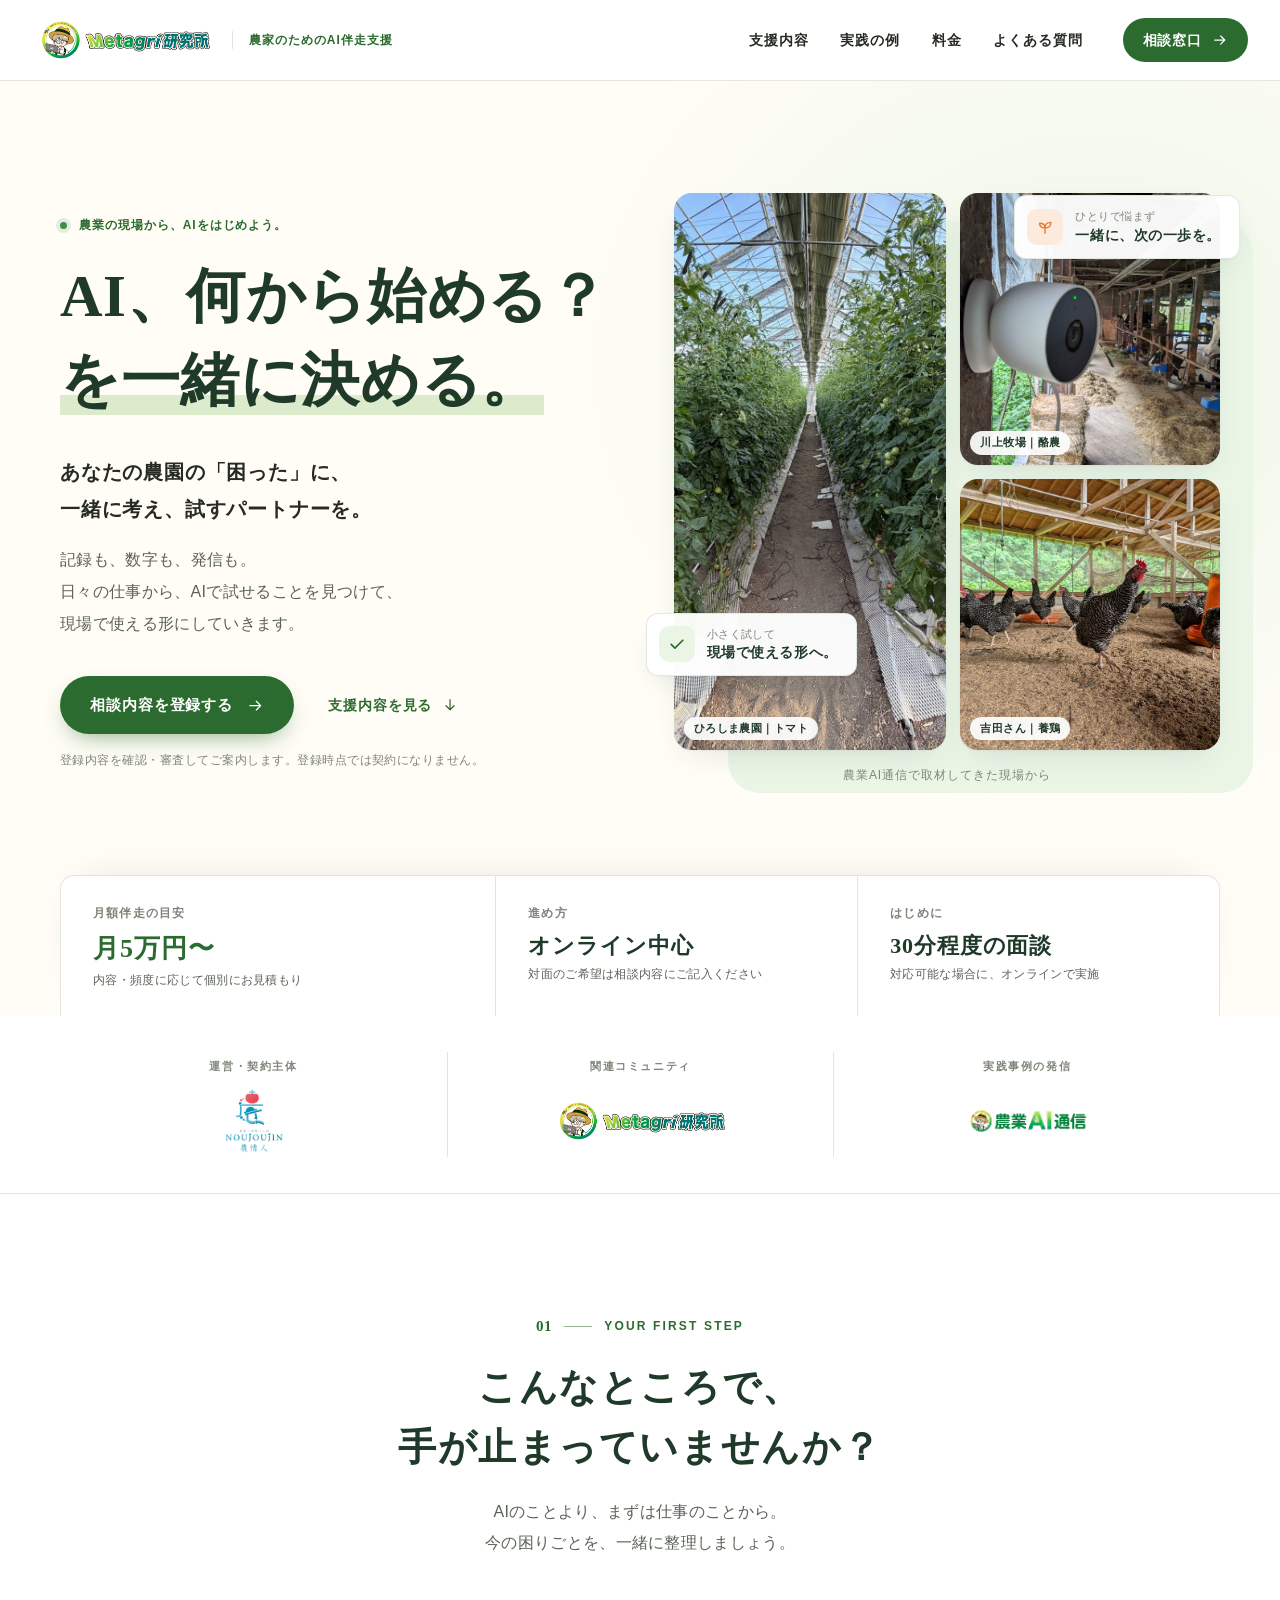
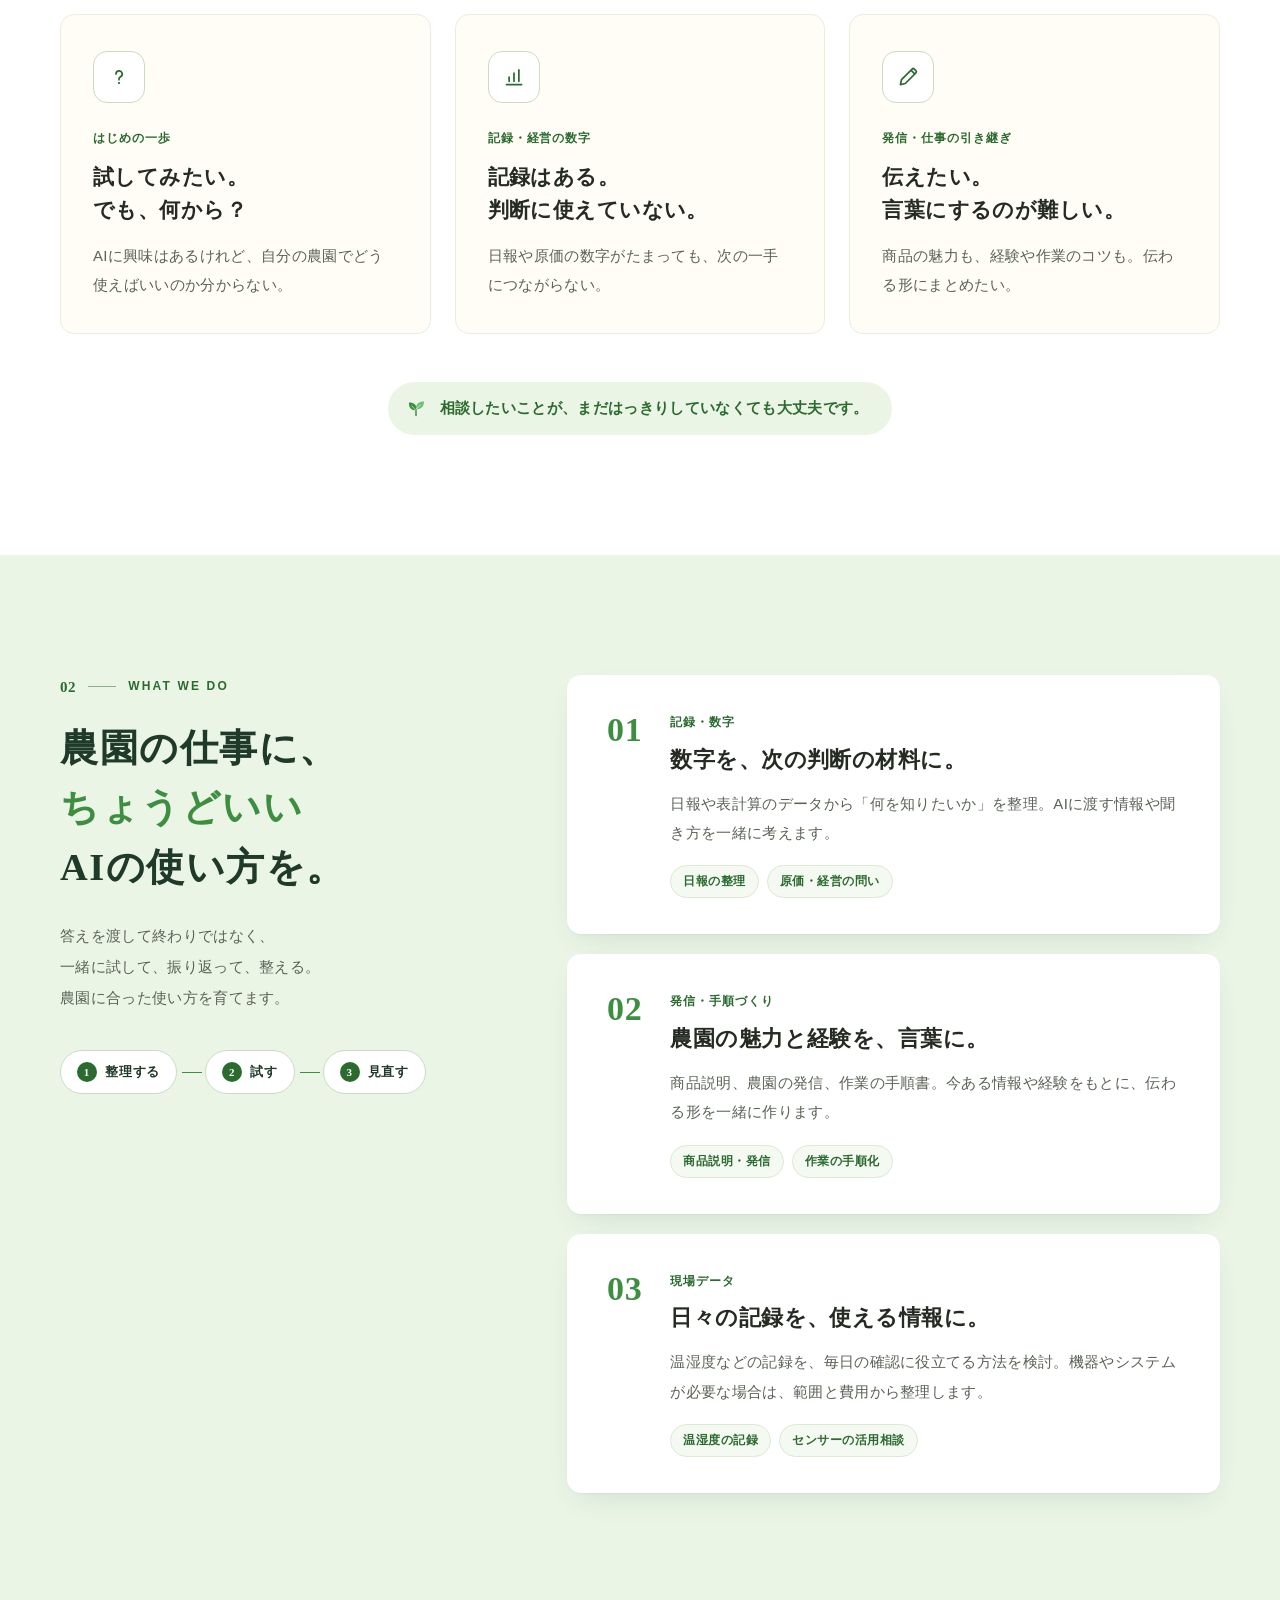
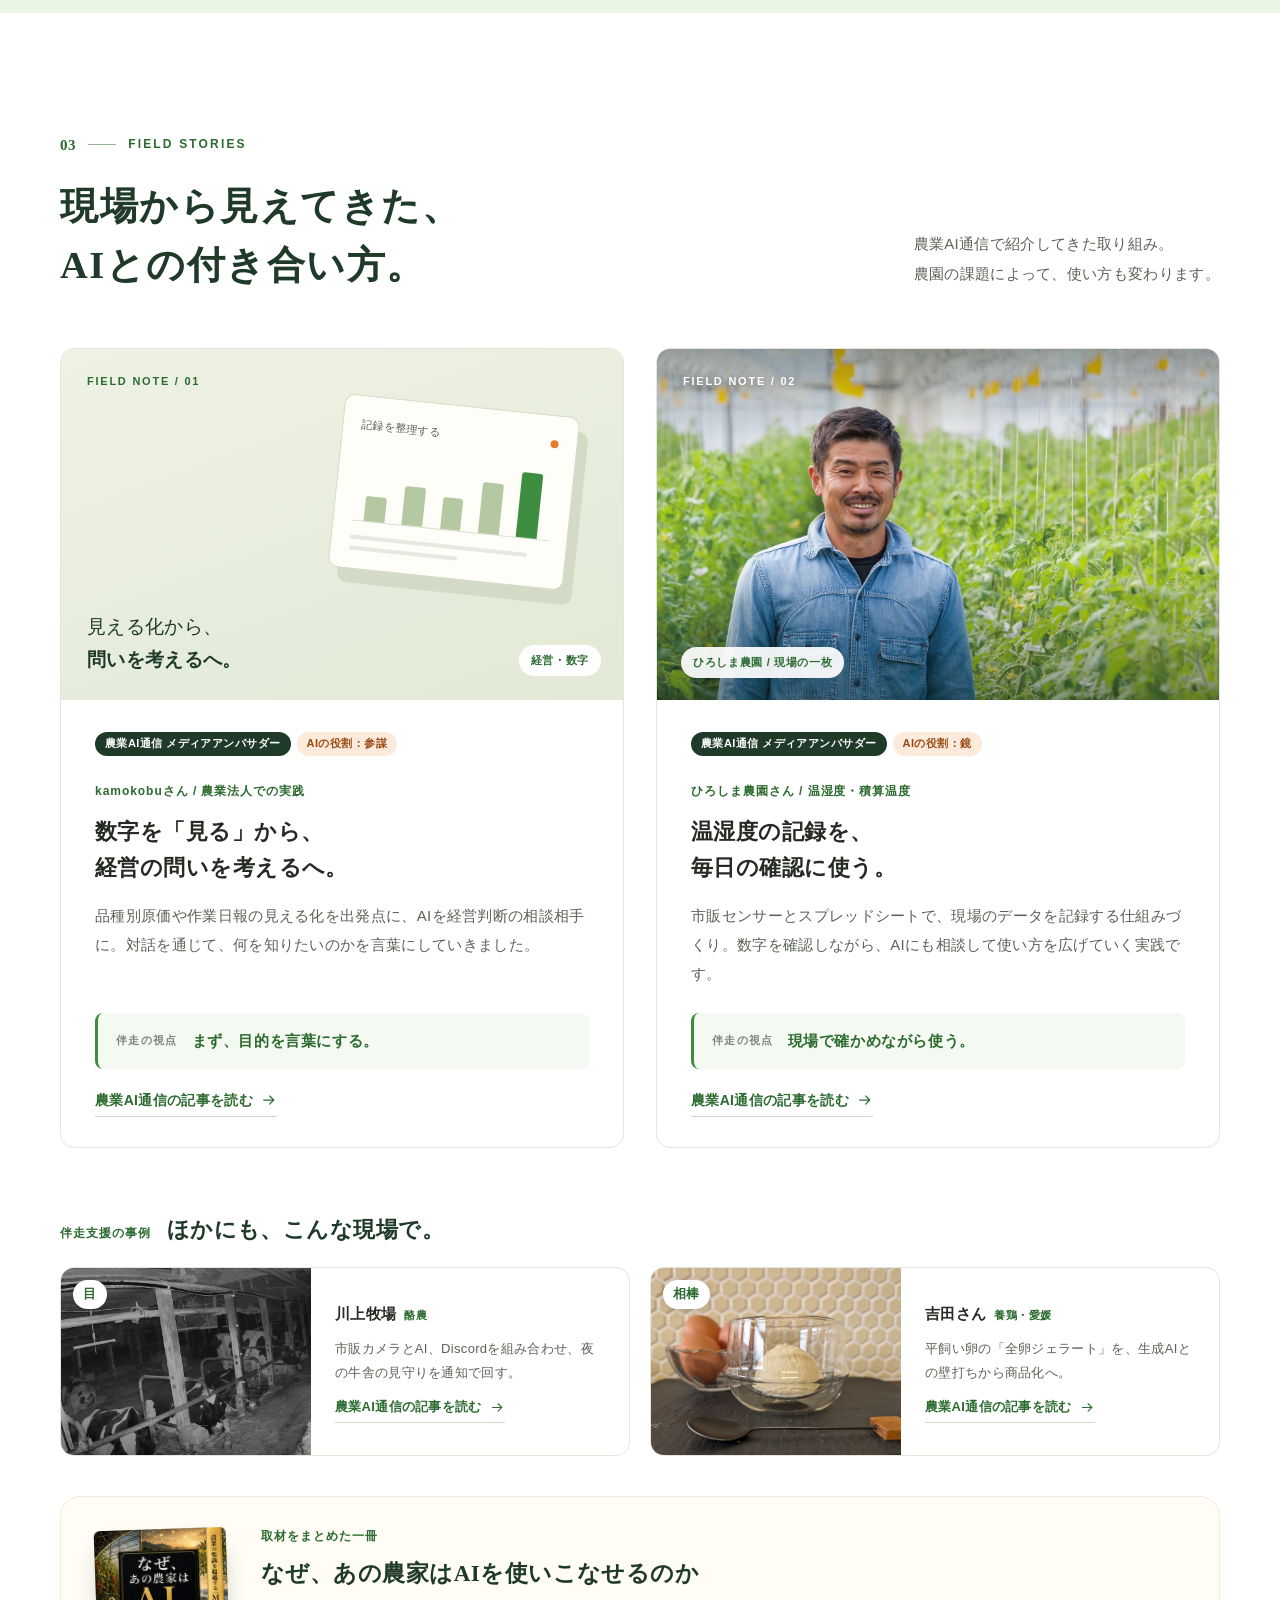
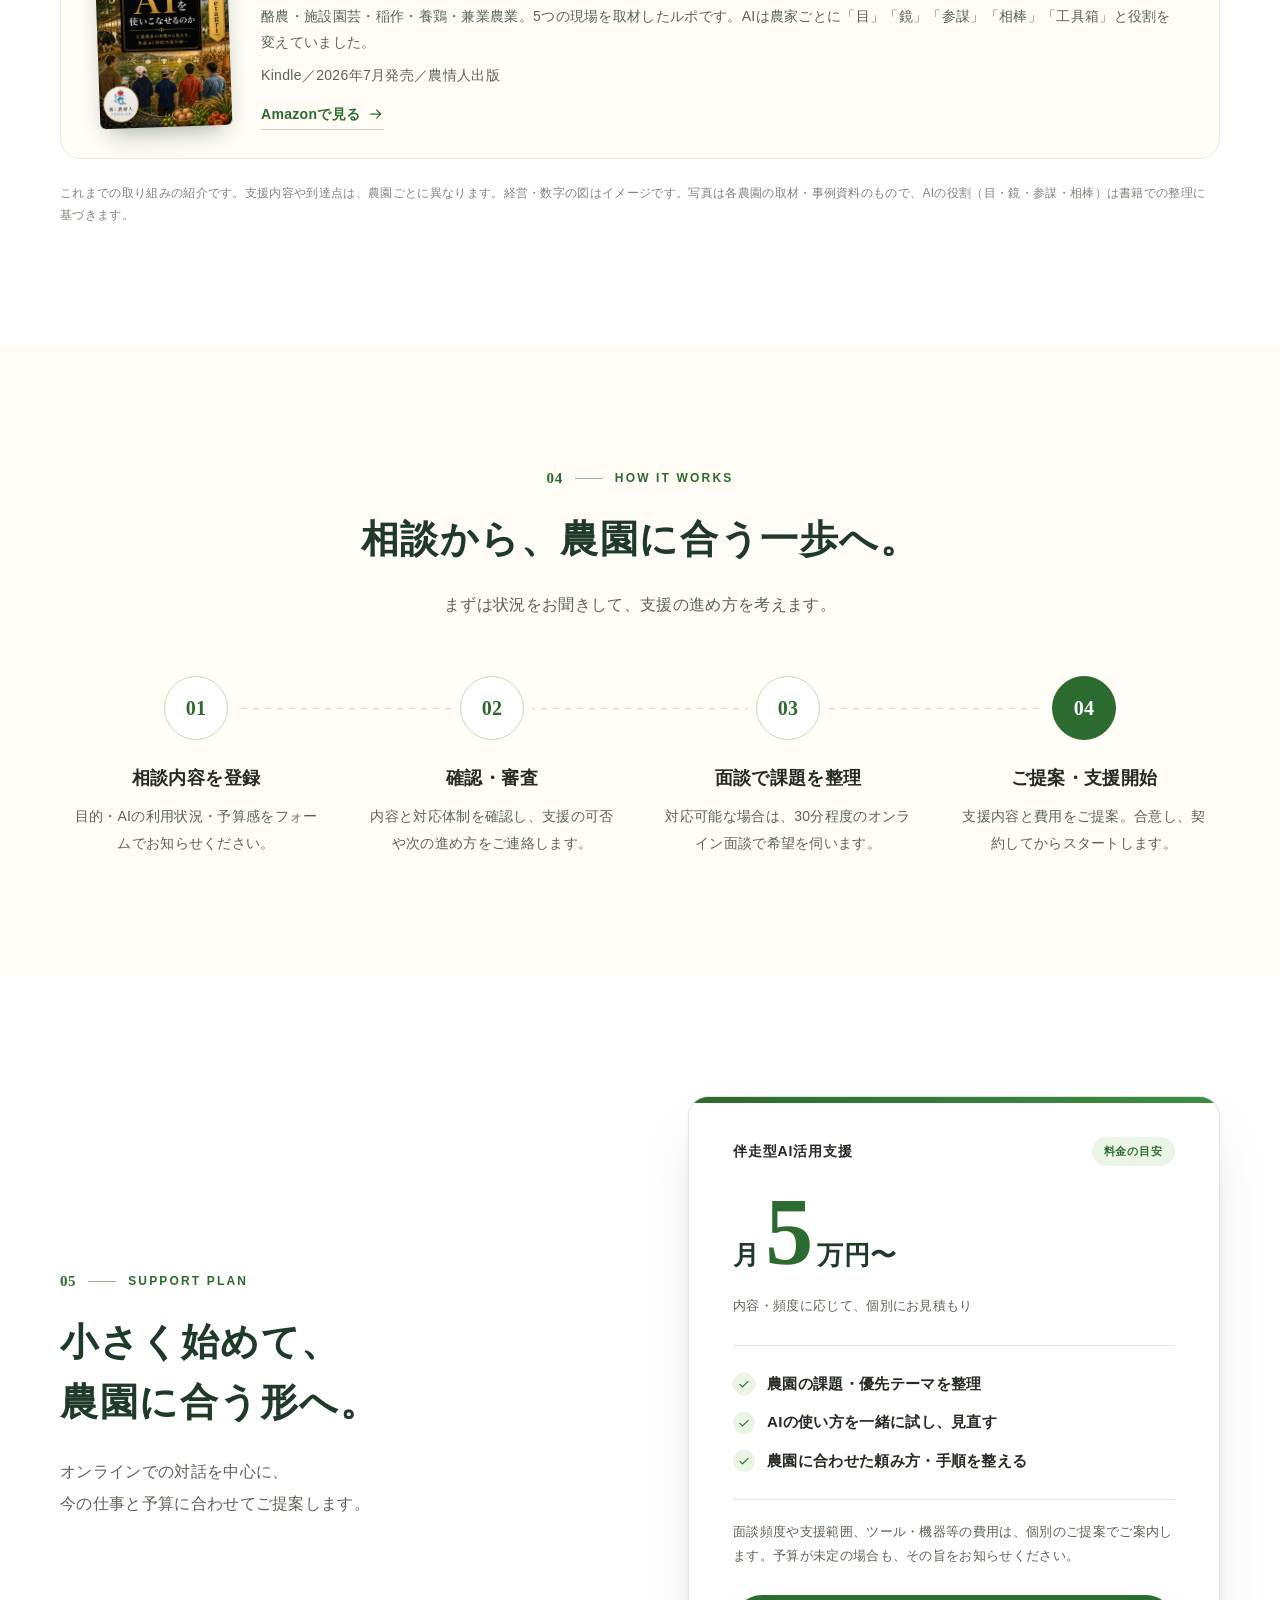
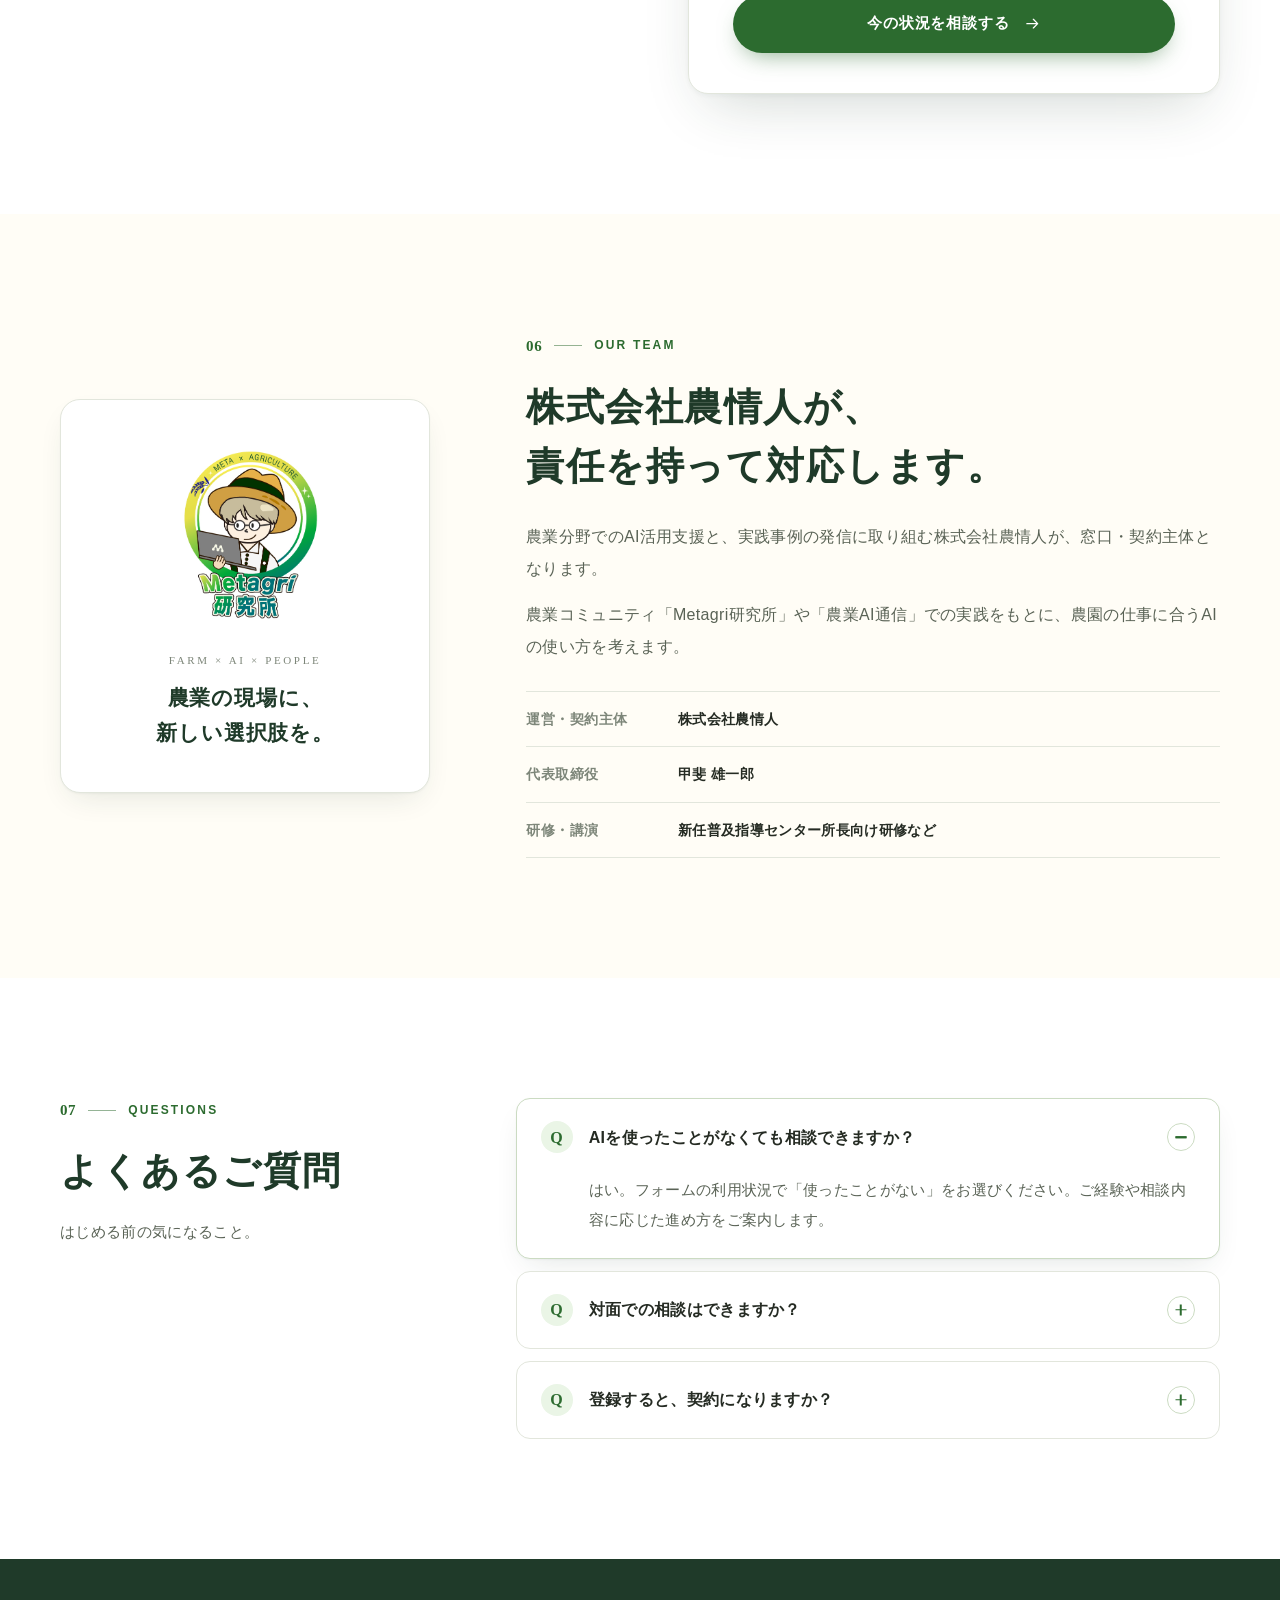
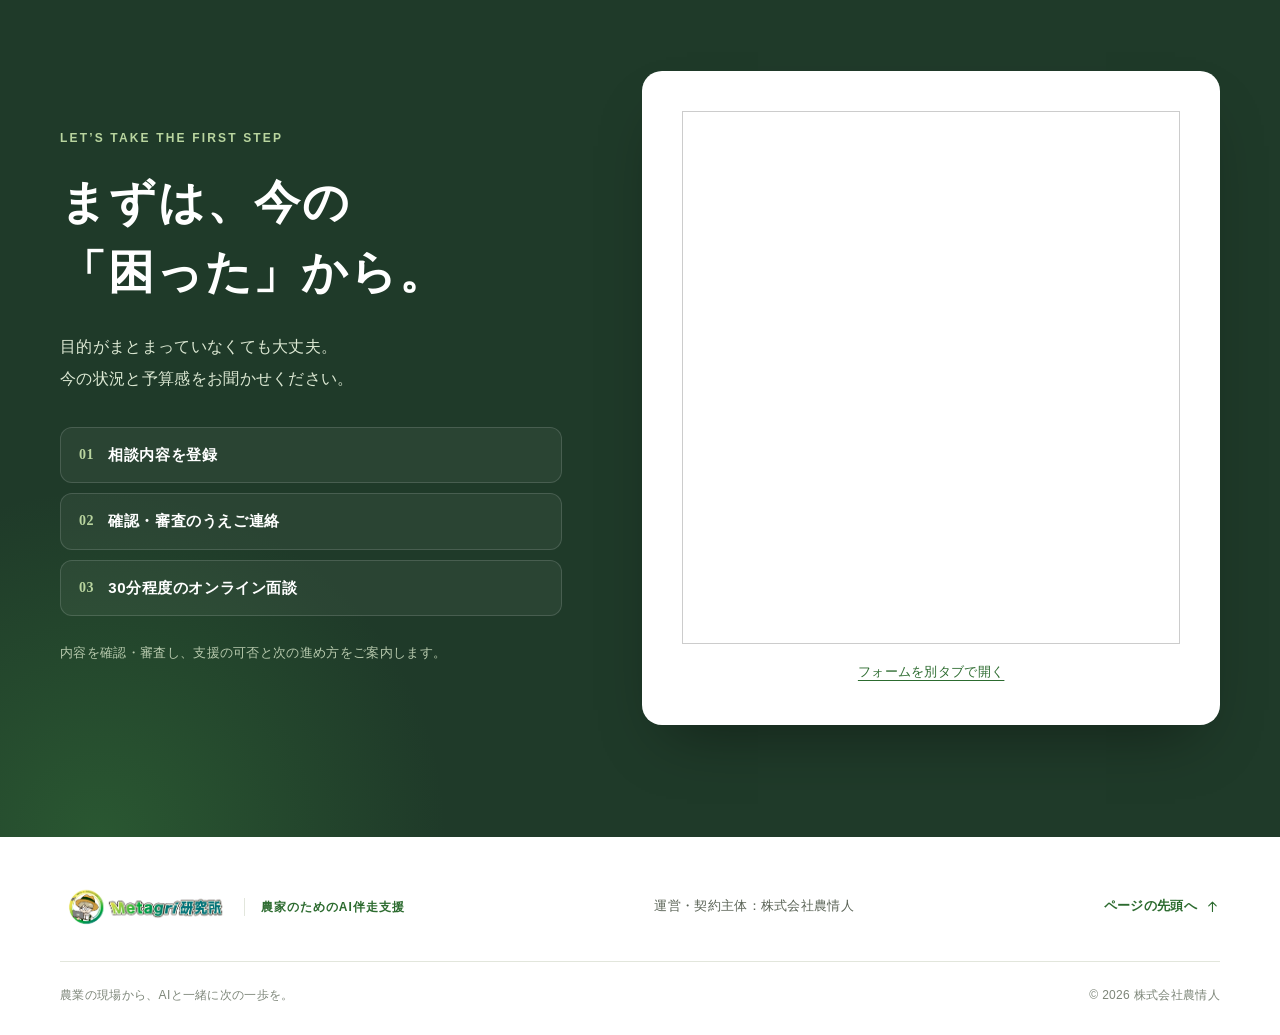
==== index.html @ 973a3db5 "first commit" ====
<!doctype html>
<html lang="ja">
<head>
  <meta charset="utf-8">
  <meta name="viewport" content="width=device-width, initial-scale=1">
  <meta name="description" content="農家の記録・数字・発信・手順づくりを、AIで一緒に試す伴走支援。月5万円〜を目安に、農園の課題に合わせて支援方法をご提案します。">
  <meta name="theme-color" content="#1F3A29">
  <title>農家のためのAI伴走支援｜株式会社農情人・Metagri研究所</title>
  <link rel="icon" type="image/jpeg" href="assets/metagri-official.jpg">
  <link rel="stylesheet" href="style.css">
</head>
<body>
<!-- アイコン（同じ線幅・同じ角で統一。外部読み込みなし） -->
<svg class="icon-sprite" aria-hidden="true" focusable="false">
  <symbol id="i-arrow" viewBox="0 0 24 24"><path d="M4 12h15m-6-6 6 6-6 6" fill="none" stroke="currentColor" stroke-width="1.8" stroke-linecap="round" stroke-linejoin="round"/></symbol>
  <symbol id="i-down" viewBox="0 0 24 24"><path d="M12 4v15m-6-6 6 6 6-6" fill="none" stroke="currentColor" stroke-width="1.8" stroke-linecap="round" stroke-linejoin="round"/></symbol>
  <symbol id="i-up" viewBox="0 0 24 24"><path d="M12 20V5m-6 6 6-6 6 6" fill="none" stroke="currentColor" stroke-width="1.8" stroke-linecap="round" stroke-linejoin="round"/></symbol>
  <symbol id="i-check" viewBox="0 0 24 24"><path d="m5 12.5 4.5 4.5L19 7.5" fill="none" stroke="currentColor" stroke-width="2" stroke-linecap="round" stroke-linejoin="round"/></symbol>
  <symbol id="i-question" viewBox="0 0 24 24"><path d="M9.2 9.2a2.9 2.9 0 1 1 4.2 2.6c-.9.5-1.4 1.1-1.4 2.1v.6" fill="none" stroke="currentColor" stroke-width="1.6" stroke-linecap="round"/><circle cx="12" cy="17.6" r="1" fill="currentColor"/></symbol>
  <symbol id="i-chart" viewBox="0 0 24 24"><path d="M5 19h14M7.5 16v-4m4.5 4V8.5m4.5 7.5V5.5" fill="none" stroke="currentColor" stroke-width="1.6" stroke-linecap="round"/></symbol>
  <symbol id="i-pen" viewBox="0 0 24 24"><path d="m14.5 5.5 4 4M5 19l1-4.5L15.8 4.7a1.5 1.5 0 0 1 2.1 0l1.4 1.4a1.5 1.5 0 0 1 0 2.1L9.5 18 5 19Z" fill="none" stroke="currentColor" stroke-width="1.6" stroke-linejoin="round"/></symbol>
  <symbol id="i-sprout" viewBox="0 0 24 24"><path d="M12 20v-7m0 0c0-4 2.6-6.5 7-6.5 0 4.2-2.8 6.5-7 6.5Zm0 0C12 9.6 9.8 7.5 5.5 7.5c0 3.6 2.4 5.5 6.5 5.5Z" fill="none" stroke="currentColor" stroke-width="1.6" stroke-linejoin="round"/></symbol>
</svg>

<a class="skip" href="#main">本文へ移動</a>
<header class="site-header">
  <div class="header-inner">
    <a class="brand official-brand" href="#top" aria-label="AI伴走支援 トップへ"><img src="assets/metagri-logo-horizontal.jpg" width="1437" height="382" alt="Metagri研究所"><span class="brand-sub">農家のための<br class="sp-only">AI伴走支援</span></a>
    <nav aria-label="メインナビゲーション"><a href="#support">支援内容</a><a href="#stories">実践の例</a><a href="#price">料金</a><a href="#faq">よくある質問</a></nav>
    <a class="header-cta" href="#consultation">相談窓口<svg class="icon" aria-hidden="true"><use href="#i-arrow"/></svg></a>
  </div>
</header>

<main id="main">
  <section class="hero" id="top" aria-labelledby="hero-title">
    <div class="container hero-grid">
      <div class="hero-copy">
        <p class="eyebrow eyebrow-plain"><span class="seed-dot"></span>農業の現場から、AIをはじめよう。</p>
        <h1 id="hero-title"><span class="nw">AI、何から始める？</span><br><span class="nw mark">を一緒に決める。</span></h1>
        <p class="hero-lead"><span class="nw">あなたの農園の「困った」に、</span><span class="nw">一緒に考え、試すパートナーを。</span></p>
        <p class="hero-description">記録も、数字も、発信も。<br>日々の仕事から、AIで試せることを見つけて、<br class="desktop-break">現場で使える形にしていきます。</p>
        <div class="hero-actions">
          <a class="button" href="#consultation">相談内容を登録する<svg class="icon" aria-hidden="true"><use href="#i-arrow"/></svg></a>
          <a class="button-ghost" href="#support">支援内容を見る<svg class="icon" aria-hidden="true"><use href="#i-down"/></svg></a>
        </div>
        <p class="hero-note">登録内容を確認・審査してご案内します。登録時点では契約になりません。</p>
      </div>
      <div class="hero-art">
        <div class="hero-photos">
          <figure class="hp hp-main"><img src="assets/field/hero-hiroshima-tomato.jpg" width="900" height="1200" alt="ひろしま農園のトマトハウスの通路"><figcaption>ひろしま農園｜トマト</figcaption></figure>
          <figure class="hp"><img src="assets/field/hero-kawakami-barn.jpg" width="900" height="675" alt="川上牧場の牛舎に取り付けた見守り用カメラ"><figcaption>川上牧場｜酪農</figcaption></figure>
          <figure class="hp"><img src="assets/field/hero-yoshida-hens.jpg" width="900" height="675" alt="吉田さんの平飼い鶏舎の鶏"><figcaption>吉田さん｜養鶏</figcaption></figure>
        </div>
        <p class="art-caption">農業AI通信で取材してきた現場から</p>
        <div class="floating-note note-one"><span class="note-icon" aria-hidden="true"><svg class="icon"><use href="#i-check"/></svg></span><div><small>小さく試して</small><strong>現場で使える形へ。</strong></div></div>
        <div class="floating-note note-two"><span class="note-icon note-icon-warm" aria-hidden="true"><svg class="icon"><use href="#i-sprout"/></svg></span><div><small>ひとりで悩まず</small><strong>一緒に、次の一歩を。</strong></div></div>
      </div>
    </div>
    <div class="container">
      <dl class="hero-facts">
        <div class="fact fact-price"><dt>月額伴走の目安</dt><dd><strong>月5万円〜</strong><small>内容・頻度に応じて個別にお見積もり</small></dd></div>
        <div class="fact"><dt>進め方</dt><dd><strong>オンライン中心</strong><small>対面のご希望は相談内容にご記入ください</small></dd></div>
        <div class="fact"><dt>はじめに</dt><dd><strong>30分程度の面談</strong><small>対応可能な場合に、オンラインで実施</small></dd></div>
      </dl>
    </div>
  </section>

  <section class="brand-family" aria-label="運営会社と関連する活動">
    <div class="container brand-family-grid">
      <div class="brand-family-item"><span>運営・契約主体</span><img class="company-logo" src="assets/noujoujin-official.png" width="586" height="590" alt="農情人"></div>
      <div class="brand-family-item"><span>関連コミュニティ</span><img class="community-logo" src="assets/metagri-logo-horizontal.jpg" width="1437" height="382" alt="Metagri研究所"></div>
      <div class="brand-family-item"><span>実践事例の発信</span><img class="media-logo" src="assets/agri-ai-logo.png" width="1235" height="365" alt="農業AI通信"></div>
    </div>
  </section>

  <section class="section intro" aria-labelledby="intro-title">
    <div class="container">
      <div class="section-heading center">
        <p class="eyebrow"><span class="eyebrow-no">01</span>YOUR FIRST STEP</p>
        <h2 id="intro-title"><span class="nw">こんなところで、</span><br><span class="nw">手が止まっていませんか？</span></h2>
        <p>AIのことより、まずは仕事のことから。<br>今の困りごとを、一緒に整理しましょう。</p>
      </div>
      <div class="concern-grid">
        <article class="concern"><div class="line-icon" aria-hidden="true"><svg class="icon"><use href="#i-question"/></svg></div><span class="mini-label">はじめの一歩</span><h3>試してみたい。<br>でも、何から？</h3><p>AIに興味はあるけれど、自分の農園でどう使えばいいのか分からない。</p></article>
        <article class="concern"><div class="line-icon" aria-hidden="true"><svg class="icon"><use href="#i-chart"/></svg></div><span class="mini-label">記録・経営の数字</span><h3>記録はある。<br>判断に使えていない。</h3><p>日報や原価の数字がたまっても、次の一手につながらない。</p></article>
        <article class="concern"><div class="line-icon" aria-hidden="true"><svg class="icon"><use href="#i-pen"/></svg></div><span class="mini-label">発信・仕事の引き継ぎ</span><h3>伝えたい。<br>言葉にするのが難しい。</h3><p>商品の魅力も、経験や作業のコツも。伝わる形にまとめたい。</p></article>
      </div>
      <p class="intro-footer"><img src="assets/sprout.svg" width="28" height="28" alt=""><span><span class="nw">相談したいことが、</span><span class="nw">まだはっきりしていなくても</span><span class="nw">大丈夫です。</span></span></p>
    </div>
  </section>

  <section class="section support-section" id="support" aria-labelledby="support-title">
    <div class="container support-layout">
      <div class="support-heading">
        <p class="eyebrow"><span class="eyebrow-no">02</span>WHAT WE DO</p>
        <h2 id="support-title"><span class="nw">農園の仕事に、</span><br><span class="nw"><em>ちょうどいい</em></span><span class="nw">AIの使い方を。</span></h2>
        <p>答えを渡して終わりではなく、<br>一緒に試して、振り返って、整える。<br>農園に合った使い方を育てます。</p>
        <ol class="support-cycle" aria-label="支援の進め方"><li>整理する</li><li>試す</li><li>見直す</li></ol>
      </div>
      <div class="support-list">
        <article class="support-item"><span class="service-number">01</span><div><p class="mini-label">記録・数字</p><h3>数字を、次の判断の材料に。</h3><p>日報や表計算のデータから「何を知りたいか」を整理。AIに渡す情報や聞き方を一緒に考えます。</p><div class="tags"><span>日報の整理</span><span>原価・経営の問い</span></div></div></article>
        <article class="support-item"><span class="service-number">02</span><div><p class="mini-label">発信・手順づくり</p><h3>農園の魅力と経験を、言葉に。</h3><p>商品説明、農園の発信、作業の手順書。今ある情報や経験をもとに、伝わる形を一緒に作ります。</p><div class="tags"><span>商品説明・発信</span><span>作業の手順化</span></div></div></article>
        <article class="support-item"><span class="service-number">03</span><div><p class="mini-label">現場データ</p><h3>日々の記録を、使える情報に。</h3><p>温湿度などの記録を、毎日の確認に役立てる方法を検討。機器やシステムが必要な場合は、範囲と費用から整理します。</p><div class="tags"><span>温湿度の記録</span><span>センサーの活用相談</span></div></div></article>
      </div>
    </div>
  </section>

  <section class="section stories-section" id="stories" aria-labelledby="stories-title">
    <div class="container">
      <div class="heading-row">
        <div><p class="eyebrow"><span class="eyebrow-no">03</span>FIELD STORIES</p><h2 id="stories-title"><span class="nw">現場から見えてきた、</span><br><span class="nw">AIとの付き合い方。</span></h2></div>
        <p>農業AI通信で紹介してきた取り組み。<br>農園の課題によって、使い方も変わります。</p>
      </div>
      <div class="story-grid">
        <article class="story-card">
          <div class="story-visual visual-business" aria-hidden="true"><span class="visual-index">FIELD NOTE / 01</span><div class="business-sheet"><div class="sheet-top"><span>記録を整理する</span><i></i></div><div class="sheet-chart"><b></b><b></b><b></b><b></b><b></b></div><div class="sheet-lines"><i></i><i></i></div></div><div class="visual-caption">見える化から、<br><strong>問いを考えるへ。</strong></div><span class="visual-label">経営・数字</span></div>
          <div class="story-body"><p class="story-badges"><span class="badge-amb">農業AI通信 メディアアンバサダー</span><span class="badge-role">AIの役割：参謀</span></p><p class="mini-label">kamokobuさん / 農業法人での実践</p><h3>数字を「見る」から、<br>経営の問いを考えるへ。</h3><p>品種別原価や作業日報の見える化を出発点に、AIを経営判断の相談相手に。対話を通じて、何を知りたいのかを言葉にしていきました。</p><p class="story-takeaway"><span>伴走の視点</span><b>まず、目的を言葉にする。</b></p><a class="text-arrow story-link" href="https://metagri-labo.com/ai-guide/ambassador-kamokobu-vol1/" target="_blank" rel="noopener noreferrer" aria-label="kamokobuさんの記事「挫折と転換 ― 農家がAIと経営コックピットを作るまで」を読む（農業AI通信・新しいタブで開きます）">農業AI通信の記事を読む<svg class="icon" aria-hidden="true"><use href="#i-arrow"/></svg></a></div>
        </article>
        <article class="story-card">
          <div class="story-visual visual-photo"><img src="assets/hiroshima-farm-portrait.jpg" width="1618" height="1012" alt="ひろしま農園の事例資料にある、トマトのハウス内で撮影された写真"><span class="visual-index visual-index-light">FIELD NOTE / 02</span><span class="photo-label">ひろしま農園 / 現場の一枚</span></div>
          <div class="story-body"><p class="story-badges"><span class="badge-amb">農業AI通信 メディアアンバサダー</span><span class="badge-role">AIの役割：鏡</span></p><p class="mini-label">ひろしま農園さん / 温湿度・積算温度</p><h3>温湿度の記録を、<br>毎日の確認に使う。</h3><p>市販センサーとスプレッドシートで、現場のデータを記録する仕組みづくり。数字を確認しながら、AIにも相談して使い方を広げていく実践です。</p><p class="story-takeaway"><span>伴走の視点</span><b>現場で確かめながら使う。</b></p><a class="text-arrow story-link" href="https://metagri-labo.com/ai-guide/hiroshima-tomato-vol4/" target="_blank" rel="noopener noreferrer" aria-label="ひろしま農園さんの記事「スプレッドシートに刻まれた最初のデータ」を読む（農業AI通信・新しいタブで開きます）">農業AI通信の記事を読む<svg class="icon" aria-hidden="true"><use href="#i-arrow"/></svg></a></div>
        </article>
      </div>
      <div class="cases">
        <div class="cases-head"><p class="mini-label">伴走支援の事例</p><h3>ほかにも、こんな現場で。</h3></div>
        <div class="case-grid case-grid-2">
          <article class="case-card"><div class="case-photo"><img src="assets/field/case-kawakami-night.jpg" width="800" height="600" alt="川上牧場の見守りカメラが夜間に映した牛舎" loading="lazy"><span class="case-role">目</span></div><div class="case-body"><p class="case-name">川上牧場<span>酪農</span></p><p>市販カメラとAI、Discordを組み合わせ、夜の牛舎の見守りを通知で回す。</p><a class="text-arrow story-link" href="https://metagri-labo.com/ai-guide/kawakami-farm-monitoring-vol1/" target="_blank" rel="noopener noreferrer" aria-label="川上牧場の記事「市販カメラ×AIで小さく試す。牛舎AI見守りシステム実装」を読む（農業AI通信・新しいタブで開きます）">農業AI通信の記事を読む<svg class="icon" aria-hidden="true"><use href="#i-arrow"/></svg></a></div></article>
          <article class="case-card"><div class="case-photo"><img src="assets/field/case-yoshida-gelato.jpg" width="800" height="600" alt="卵と全卵ジェラート" loading="lazy"><span class="case-role">相棒</span></div><div class="case-body"><p class="case-name">吉田さん<span>養鶏・愛媛</span></p><p>平飼い卵の「全卵ジェラート」を、生成AIとの壁打ちから商品化へ。</p><a class="text-arrow story-link" href="https://metagri-labo.com/ai-guide/hirosuke-ai-interview-vol1/" target="_blank" rel="noopener noreferrer" aria-label="吉田さんの記事「なぜ全卵ジェラートは存在しないのか？」を読む（農業AI通信・新しいタブで開きます）">農業AI通信の記事を読む<svg class="icon" aria-hidden="true"><use href="#i-arrow"/></svg></a></div></article>
        </div>
      </div>
      <aside class="book-card" aria-label="取材をまとめた書籍">
        <img src="assets/field/book-cover.jpg" width="480" height="720" alt="書籍『なぜ、あの農家はAIを使いこなせるのか』の表紙" loading="lazy">
        <div class="book-body">
          <p class="mini-label">取材をまとめた一冊</p>
          <h3>なぜ、あの農家はAIを<br class="sp-only">使いこなせるのか</h3>
          <p>酪農・施設園芸・稲作・養鶏・兼業農業。5つの現場を取材したルポです。AIは農家ごとに「目」「鏡」「参謀」「相棒」「工具箱」と役割を変えていました。</p>
          <p class="book-meta">Kindle／2026年7月発売／農情人出版</p>
          <a class="text-arrow" href="https://amzn.to/4yhJTSN" target="_blank" rel="noopener noreferrer">Amazonで見る<svg class="icon" aria-hidden="true"><use href="#i-arrow"/></svg></a>
        </div>
      </aside>
      <p class="section-footnote">これまでの取り組みの紹介です。支援内容や到達点は、農園ごとに異なります。経営・数字の図はイメージです。写真は各農園の取材・事例資料のもので、AIの役割（目・鏡・参謀・相棒）は書籍での整理に基づきます。</p>
    </div>
  </section>

  <section class="section process-section" id="process" aria-labelledby="process-title">
    <div class="container">
      <div class="section-heading center">
        <p class="eyebrow"><span class="eyebrow-no">04</span>HOW IT WORKS</p>
        <h2 id="process-title"><span class="nw">相談から、</span><span class="nw">農園に合う一歩へ。</span></h2>
        <p>まずは状況をお聞きして、支援の進め方を考えます。</p>
      </div>
      <ol class="steps">
        <li><span class="step-no">01</span><h3>相談内容を登録</h3><p>目的・AIの利用状況・予算感をフォームでお知らせください。</p></li>
        <li><span class="step-no">02</span><h3>確認・審査</h3><p>内容と対応体制を確認し、支援の可否や次の進め方をご連絡します。</p></li>
        <li><span class="step-no">03</span><h3>面談で課題を整理</h3><p>対応可能な場合は、30分程度のオンライン面談で希望を伺います。</p></li>
        <li><span class="step-no">04</span><h3>ご提案・支援開始</h3><p>支援内容と費用をご提案。合意し、契約してからスタートします。</p></li>
      </ol>
    </div>
  </section>

  <section class="section price-section" id="price" aria-labelledby="price-title">
    <div class="container price-layout">
      <div class="price-heading">
        <p class="eyebrow"><span class="eyebrow-no">05</span>SUPPORT PLAN</p>
        <h2 id="price-title"><span class="nw">小さく始めて、</span><br><span class="nw">農園に合う形へ。</span></h2>
        <p class="price-description">オンラインでの対話を中心に、<br>今の仕事と予算に合わせてご提案します。</p>
      </div>
      <div class="price-card">
        <div class="price-card-top"><span>伴走型AI活用支援</span><span class="price-badge">料金の目安</span></div>
        <p class="price-value"><span>月</span><strong>5</strong><span>万円〜</span></p>
        <p class="price-caption">内容・頻度に応じて、個別にお見積もり</p>
        <ul class="price-details">
          <li><svg class="icon" aria-hidden="true"><use href="#i-check"/></svg>農園の課題・優先テーマを整理</li>
          <li><svg class="icon" aria-hidden="true"><use href="#i-check"/></svg>AIの使い方を一緒に試し、見直す</li>
          <li><svg class="icon" aria-hidden="true"><use href="#i-check"/></svg>農園に合わせた頼み方・手順を整える</li>
        </ul>
        <p class="price-small">面談頻度や支援範囲、ツール・機器等の費用は、個別のご提案でご案内します。予算が未定の場合も、その旨をお知らせください。</p>
        <a class="button button-block" href="#consultation">今の状況を相談する<svg class="icon" aria-hidden="true"><use href="#i-arrow"/></svg></a>
      </div>
    </div>
  </section>

  <section class="section about-section" aria-labelledby="about-title">
    <div class="container about-layout">
      <div class="about-mark official-about"><img src="assets/metagri-official.jpg" width="525" height="536" alt="Metagri研究所 公式ロゴ"><span>FARM × AI × PEOPLE</span><p>農業の現場に、<br>新しい選択肢を。</p></div>
      <div class="about-copy">
        <p class="eyebrow"><span class="eyebrow-no">06</span>OUR TEAM</p>
        <h2 id="about-title"><span class="nw">株式会社農情人が、</span><br><span class="nw">責任を持って対応します。</span></h2>
        <p>農業分野でのAI活用支援と、実践事例の発信に取り組む株式会社農情人が、窓口・契約主体となります。</p>
        <p>農業コミュニティ「Metagri研究所」や「農業AI通信」での実践をもとに、農園の仕事に合うAIの使い方を考えます。</p>
        <dl class="company-details"><div><dt>運営・契約主体</dt><dd>株式会社農情人</dd></div><div><dt>代表取締役</dt><dd>甲斐 雄一郎</dd></div><div><dt>研修・講演</dt><dd>新任普及指導センター所長向け研修など</dd></div></dl>
      </div>
    </div>
  </section>

  <section class="section faq-section" id="faq" aria-labelledby="faq-title">
    <div class="container faq-layout">
      <div class="faq-heading"><p class="eyebrow"><span class="eyebrow-no">07</span>QUESTIONS</p><h2 id="faq-title">よくあるご質問</h2><p>はじめる前の気になること。</p></div>
      <div class="faq-list">
        <details open><summary><span class="q">Q</span><span class="q-text">AIを使ったことがなくても相談できますか？</span><span class="toggle" aria-hidden="true"></span></summary><p>はい。フォームの利用状況で「使ったことがない」をお選びください。ご経験や相談内容に応じた進め方をご案内します。</p></details>
        <details><summary><span class="q">Q</span><span class="q-text">対面での相談はできますか？</span><span class="toggle" aria-hidden="true"></span></summary><p>オンラインを中心とした支援を想定しています。対面をご希望の場合は相談内容にご記入ください。地域や内容を確認してご案内します。</p></details>
        <details><summary><span class="q">Q</span><span class="q-text">登録すると、契約になりますか？</span><span class="toggle" aria-hidden="true"></span></summary><p>登録時点では契約になりません。内容を確認・審査し、支援内容と費用に合意してから契約します。</p></details>
      </div>
    </div>
  </section>

  <section class="consultation-section" id="consultation" aria-labelledby="consultation-title">
    <div class="container consultation-layout">
      <div class="consultation-copy">
        <p class="eyebrow">LET’S TAKE THE FIRST STEP</p>
        <h2 id="consultation-title"><span class="nw">まずは、今の</span><br><span class="nw">「困った」から。</span></h2>
        <p>目的がまとまっていなくても大丈夫。<br>今の状況と予算感をお聞かせください。</p>
        <ol class="next-list" aria-label="登録後の流れ">
          <li><b>01</b>相談内容を登録</li>
          <li><b>02</b>確認・審査のうえご連絡</li>
          <li><b>03</b>30分程度のオンライン面談</li>
        </ol>
        <p class="consultation-note">内容を確認・審査し、支援の可否と次の進め方をご案内します。</p>
      </div>
      <!-- AIRTABLE SLOT: config.js の2つのURLを設定すると、ダミーからiframeへ切り替わります。 -->
      <div class="form-shell" id="airtable-slot"><div class="dummy-form" id="dummy-form"><div class="form-heading"><span class="mini-label">相談登録フォーム</span><span class="dummy-badge">準備中</span></div><h3>農園のこと、お聞かせください。</h3><p class="dummy-explanation">フォームは現在準備中です。<br>この表示から個人情報の入力・送信はできません。</p><div class="dummy-fields" aria-hidden="true"><div class="dummy-row"><div><span>お名前</span><div class="dummy-input">例：農業 太郎</div></div><div><span>農園・法人名</span><div class="dummy-input">例：〇〇農園</div></div></div><div><span>メールアドレス</span><div class="dummy-input">連絡先のメールアドレス</div></div><div><span>相談したいこと</span><div class="dummy-options"><span>記録・日報</span><span>数字・原価</span><span>販売・発信</span><span>まだ決まっていない</span></div></div><div><span>AIの利用状況・予算感</span><div class="dummy-input">今の状況に合う選択肢を選びます <b>⌄</b></div></div></div><button class="button dummy-button" type="button" disabled>フォーム公開までお待ちください</button><p class="form-note">登録時点では契約になりません。</p></div></div>
    </div>
  </section>
</main>

<footer class="site-footer">
  <div class="container footer-main">
    <a class="brand official-brand" href="#top"><img src="assets/metagri-logo-horizontal.jpg" width="1437" height="382" alt="Metagri研究所"><span class="brand-sub">農家のためのAI伴走支援</span></a>
    <p>運営・契約主体：株式会社農情人</p>
    <a href="#top" class="back-top">ページの先頭へ<svg class="icon" aria-hidden="true"><use href="#i-up"/></svg></a>
  </div>
  <div class="container footer-bottom"><span>農業の現場から、AIと一緒に次の一歩を。</span><small>© 2026 株式会社農情人</small></div>
</footer>

<!-- スマートフォンの追従ボタン（JavaScriptが無効なら表示しません） -->
<div class="mobile-cta" id="mobile-cta" aria-hidden="true"><a class="button" href="#consultation" tabindex="-1">相談内容を登録する<svg class="icon" aria-hidden="true"><use href="#i-arrow"/></svg></a></div>

<script src="config.js"></script><script src="script.js"></script>
</body>
</html>
---- style.css ----
/* =========================================================
   農家のためのAI伴走支援 LP（2026-10-04 ブラッシュアップ版）
   - 農業AI通信の共通色を維持し、背景色を4色に整理
   - 見出しは明朝、本文はゴシックに統一
   - 外部フォント・CDNは使わず、このフォルダで完結
   ========================================================= */

:root{
  /* 色 */
  --forest:#1F3A29;
  --green-dark:#2C6B2F;
  --green:#3E8E41;
  --green-pale:#EAF5E6;
  --green-soft:#F4F9F1;
  --orange:#E87A2E;
  --warm:#FFFDF6;
  --white:#FFFFFF;
  --ink:#252B23;
  --muted:#5A6356;
  --faint:#7D8679;
  --line:#E2E6DC;
  --line-green:#CBDBC2;
  /* 書体 */
  --serif:"Hiragino Mincho ProN","Yu Mincho","YuMincho","Noto Serif JP","Noto Serif CJK JP",serif;
  --sans:"Hiragino Sans","Hiragino Kaku Gothic ProN","Noto Sans JP","Noto Sans CJK JP","Yu Gothic Medium","YuGothic","Meiryo",sans-serif;
  /* 形 */
  --radius:14px;
  --radius-sm:8px;
  --shadow:0 1px 2px rgba(31,58,41,.04),0 12px 32px -12px rgba(31,58,41,.14);
  --shadow-lg:0 2px 4px rgba(31,58,41,.04),0 24px 56px -20px rgba(31,58,41,.22);
  --header-h:80px;
}

/* ---------- 基本 ---------- */
*,*::before,*::after{box-sizing:border-box}
html{scroll-behavior:smooth;scroll-padding-top:calc(var(--header-h) + 16px);-webkit-text-size-adjust:100%}
body{margin:0;background:var(--white);color:var(--ink);font-family:var(--sans);font-size:16px;line-height:1.9;letter-spacing:.02em;-webkit-font-smoothing:antialiased;text-rendering:optimizeLegibility}
a{color:inherit;text-decoration:none}
img{max-width:100%;height:auto}
button{font:inherit}
h1,h2,h3,p,ol,ul,dl,dd{margin:0}
ol,ul{padding:0;list-style:none}
h1,h2,h3{font-feature-settings:"palt";word-break:auto-phrase;text-wrap:balance}
p{overflow-wrap:anywhere}
.hero-description,.hero-note,.section-heading p,.heading-row>p,.support-heading>p,.price-description,.consultation-copy p,.intro-footer,.section-footnote{word-break:auto-phrase}
::selection{background:#D6E9CB}
:focus-visible{outline:3px solid var(--orange);outline-offset:4px;border-radius:4px}
.nw{display:inline-block}
.sp-only{display:none}
.icon-sprite{position:absolute;width:0;height:0;overflow:hidden}
.icon{width:1.15em;height:1.15em;flex-shrink:0;vertical-align:-.2em}
.container{width:min(1160px,calc(100% - 96px));margin-inline:auto}
.section{padding:120px 0}
.skip{position:fixed;left:16px;top:-100px;z-index:100;background:#fff;padding:12px 16px;border-radius:8px;box-shadow:var(--shadow)}
.skip:focus{top:12px}

/* ---------- 見出しと共通パーツ ---------- */
h2{font-family:var(--serif);font-weight:600;font-size:clamp(28px,3vw,40px);line-height:1.55;letter-spacing:.04em;color:var(--forest)}
h3{font-size:21px;font-weight:700;line-height:1.6;letter-spacing:.02em;color:var(--ink)}
.eyebrow{display:flex;align-items:center;gap:12px;font-size:12px;font-weight:700;letter-spacing:.18em;line-height:1.6;color:var(--green-dark);margin-bottom:20px}
.eyebrow-no{font-family:var(--serif);font-size:15px;letter-spacing:.04em;font-weight:600;display:inline-flex;align-items:center;gap:12px}
.eyebrow-no::after{content:"";width:28px;height:1px;background:currentColor;opacity:.5}
.eyebrow-plain{letter-spacing:.08em}
.mini-label{display:block;font-size:12px;font-weight:700;letter-spacing:.08em;color:var(--green-dark)}
.seed-dot{display:inline-block;width:7px;height:7px;border-radius:50%;background:var(--green);box-shadow:0 0 0 4px rgba(62,142,65,.14)}
.section-heading{margin-bottom:56px}
.section-heading.center{text-align:center}
.section-heading.center .eyebrow{justify-content:center}
.section-heading h2{margin-bottom:20px}
.section-heading>p:last-child{font-size:16px;color:var(--muted)}

/* ボタン */
.button{display:inline-flex;align-items:center;justify-content:center;gap:14px;min-height:58px;padding:0 30px;border:0;border-radius:999px;background:var(--green-dark);color:#fff;font-size:15px;font-weight:700;letter-spacing:.06em;box-shadow:0 10px 24px -10px rgba(44,107,47,.6);transition:background .2s,transform .2s,box-shadow .2s;cursor:pointer}
.button .icon{transition:transform .2s}
.button:hover{background:var(--forest);transform:translateY(-1px);box-shadow:0 14px 28px -12px rgba(31,58,41,.6)}
.button:hover .icon{transform:translateX(3px)}
.button-ghost{display:inline-flex;align-items:center;gap:10px;min-height:58px;padding:0 6px;font-size:14px;font-weight:700;color:var(--green-dark);letter-spacing:.06em;border-bottom:1px solid transparent;transition:color .2s}
.button-ghost:hover{color:var(--forest)}
.button-ghost:hover .icon{transform:translateY(2px)}
.button-ghost .icon{transition:transform .2s}
.button-block{display:flex;width:100%}

/* ---------- ヘッダー ---------- */
.site-header{position:sticky;top:0;z-index:30;background:rgba(255,255,255,.92);backdrop-filter:saturate(1.4) blur(10px);-webkit-backdrop-filter:saturate(1.4) blur(10px);border-bottom:1px solid rgba(226,230,220,.9)}
.header-inner{width:min(1280px,calc(100% - 64px));height:var(--header-h);margin:auto;display:flex;align-items:center;gap:40px}
.official-brand{display:flex;align-items:center;gap:16px;flex-shrink:0;line-height:1}
.official-brand img{display:block;width:184px;height:auto;mix-blend-mode:multiply}
.official-brand .brand-sub{display:block;padding-left:16px;border-left:1px solid var(--line);font-size:12px;font-weight:700;letter-spacing:.08em;line-height:1.5;color:var(--green-dark)}
.header-inner nav{display:flex;gap:32px;margin-left:auto;font-size:14px;font-weight:600;letter-spacing:.06em}
.header-inner nav a{position:relative;padding:6px 0;color:var(--ink)}
.header-inner nav a::after{content:"";position:absolute;left:0;right:0;bottom:0;height:1px;background:var(--green);transform:scaleX(0);transform-origin:left;transition:transform .25s}
.header-inner nav a:hover{color:var(--green-dark)}
.header-inner nav a:hover::after{transform:scaleX(1)}
.header-cta{display:inline-flex;align-items:center;gap:10px;height:44px;padding:0 20px;border-radius:999px;background:var(--green-dark);color:#fff;font-size:14px;font-weight:700;letter-spacing:.06em;transition:background .2s}
.header-cta:hover{background:var(--forest)}

/* ---------- ヒーロー ---------- */
.hero{position:relative;background:var(--warm);overflow:hidden;padding:88px 0 0}
.hero::before{content:"";position:absolute;inset:0;background:radial-gradient(60% 70% at 85% 30%,rgba(234,245,230,.9),rgba(234,245,230,0) 70%);pointer-events:none}
.hero-grid{position:relative;display:grid;grid-template-columns:1.05fr 1fr;gap:40px;align-items:center}
.hero-copy{position:relative;z-index:2}
.hero h1{font-family:var(--serif);font-weight:600;font-size:clamp(40px,4.6vw,64px);line-height:1.42;letter-spacing:.01em;color:var(--forest);margin:4px 0 32px}
.hero h1 .mark{background:linear-gradient(transparent 68%,#DCEBCB 68%,#DCEBCB 92%,transparent 92%);padding-right:.05em}
.hero-lead{font-size:20px;font-weight:700;line-height:1.85;letter-spacing:.04em;margin-bottom:16px;font-feature-settings:"palt"}
.hero-description{font-size:16px;color:var(--muted);line-height:2;margin-bottom:36px}
.hero-actions{display:flex;flex-wrap:wrap;align-items:center;gap:12px 28px}
.hero-note{font-size:12px;color:var(--faint);line-height:1.8;margin-top:16px;letter-spacing:.04em}
.hero-art{position:relative;padding:24px 0 32px}
.hero-art::before{content:"";position:absolute;inset:6% 2% 10% 6%;border-radius:50%;background:radial-gradient(circle at 50% 45%,#EEF4E4 0%,#E6EFDA 60%,rgba(230,239,218,0) 72%)}
.farm-art{position:relative;display:block;width:100%;max-width:600px;margin-inline:auto}
.floating-note{position:absolute;display:flex;gap:12px;align-items:center;background:rgba(255,255,255,.96);border:1px solid rgba(226,230,220,.9);border-radius:12px;padding:12px 18px 12px 12px;box-shadow:var(--shadow);line-height:1.5}
.floating-note small{display:block;font-size:11px;color:var(--faint);letter-spacing:.04em}
.floating-note strong{display:block;font-size:14px;color:var(--forest);letter-spacing:.04em;font-feature-settings:"palt"}
.note-one{left:0;bottom:16%}
.note-two{right:0;top:10%}
.note-icon{display:grid;place-items:center;width:36px;height:36px;border-radius:10px;background:var(--green-pale);color:var(--green-dark)}
.note-icon-warm{background:#FCEBDD;color:var(--orange)}
.note-icon .icon{width:20px;height:20px}

.hero-facts{position:relative;display:grid;grid-template-columns:1.2fr 1fr 1fr;margin-top:56px;background:#fff;border:1px solid var(--line);border-bottom:0;border-radius:var(--radius) var(--radius) 0 0;box-shadow:0 -12px 40px -24px rgba(31,58,41,.18)}
.fact{padding:26px 32px}
.fact+.fact{border-left:1px solid var(--line)}
.fact dt{font-size:12px;font-weight:700;color:var(--faint);letter-spacing:.1em;margin-bottom:4px}
.fact dd strong{display:block;font-family:var(--serif);font-size:22px;font-weight:600;line-height:1.5;color:var(--forest);letter-spacing:.04em}
.fact-price dd strong{font-size:26px;color:var(--green-dark)}
.fact dd small{display:block;font-size:12px;color:var(--muted);line-height:1.7;margin-top:2px}

/* ---------- 運営・関連ロゴ ---------- */
.brand-family{background:#fff;border-bottom:1px solid var(--line)}
.brand-family-grid{display:grid;grid-template-columns:repeat(3,1fr);padding:36px 0}
.brand-family-item{display:grid;grid-template-rows:auto 64px;justify-items:center;align-items:center;gap:12px;padding:4px 24px}
.brand-family-item+.brand-family-item{border-left:1px solid var(--line)}
.brand-family-item>span{font-size:11px;font-weight:700;color:var(--faint);letter-spacing:.14em;white-space:nowrap}
.brand-family-item img{display:block;width:auto;max-width:100%;object-fit:contain;mix-blend-mode:multiply}
.brand-family-item .company-logo{height:64px}
.brand-family-item .community-logo{height:48px}
.brand-family-item .media-logo{height:44px}

/* ---------- 01 困りごと ---------- */
.intro{background:#fff}
.concern-grid{display:grid;grid-template-columns:repeat(3,1fr);gap:24px}
.concern{position:relative;padding:36px 32px 34px;background:var(--warm);border:1px solid #EEECDF;border-radius:var(--radius);transition:transform .25s,box-shadow .25s}
.concern:hover{transform:translateY(-3px);box-shadow:var(--shadow)}
.line-icon{display:grid;place-items:center;width:52px;height:52px;border-radius:14px;background:#fff;border:1px solid var(--line-green);color:var(--green-dark);margin-bottom:24px}
.line-icon .icon{width:26px;height:26px}
.concern h3{margin:10px 0 14px;font-size:21px}
.concern p{font-size:15px;color:var(--muted);line-height:1.95}
.intro-footer{display:flex;align-items:center;justify-content:center;gap:12px;width:fit-content;margin:48px auto 0;padding:12px 24px 12px 16px;border-radius:999px;background:var(--green-pale);font-size:15px;font-weight:600;color:var(--green-dark)}
.intro-footer img{width:24px;height:24px}

/* ---------- 02 支援内容 ---------- */
.support-section{background:var(--green-pale)}
.support-layout{display:grid;grid-template-columns:.85fr 1.3fr;gap:80px;align-items:start}
.support-heading{position:sticky;top:calc(var(--header-h) + 40px)}
.support-heading h2{margin-bottom:24px}
.support-heading em{font-style:normal;color:var(--green)}
.support-heading>p:not(.eyebrow){font-size:15px;line-height:2.05;color:var(--muted)}
.support-cycle{display:flex;align-items:center;gap:0;margin-top:36px;counter-reset:cycle}
.support-cycle li{position:relative;display:flex;align-items:center;gap:8px;padding:9px 16px;background:#fff;border:1px solid var(--line-green);border-radius:999px;font-size:13px;font-weight:700;color:var(--forest);letter-spacing:.06em;counter-increment:cycle}
.support-cycle li::before{content:counter(cycle);display:grid;place-items:center;width:20px;height:20px;border-radius:50%;background:var(--green-dark);color:#fff;font-size:11px;font-family:var(--serif)}
.support-cycle li+li{margin-left:28px}
.support-cycle li+li::after{content:"";position:absolute;left:-24px;top:50%;width:20px;height:1px;background:var(--green)}
.support-list{display:grid;gap:20px}
.support-item{display:grid;grid-template-columns:auto 1fr;gap:28px;padding:36px 40px;background:#fff;border-radius:var(--radius);box-shadow:var(--shadow)}
.service-number{font-family:var(--serif);font-size:34px;font-weight:600;line-height:1;color:var(--green);letter-spacing:.02em;padding-top:2px}
.support-item h3{font-size:22px;margin:8px 0 12px}
.support-item p:not(.mini-label){font-size:15px;color:var(--muted);line-height:1.95}
.tags{display:flex;gap:8px;flex-wrap:wrap;margin-top:18px}
.tags span{font-size:12px;font-weight:600;color:var(--green-dark);background:var(--green-soft);border:1px solid #DCE9D4;border-radius:999px;padding:4px 12px;letter-spacing:.04em}

/* ---------- 03 実践の例 ---------- */
.stories-section{background:#fff}
.heading-row{display:flex;justify-content:space-between;align-items:flex-end;gap:40px;margin-bottom:52px}
.heading-row>p{font-size:15px;color:var(--muted);padding-bottom:8px;line-height:1.95}
.story-grid{display:grid;grid-template-columns:1fr 1fr;gap:32px}
.story-card{display:flex;flex-direction:column;background:#fff;border:1px solid var(--line);border-radius:var(--radius);overflow:hidden;transition:box-shadow .25s,transform .25s}
.story-card:hover{box-shadow:var(--shadow-lg);transform:translateY(-3px)}
.story-visual{position:relative;aspect-ratio:16/10;overflow:hidden}
.visual-business{background:linear-gradient(160deg,#EEF2E5,#E2E9D6)}
.visual-photo{background:#EAF0E4}
.visual-photo>img{display:block;width:100%;height:100%;object-fit:cover;object-position:50% 35%}
.visual-photo::after{content:"";position:absolute;inset:0;background:linear-gradient(rgba(20,38,26,.38),transparent 26%,transparent 60%,rgba(20,38,26,.42));pointer-events:none}
.visual-index{position:absolute;top:22px;left:26px;z-index:2;font-size:11px;font-weight:700;letter-spacing:.16em;color:var(--green-dark)}
.visual-index-light{color:#fff;text-shadow:0 1px 6px rgba(0,0,0,.35)}
.visual-caption{position:absolute;left:26px;bottom:24px;z-index:2;font-family:var(--serif);font-size:19px;line-height:1.7;color:var(--forest)}
.visual-caption strong{font-weight:600}
.visual-label,.photo-label{position:absolute;z-index:2;font-size:11px;font-weight:700;letter-spacing:.06em;border-radius:999px;padding:5px 12px}
.visual-label{right:22px;bottom:24px;background:#fff;color:var(--green-dark)}
.photo-label{left:24px;bottom:22px;background:rgba(255,255,255,.92);color:var(--green-dark)}
.business-sheet{position:absolute;right:9%;top:16%;width:42%;max-width:240px;transform:rotate(6deg);background:#FFFDF8;padding:18px;border:1px solid #D5DCC9;border-radius:10px;box-shadow:10px 14px 0 #D3DBC6}
.sheet-top{display:flex;align-items:center;justify-content:space-between;font-size:11px;color:var(--muted);padding-bottom:14px}
.sheet-top i{height:8px;width:8px;background:var(--orange);border-radius:50%}
.sheet-chart{height:72px;border-bottom:1px solid #D8DED2;display:flex;align-items:flex-end;gap:10%;padding-inline:6%}
.sheet-chart b{flex:1;height:35%;background:#B4C9A1;border-radius:3px 3px 0 0}
.sheet-chart b:nth-child(2){height:55%}
.sheet-chart b:nth-child(3){height:45%}
.sheet-chart b:nth-child(4){height:72%}
.sheet-chart b:nth-child(5){height:92%;background:var(--green)}
.sheet-lines{padding-top:14px;display:grid;gap:7px}
.sheet-lines i{display:block;height:4px;border-radius:2px;background:#E5E9DF;width:90%}
.sheet-lines i:last-child{width:55%}
.story-body{display:flex;flex-direction:column;flex:1;padding:32px 34px 30px}
.story-body h3{margin:12px 0 16px;font-size:22px}
.story-body>p:not(.mini-label):not(.story-takeaway){font-size:15px;color:var(--muted);line-height:1.95}
.story-takeaway{display:flex;align-items:center;flex-wrap:wrap;gap:8px 14px}
.story-body>p:not(.mini-label):not(.story-takeaway){margin-bottom:24px}
.story-body>p.story-takeaway{margin-top:auto;padding:14px 18px;border-radius:var(--radius-sm);background:var(--green-soft);border-left:3px solid var(--green)}
.story-takeaway span{font-size:11px;font-weight:700;letter-spacing:.12em;color:var(--faint)}
.story-takeaway b{font-size:15px;color:var(--green-dark);letter-spacing:.04em}
.section-footnote{margin-top:24px;font-size:12px;color:var(--faint);line-height:1.8}

/* ---------- 04 進め方 ---------- */
.process-section{background:var(--warm)}
.steps{position:relative;display:grid;grid-template-columns:repeat(4,1fr);gap:24px;counter-reset:none}
.steps::before{content:"";position:absolute;top:32px;left:12.5%;right:12.5%;height:1px;background:repeating-linear-gradient(90deg,var(--line-green) 0 6px,transparent 6px 12px)}
.steps li{position:relative;text-align:center;padding:0 8px}
.step-no{position:relative;display:grid;place-items:center;width:64px;height:64px;margin:0 auto 24px;border-radius:50%;background:#fff;border:1px solid var(--line-green);font-family:var(--serif);font-size:20px;font-weight:600;color:var(--green-dark);box-shadow:0 0 0 8px var(--warm)}
.steps li:last-child .step-no{background:var(--green-dark);border-color:var(--green-dark);color:#fff}
.steps h3{font-size:18px;margin-bottom:10px}
.steps p{font-size:14px;color:var(--muted);line-height:1.9}

/* ---------- 05 料金 ---------- */
.price-section{background:#fff}
.price-layout{display:grid;grid-template-columns:1fr 1fr;gap:96px;align-items:center}
.price-description{margin-top:24px;color:var(--muted);font-size:16px;line-height:2}
.price-card{position:relative;padding:40px 44px 40px;background:#fff;border:1px solid var(--line);border-radius:20px;box-shadow:var(--shadow-lg);overflow:hidden}
.price-card::before{content:"";position:absolute;inset:0 0 auto;height:6px;background:linear-gradient(90deg,var(--green-dark),var(--green))}
.price-card-top{display:flex;justify-content:space-between;align-items:center;gap:10px;font-size:14px;font-weight:700;letter-spacing:.06em}
.price-badge{background:var(--green-pale);font-size:11px;color:var(--green-dark);padding:4px 12px;border-radius:999px;letter-spacing:.08em}
.price-value{display:flex;align-items:baseline;gap:6px;margin-top:18px;color:var(--forest);line-height:1}
.price-value>span{font-family:var(--serif);font-size:26px;font-weight:600}
.price-value strong{font-family:var(--serif);font-size:96px;font-weight:600;line-height:1;letter-spacing:-.02em;color:var(--green-dark)}
.price-caption{font-size:13px;color:var(--muted);margin:14px 0 26px}
.price-details{display:grid;gap:10px;padding:24px 0;border-top:1px solid var(--line);border-bottom:1px solid var(--line)}
.price-details li{display:flex;align-items:center;gap:12px;font-size:15px;font-weight:600}
.price-details .icon{width:22px;height:22px;padding:4px;border-radius:50%;background:var(--green-pale);color:var(--green-dark)}
.price-small{font-size:13px;color:var(--muted);line-height:1.85;margin:20px 0 26px}

/* ---------- 06 運営 ---------- */
.about-section{background:var(--warm)}
.about-layout{display:grid;grid-template-columns:.8fr 1.5fr;gap:96px;align-items:center}
.official-about{display:flex;flex-direction:column;align-items:center;text-align:center;padding:44px 28px 40px;background:#fff;border:1px solid var(--line);border-radius:20px;box-shadow:var(--shadow)}
.official-about>img{width:180px;height:auto}
.official-about>span{font-family:var(--serif);font-size:11px;letter-spacing:.24em;color:var(--faint);margin:22px 0 10px}
.official-about p{font-family:var(--serif);font-size:21px;font-weight:600;line-height:1.7;color:var(--forest);letter-spacing:.04em}
.about-copy h2{margin-bottom:24px}
.about-copy>p:not(.eyebrow){font-size:16px;color:var(--muted);line-height:2;margin-bottom:14px}
.company-details{margin-top:28px;border-top:1px solid var(--line)}
.company-details div{display:flex;gap:24px;padding:14px 0;border-bottom:1px solid var(--line);font-size:14px}
.company-details dt{width:128px;flex-shrink:0;color:var(--faint);font-weight:600;letter-spacing:.04em}
.company-details dd{margin:0;font-weight:600}

/* ---------- 07 FAQ ---------- */
.faq-section{background:#fff}
.faq-layout{display:grid;grid-template-columns:.8fr 1.5fr;gap:80px;align-items:start}
.faq-heading>p:not(.eyebrow){font-size:15px;color:var(--muted);margin-top:16px}
.faq-list{display:grid;gap:12px}
.faq-list details{border:1px solid var(--line);border-radius:var(--radius);background:#fff;transition:border-color .2s,box-shadow .2s}
.faq-list details[open]{border-color:var(--line-green);box-shadow:var(--shadow)}
.faq-list summary{display:flex;align-items:center;gap:16px;list-style:none;cursor:pointer;padding:22px 24px;font-size:16px;font-weight:700;line-height:1.6}
.faq-list summary::-webkit-details-marker{display:none}
.q{display:grid;place-items:center;width:32px;height:32px;flex-shrink:0;border-radius:50%;background:var(--green-pale);color:var(--green-dark);font-family:var(--serif);font-size:16px;font-weight:600}
.q-text{flex:1}
.toggle{position:relative;width:28px;height:28px;flex-shrink:0;border-radius:50%;border:1px solid var(--line-green)}
.toggle::before,.toggle::after{content:"";position:absolute;width:11px;height:1.5px;background:var(--green-dark);top:50%;left:50%;transform:translate(-50%,-50%);transition:transform .25s}
.toggle::after{transform:translate(-50%,-50%) rotate(90deg)}
details[open] .toggle::after{transform:translate(-50%,-50%) rotate(0)}
.faq-list details>p{font-size:15px;color:var(--muted);padding:0 24px 24px 72px;line-height:1.95}

/* ---------- 相談フォーム ---------- */
.consultation-section{position:relative;padding:112px 0;background:var(--forest);overflow:hidden}
.consultation-section::before{content:"";position:absolute;width:720px;height:720px;left:-260px;bottom:-360px;border-radius:50%;background:radial-gradient(circle,rgba(62,142,65,.35),rgba(62,142,65,0) 68%);pointer-events:none}
.consultation-layout{position:relative;display:grid;grid-template-columns:1fr 1.15fr;gap:80px;align-items:center}
.consultation-copy{color:#fff}
.consultation-copy .eyebrow{color:#B9D59F}
.consultation-copy h2{color:#fff;font-size:clamp(32px,3.6vw,48px);line-height:1.5;margin-bottom:24px}
.consultation-copy>p:not(.eyebrow){font-size:16px;color:#DCE8D3;line-height:2}
.next-list{display:grid;gap:10px;margin:32px 0 24px}
.next-list li{display:flex;align-items:center;gap:14px;padding:13px 18px;border:1px solid rgba(255,255,255,.14);border-radius:12px;background:rgba(255,255,255,.05);font-size:15px;font-weight:600;color:#fff;letter-spacing:.04em}
.next-list b{font-family:var(--serif);font-weight:600;font-size:14px;color:#B9D59F}
.consultation-copy>p.consultation-note{font-size:13px;color:#B7C9AD}
.form-shell{min-width:0;padding:40px;background:#fff;border-radius:20px;box-shadow:0 30px 60px -24px rgba(0,0,0,.4)}
.form-heading{display:flex;justify-content:space-between;align-items:center;margin-bottom:10px}
.dummy-badge{font-size:12px;font-weight:700;background:#FCEBDD;color:#9A4A12;padding:3px 12px;border-radius:999px}
.dummy-form h3{font-size:22px;font-family:var(--serif);font-weight:600;color:var(--forest)}
.dummy-explanation{font-size:13px;color:var(--muted);line-height:1.8;margin:10px 0 26px}
.dummy-fields{display:grid;gap:18px}
.dummy-fields>div>span,.dummy-row>div>span{display:block;font-size:13px;font-weight:700;margin-bottom:6px}
.dummy-row{display:grid;grid-template-columns:1fr 1fr;gap:14px}
.dummy-input{display:flex;justify-content:space-between;align-items:center;min-height:48px;padding:0 14px;border:1px solid #DFE4D8;background:#F9FAF6;border-radius:10px;font-size:13px;color:#8A9285}
.dummy-options{display:flex;flex-wrap:wrap;gap:8px}
.dummy-options span{background:#F4F7EF;border:1px solid #DFE7D6;font-size:12px;border-radius:999px;padding:6px 14px;color:#5E6F55}
.dummy-button{width:100%;margin-top:28px;background:#E2E8DB;color:#6A7762;font-size:14px;box-shadow:none;cursor:not-allowed}
.dummy-button:hover{transform:none;background:#E2E8DB;box-shadow:none}
.form-note{font-size:12px;color:var(--faint);text-align:center;margin-top:12px}
.airtable-frame{display:block;width:100%;height:533px;min-height:533px;border:1px solid #ccc;background:transparent}
.form-fallback{font-size:13px;margin-top:16px;text-align:center}
.form-fallback a{text-decoration:underline;text-underline-offset:4px;color:var(--green-dark)}

/* ---------- フッター ---------- */
.site-footer{background:#fff;padding:48px 0 28px}
.footer-main{display:flex;gap:28px;align-items:center;justify-content:space-between}
.footer-main .official-brand img{width:168px}
.footer-main>p{font-size:13px;color:var(--muted)}
.back-top{display:inline-flex;align-items:center;gap:8px;font-size:13px;font-weight:600;color:var(--green-dark)}
.footer-bottom{display:flex;justify-content:space-between;gap:16px;border-top:1px solid var(--line);padding-top:22px;margin-top:32px;font-size:12px;color:var(--faint)}
.footer-bottom small{font-size:12px}

/* ---------- 取材写真（ヒーロー・事例・書籍） ---------- */
.hero-art::before{inset:8% -6% 4% 10%;border-radius:32px;background:var(--green-pale)}
.hero-photos{position:relative;display:grid;grid-template-columns:1.05fr 1fr;grid-template-rows:1fr 1fr;gap:14px;aspect-ratio:1/1.02;max-width:560px;margin-inline:auto}
.hp{position:relative;margin:0;overflow:hidden;border-radius:18px;background:#E6EDDD;box-shadow:var(--shadow)}
.hp-main{grid-row:1/3}
.hp img{display:block;width:100%;height:100%;object-fit:cover}
.hp figcaption{position:absolute;left:10px;bottom:10px;padding:3px 10px;border-radius:999px;background:rgba(255,255,255,.92);font-size:11px;font-weight:700;color:var(--forest);letter-spacing:.04em;line-height:1.6}
.hero-art .art-caption{position:relative;margin-top:14px;text-align:center;font-size:12px;color:var(--faint);letter-spacing:.08em}
.hero-art .note-one{left:-28px;bottom:22%}
.hero-art .note-two{right:-20px;top:4%}

.story-badges{display:flex;flex-wrap:wrap;gap:6px;margin-bottom:12px}
.badge-amb,.badge-role{font-size:11px;font-weight:700;letter-spacing:.04em;border-radius:999px;padding:3px 10px;line-height:1.6}
.badge-amb{background:var(--forest);color:#fff}
.badge-role{background:#FCEBDD;color:#9A4A12}

.cases{margin-top:64px}
.cases-head{display:flex;align-items:baseline;gap:16px;margin-bottom:20px}
.cases-head h3{font-family:var(--serif);font-weight:600;font-size:22px;color:var(--forest)}
.case-grid{display:grid;grid-template-columns:repeat(4,1fr);gap:16px}
.case-grid-2{grid-template-columns:repeat(2,1fr);gap:20px}
.case-grid-2 .case-card{display:grid;grid-template-columns:44% 1fr}
.case-grid-2 .case-photo{aspect-ratio:auto;min-height:100%}
.case-grid-2 .case-body{display:flex;flex-direction:column;justify-content:center;padding:22px 24px}
.case-card{background:#fff;border:1px solid var(--line);border-radius:var(--radius);overflow:hidden;transition:box-shadow .25s,transform .25s}
.case-card:hover{box-shadow:var(--shadow);transform:translateY(-2px)}
.case-photo{position:relative;aspect-ratio:4/3;background:#E6EDDD}
.case-photo img{display:block;width:100%;height:100%;object-fit:cover}
.case-role{position:absolute;left:12px;top:12px;min-width:34px;padding:2px 10px;border-radius:999px;background:#fff;color:var(--green-dark);font-family:var(--serif);font-weight:600;font-size:13px;text-align:center;box-shadow:0 2px 8px rgba(0,0,0,.12)}
.case-body{padding:18px 18px 20px}
.case-name{display:flex;flex-wrap:wrap;align-items:baseline;gap:4px 8px;font-size:15px;font-weight:700;color:var(--ink);margin-bottom:8px}
.case-name span{font-size:11px;font-weight:700;color:var(--green-dark);letter-spacing:.04em}
.case-body>p:not(.case-name){font-size:13px;color:var(--muted);line-height:1.85}

.book-card{display:grid;grid-template-columns:132px 1fr;gap:32px;align-items:center;margin-top:40px;padding:28px 36px;background:var(--warm);border:1px solid #EEECDF;border-radius:20px}
.book-card>img{width:132px;height:auto;border-radius:6px;box-shadow:0 12px 24px -10px rgba(31,58,41,.45);transform:rotate(-2deg)}
.book-body h3{font-family:var(--serif);font-weight:600;font-size:23px;color:var(--forest);margin:8px 0 10px}
.book-body>p:not(.mini-label){font-size:14px;color:var(--muted);line-height:1.9}
.book-body .book-meta{font-size:12px;color:var(--faint);margin-top:6px}
.text-arrow{display:inline-flex;align-items:center;gap:8px;margin-top:12px;font-size:14px;font-weight:700;color:var(--green-dark);border-bottom:1px solid var(--line-green);padding-bottom:2px}
.text-arrow:hover{color:var(--forest);border-color:var(--green)}

@media (max-width:1100px){
  .hero-art .note-one{left:-8px}
  .hero-art .note-two{right:-8px}
  .case-grid{grid-template-columns:repeat(2,1fr)}
}
@media (max-width:760px){
  .hero-photos{gap:10px}
  .hp{border-radius:14px}
  .hp figcaption{left:8px;bottom:8px;font-size:10px;padding:2px 8px}
  .hero-art .note-one{left:-4px;bottom:26%}
  .hero-art .note-two{right:-4px;top:2%}
  .hero-art .art-caption{font-size:11px}
  .cases{margin-top:44px}
  .cases-head{display:block}
  .cases-head h3{font-size:19px;margin-top:4px}
  .case-grid{gap:12px}
  .case-body{padding:14px 14px 16px}
  .case-name{font-size:14px}
  .case-body>p:not(.case-name){font-size:12px}
  .case-card:hover{transform:none}
  .book-card{grid-template-columns:1fr;gap:18px;padding:24px 20px;margin-top:28px}
  .book-card>img{width:96px}
  .book-body h3{font-size:18px}
  .book-body>p:not(.mini-label){font-size:13px}
}
@media (max-width:360px){
  .case-grid{grid-template-columns:1fr}
}
@media (max-width:900px){
  .case-grid-2{grid-template-columns:1fr;gap:12px}
}
@media (max-width:760px){
  .case-grid-2 .case-card{grid-template-columns:40% 1fr}
  .case-grid-2 .case-body{padding:14px 16px}
}

.story-link{align-self:flex-start;margin-top:18px}
.case-body .story-link{margin-top:10px;font-size:13px}
/* ---------- スマートフォンの追従ボタン ---------- */
.mobile-cta{display:none}

/* =========================================================
   レスポンシブ
   ========================================================= */
@media (max-width:1100px){
  .container{width:calc(100% - 64px)}
  .header-inner{gap:24px}
  .header-inner nav{gap:22px;font-size:13px}
  .official-brand .brand-sub{display:none}
  .support-layout,.about-layout,.faq-layout{gap:56px}
  .price-layout{gap:56px}
  .consultation-layout{gap:48px}
  .support-item{padding:32px}
  .fact{padding:24px 24px}
}

@media (max-width:900px){
  :root{--header-h:68px}
  .section{padding:88px 0}
  .header-inner nav{display:none}
  .header-cta{margin-left:auto}
  .official-brand .brand-sub{display:block}
  .hero{padding-top:56px}
  .hero-grid{grid-template-columns:1fr;gap:8px}
  .hero-art{width:min(460px,100%);margin:8px auto 0}
  .hero-facts{grid-template-columns:1fr 1fr 1fr;margin-top:32px}
  .support-layout{grid-template-columns:1fr;gap:40px}
  .support-heading{position:static}
  .story-grid{gap:20px}
  .story-body{padding:26px 24px}
  .steps{grid-template-columns:1fr 1fr;row-gap:44px}
  .steps::before{display:none}
  .price-layout,.about-layout,.faq-layout,.consultation-layout{grid-template-columns:1fr}
  .price-layout{gap:36px}
  .about-layout{gap:40px}
  .official-about{max-width:360px}
  .faq-layout{gap:32px}
  .consultation-layout{gap:40px}
  .concern-grid{gap:16px}
  .concern{padding:30px 24px}
}

@media (max-width:760px){
  :root{--header-h:64px}
  body{font-size:15px}
  .container{width:calc(100% - 40px)}
  .section{padding:72px 0}
  .sp-only{display:inline}
  h2{font-size:clamp(24px,6.6vw,28px);line-height:1.6;letter-spacing:.03em}
  h3{font-size:19px}
  .eyebrow{font-size:11px;margin-bottom:16px}
  .section-heading{margin-bottom:36px}
  .section-heading>p:last-child{font-size:15px}
  .header-inner{width:calc(100% - 32px);gap:12px}
  .official-brand{gap:10px}
  .official-brand img{width:132px}
  .official-brand .brand-sub{padding-left:10px;font-size:10px;letter-spacing:.04em;line-height:1.4}
  .header-cta{height:40px;padding:0 16px;font-size:13px}

  .hero{padding-top:40px}
  .hero h1{font-size:clamp(30px,8.6vw,40px);margin-bottom:24px}
  .hero-lead{font-size:17px}
  .hero-description{font-size:15px;margin-bottom:28px}
  .hero-actions{flex-direction:column;align-items:stretch;gap:4px}
  .hero-actions .button{width:100%}
  .hero-actions .button-ghost{justify-content:center}
  .hero-note{font-size:11px;margin-top:12px}
  .hero-art{padding:20px 0 24px}
  .floating-note{padding:8px 12px 8px 8px;gap:10px;border-radius:10px}
  .floating-note small{font-size:10px}
  .floating-note strong{font-size:12px}
  .note-icon{width:30px;height:30px;border-radius:8px}
  .note-icon .icon{width:17px;height:17px}
  .note-one{bottom:10%}
  .note-two{top:4%}
  .hero-facts{grid-template-columns:1fr 1fr;margin-top:24px}
  .fact{padding:18px 18px}
  .fact-price{grid-column:1/-1;display:flex;align-items:center;justify-content:space-between;gap:12px;border-bottom:1px solid var(--line)}
  .fact-price dt{margin:0}
  .fact-price dd{text-align:right}
  .fact+.fact{border-left:0}
  .fact:last-child{border-left:1px solid var(--line)}
  .fact dt{font-size:11px}
  .fact dd strong{font-size:17px}
  .fact-price dd strong{font-size:22px}
  .fact dd small{font-size:11px}

  .brand-family-grid{padding:22px 0;grid-template-columns:repeat(3,1fr);gap:0}
  .brand-family-item{grid-template-rows:auto 52px;padding:2px 8px;gap:8px}
  .brand-family-item>span{font-size:10px;letter-spacing:.04em}
  .brand-family-item .company-logo{height:52px}
  .brand-family-item .community-logo{height:auto;width:100%;max-width:150px}
  .brand-family-item .media-logo{height:auto;width:100%;max-width:140px}

  .concern-grid{grid-template-columns:1fr;gap:12px}
  .concern{display:grid;grid-template-columns:48px 1fr;column-gap:16px;padding:24px 20px}
  .concern:hover{transform:none;box-shadow:none}
  .line-icon{grid-row:1/4;width:48px;height:48px;margin:0}
  .line-icon .icon{width:24px;height:24px}
  .concern .mini-label,.concern h3,.concern p{grid-column:2}
  .concern h3{font-size:18px;margin:6px 0 8px}
  .concern p{font-size:14px}
  .intro-footer{margin-top:28px;font-size:13px;padding:10px 18px 10px 12px;text-align:left;border-radius:14px}
  .intro-footer img{width:22px;height:22px;flex-shrink:0}

  .support-heading>p:not(.eyebrow){font-size:15px}
  .support-cycle{margin-top:28px}
  .support-cycle li{padding:7px 12px 7px 8px;font-size:12px;gap:6px}
  .support-cycle li+li{margin-left:20px}
  .support-cycle li+li::after{left:-18px;width:16px}
  .support-list{gap:14px}
  .support-item{grid-template-columns:1fr;gap:4px;padding:26px 22px}
  .service-number{font-size:26px}
  .support-item h3{font-size:19px}
  .support-item p:not(.mini-label){font-size:14px}
  .tags span{font-size:11px}

  .heading-row{display:block;margin-bottom:32px}
  .heading-row>p{margin-top:16px;font-size:14px}
  .story-grid{grid-template-columns:1fr;gap:20px}
  .story-card:hover{transform:none}
  .visual-index{top:16px;left:18px;font-size:10px}
  .visual-caption{left:18px;bottom:18px;font-size:16px}
  .visual-label{right:16px;bottom:18px;font-size:10px}
  .photo-label{left:16px;bottom:16px;font-size:10px}
  .business-sheet{top:18%;right:8%;width:46%;padding:14px}
  .sheet-chart{height:56px}
  .story-body{padding:24px 20px}
  .story-body h3{font-size:19px}
  .story-body>p:not(.mini-label):not(.story-takeaway){font-size:14px}
  .story-takeaway b{font-size:14px}
  .section-footnote{font-size:11px}

  .steps{grid-template-columns:1fr;row-gap:0}
  .steps::before{display:block;top:28px;bottom:28px;left:27px;right:auto;width:1px;height:auto;background:repeating-linear-gradient(180deg,var(--line-green) 0 6px,transparent 6px 12px)}
  .steps li{display:grid;grid-template-columns:56px 1fr;column-gap:18px;text-align:left;padding:0 0 28px}
  .steps li:last-child{padding-bottom:0}
  .step-no{grid-row:1/3;width:56px;height:56px;margin:0;font-size:17px}
  .steps h3{font-size:17px;margin:12px 0 4px}
  .steps p{font-size:14px}

  .price-card{padding:32px 22px 26px;border-radius:16px}
  .price-value strong{font-size:80px}
  .price-value>span{font-size:22px}
  .price-details li{font-size:14px}
  .price-small{font-size:12px}
  .price-description{font-size:15px}

  .official-about{max-width:none;padding:32px 20px}
  .official-about>img{width:132px}
  .official-about p{font-size:18px}
  .about-copy>p:not(.eyebrow){font-size:15px}
  .company-details div{gap:12px;font-size:13px}
  .company-details dt{width:96px}

  .faq-list summary{padding:18px 16px;gap:12px;font-size:15px}
  .q{width:28px;height:28px;font-size:14px}
  .toggle{width:24px;height:24px}
  .faq-list details>p{font-size:14px;padding:0 16px 20px 56px}

  .consultation-section{padding:72px 0 88px}
  .consultation-copy h2{font-size:clamp(28px,8vw,34px)}
  .consultation-copy>p:not(.eyebrow){font-size:15px}
  .next-list li{font-size:14px;padding:11px 14px}
  .form-shell{padding:28px 20px;border-radius:16px}
  .dummy-form h3{font-size:19px}
  .dummy-row{grid-template-columns:1fr;gap:18px}
  .dummy-input{min-height:46px;font-size:13px}
  .dummy-options span{font-size:12px;padding:6px 12px}

  .site-footer{padding:40px 0 96px}
  .footer-main{flex-wrap:wrap;gap:16px}
  .footer-main .official-brand .brand-sub{display:none}
  .footer-main>p{order:3;flex-basis:100%;font-size:12px}
  .back-top{margin-left:auto;font-size:12px}
  .footer-bottom{display:block;font-size:11px}
  .footer-bottom small{display:block;margin-top:8px;font-size:11px}

  .mobile-cta{display:block;position:fixed;left:0;right:0;bottom:0;z-index:40;padding:12px 16px calc(12px + env(safe-area-inset-bottom));background:linear-gradient(rgba(255,255,255,0),rgba(255,255,255,.95) 30%);transform:translateY(110%);transition:transform .3s ease;pointer-events:none}
  .mobile-cta .button{width:100%;min-height:52px;pointer-events:auto}
  .mobile-cta.is-visible{transform:translateY(0)}
}

@media (max-width:360px){
  .container{width:calc(100% - 32px)}
  .official-brand img{width:112px}
  .official-brand .brand-sub{font-size:9px}
  .header-cta{padding:0 12px;font-size:12px}
  .hero-facts{grid-template-columns:1fr}
  .fact:last-child{border-left:0;border-top:1px solid var(--line)}
  .brand-family-item{padding:4px 6px}
  .brand-family-item .company-logo{height:40px}
  .support-cycle li+li{margin-left:14px}
  .support-cycle li+li::after{left:-12px;width:10px}
  .price-value strong{font-size:68px}
}

@media (prefers-reduced-motion:reduce){
  html{scroll-behavior:auto}
  *,*::before,*::after{transition:none!important}
}
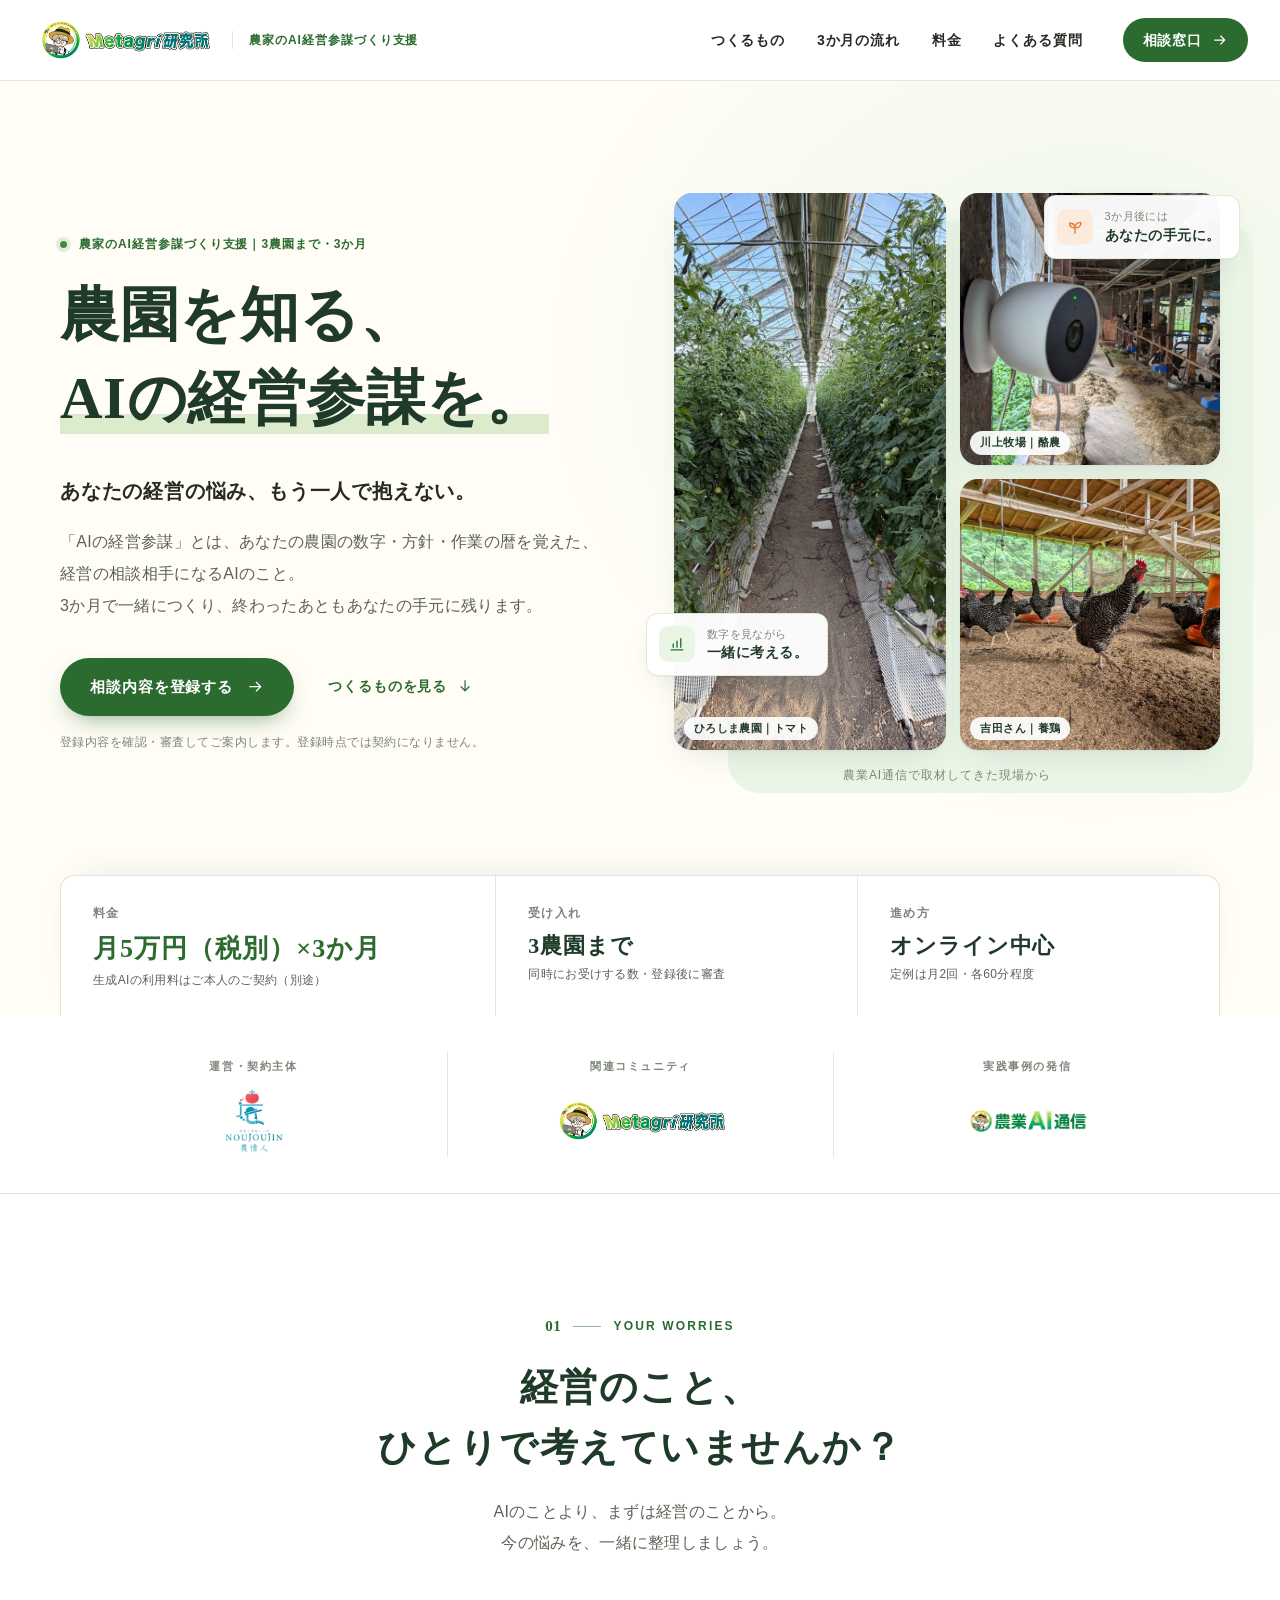
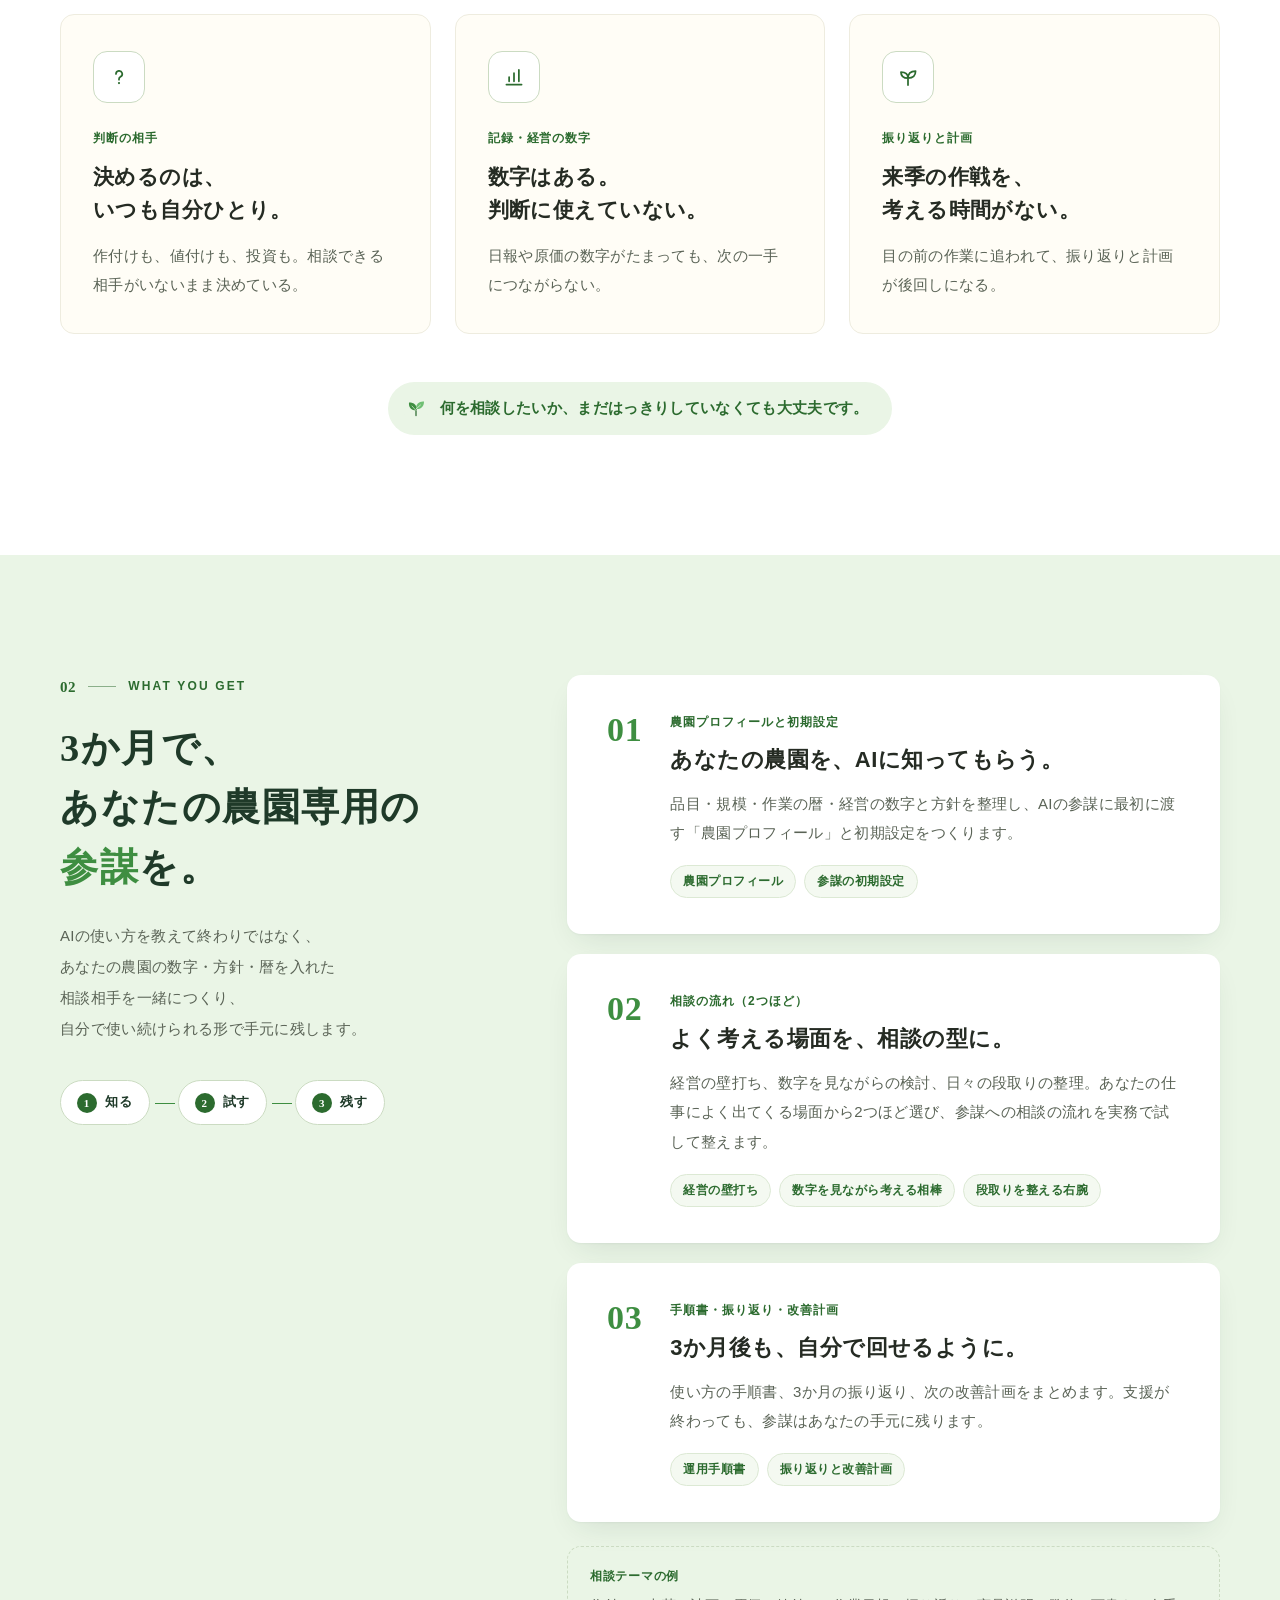
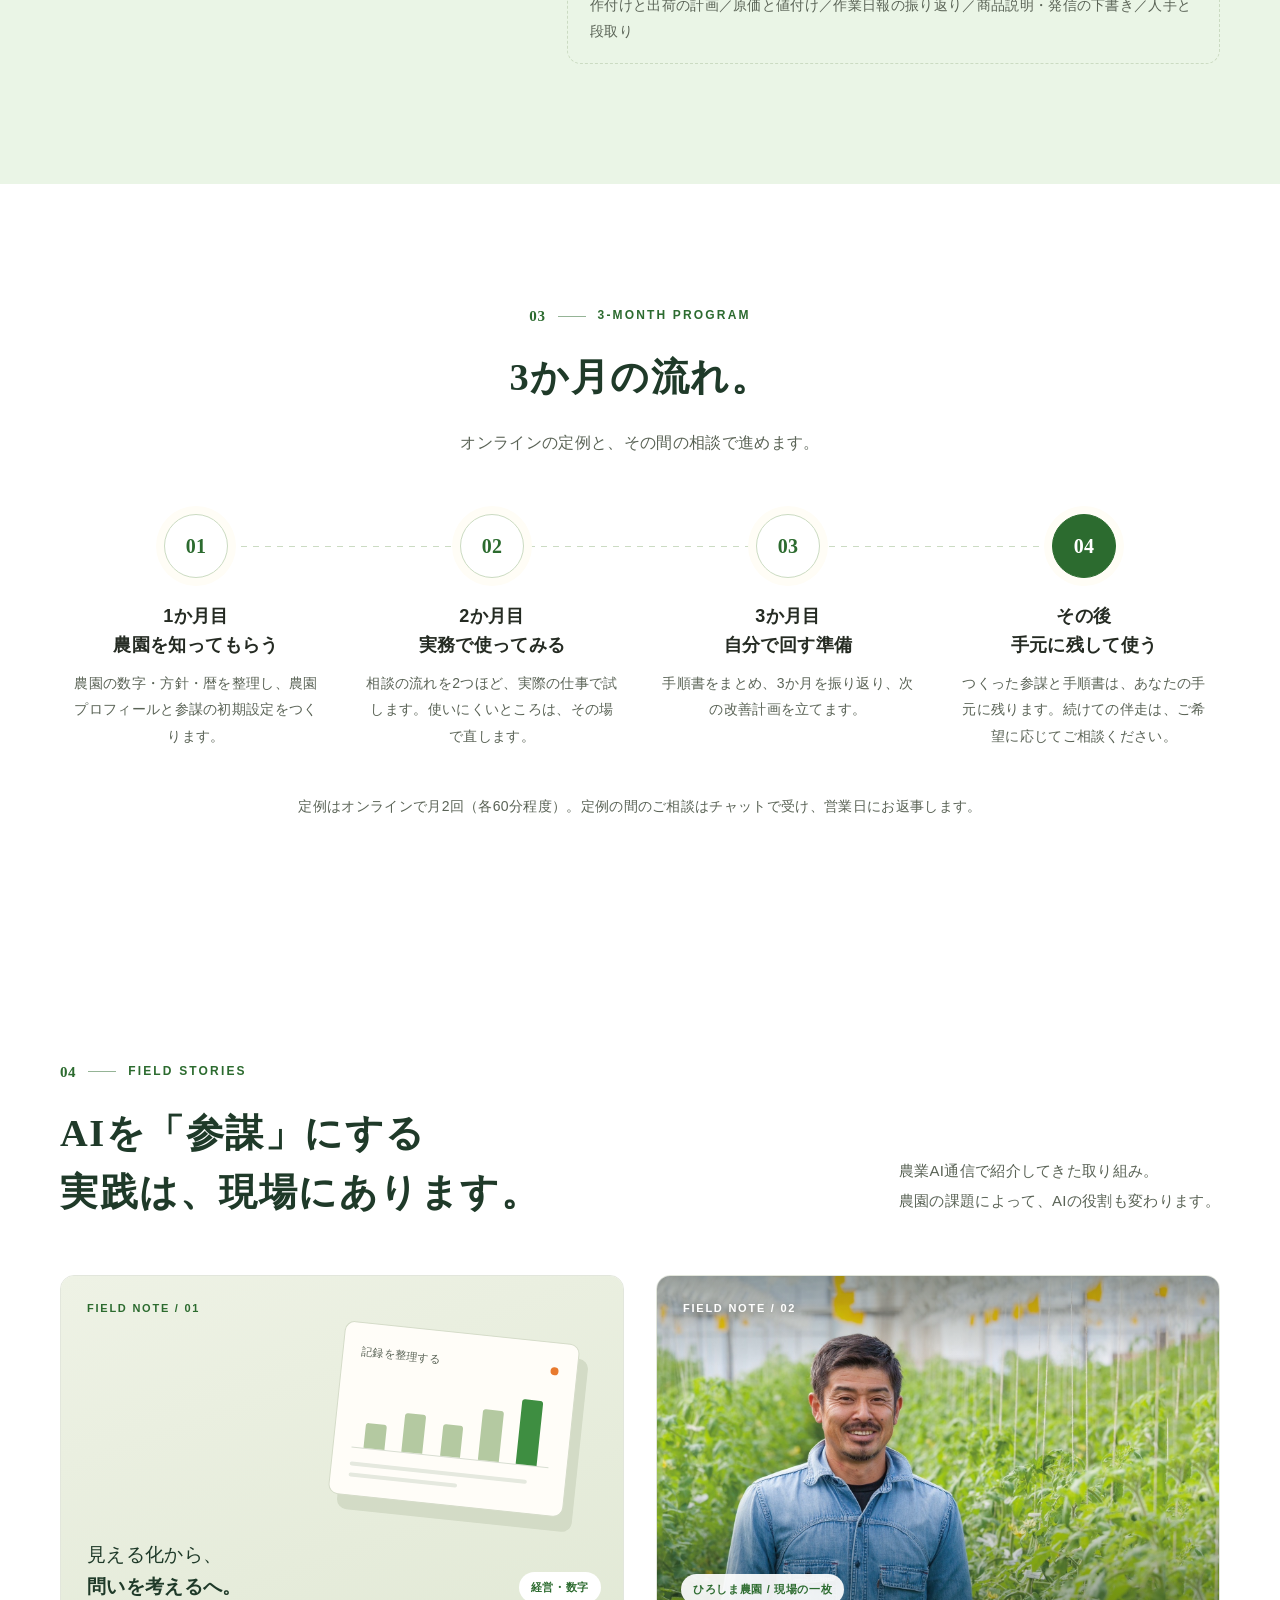
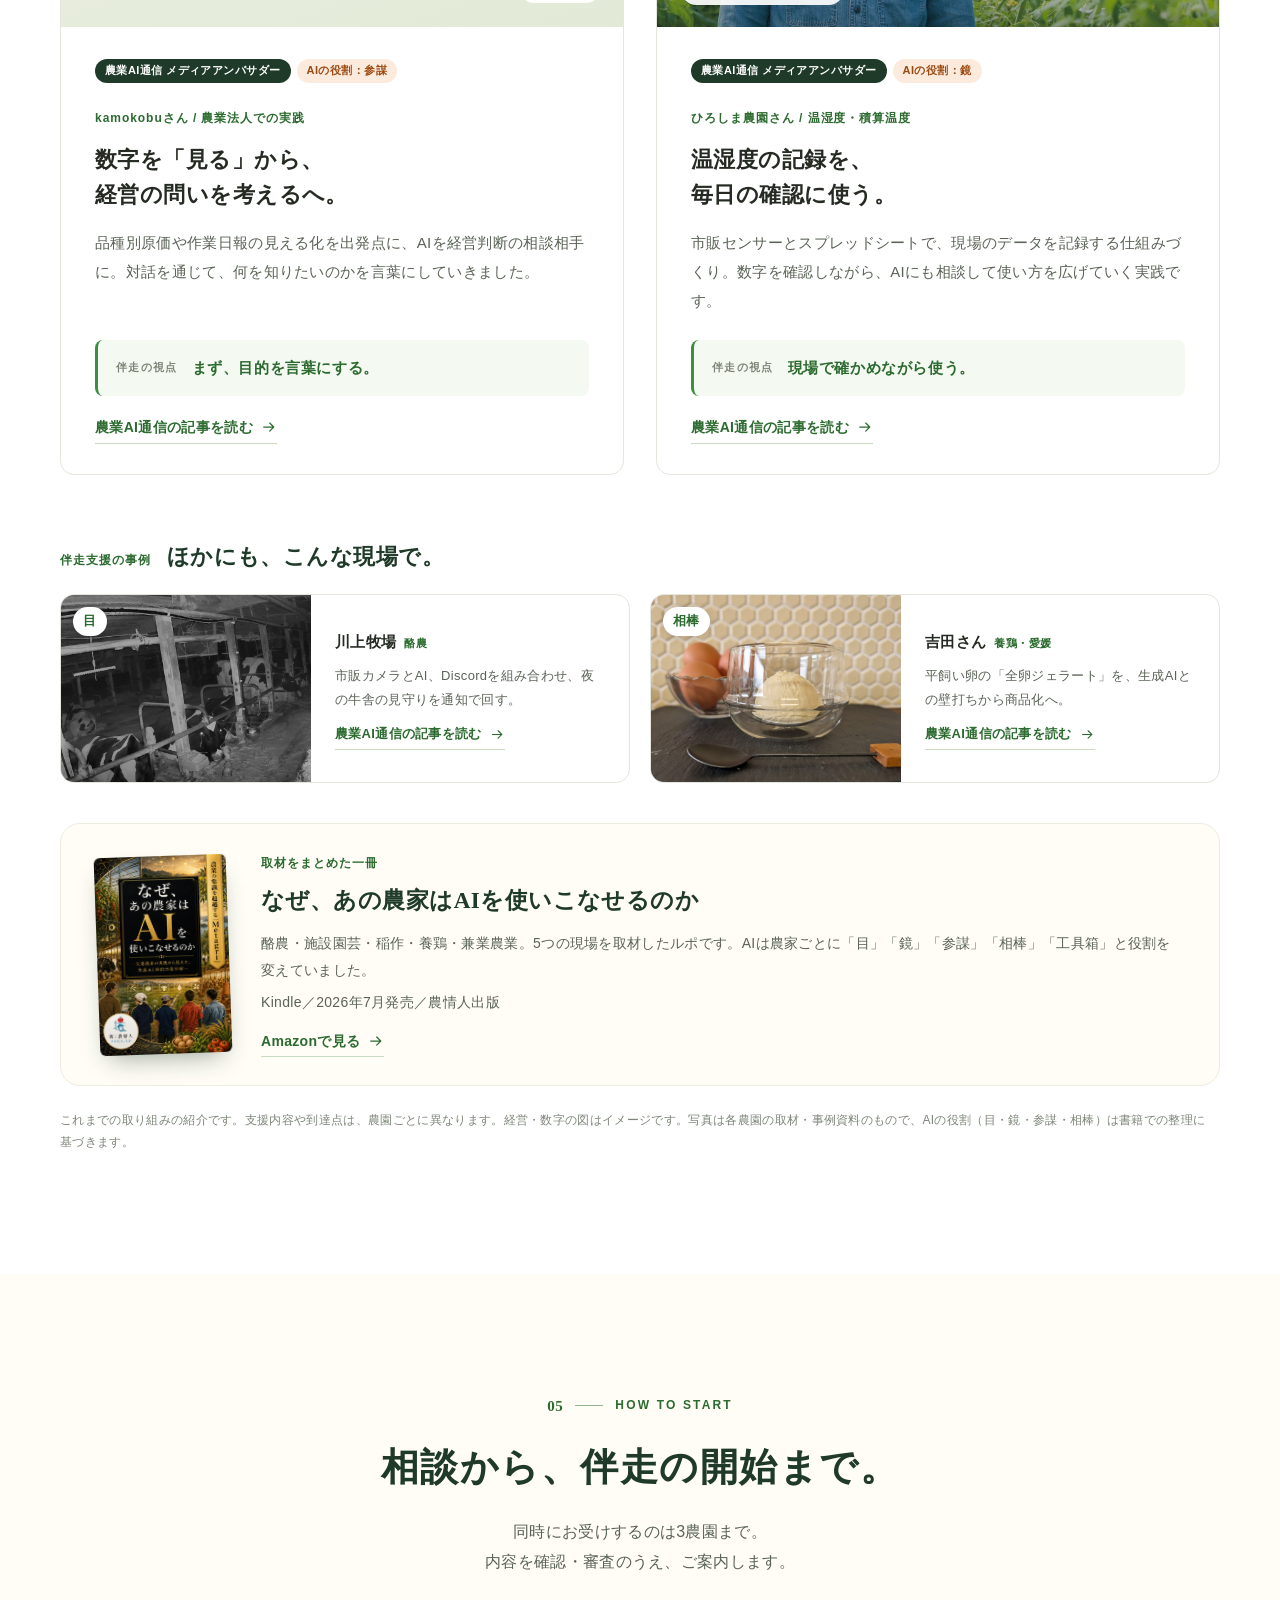
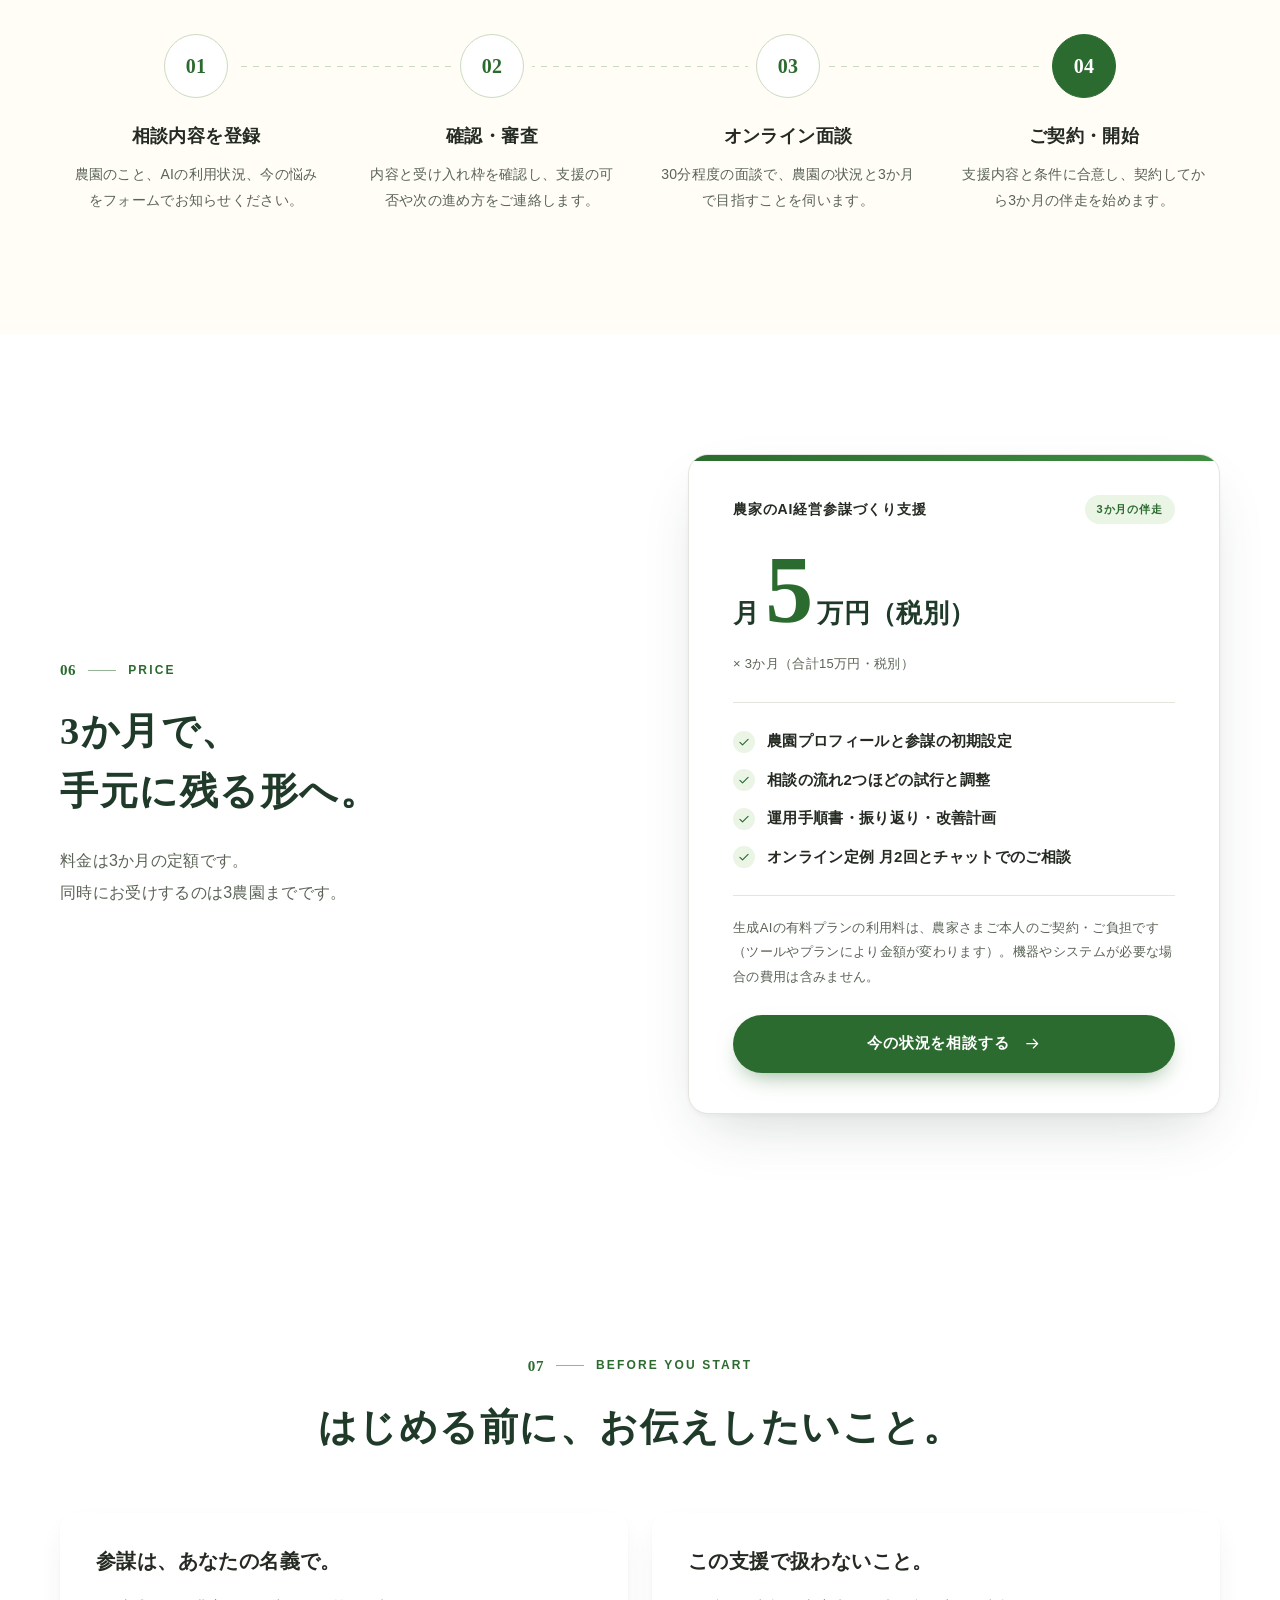
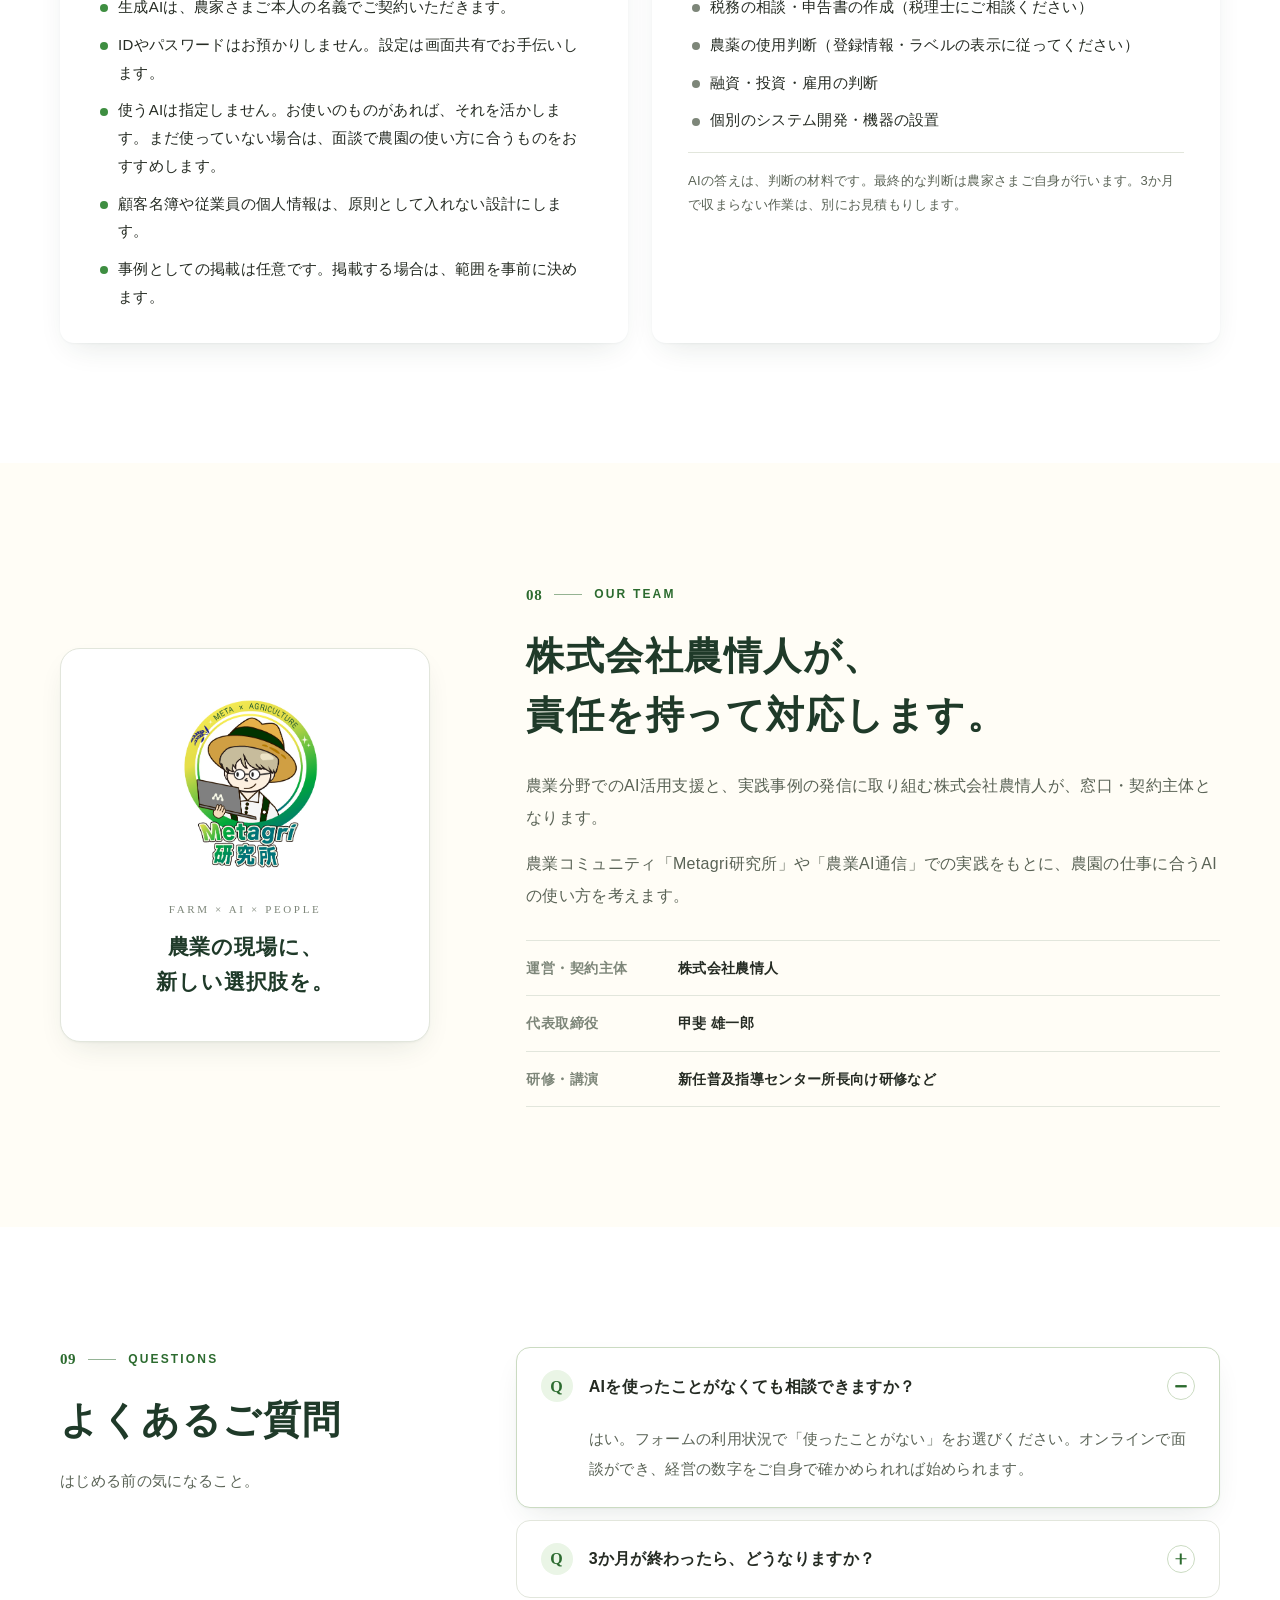
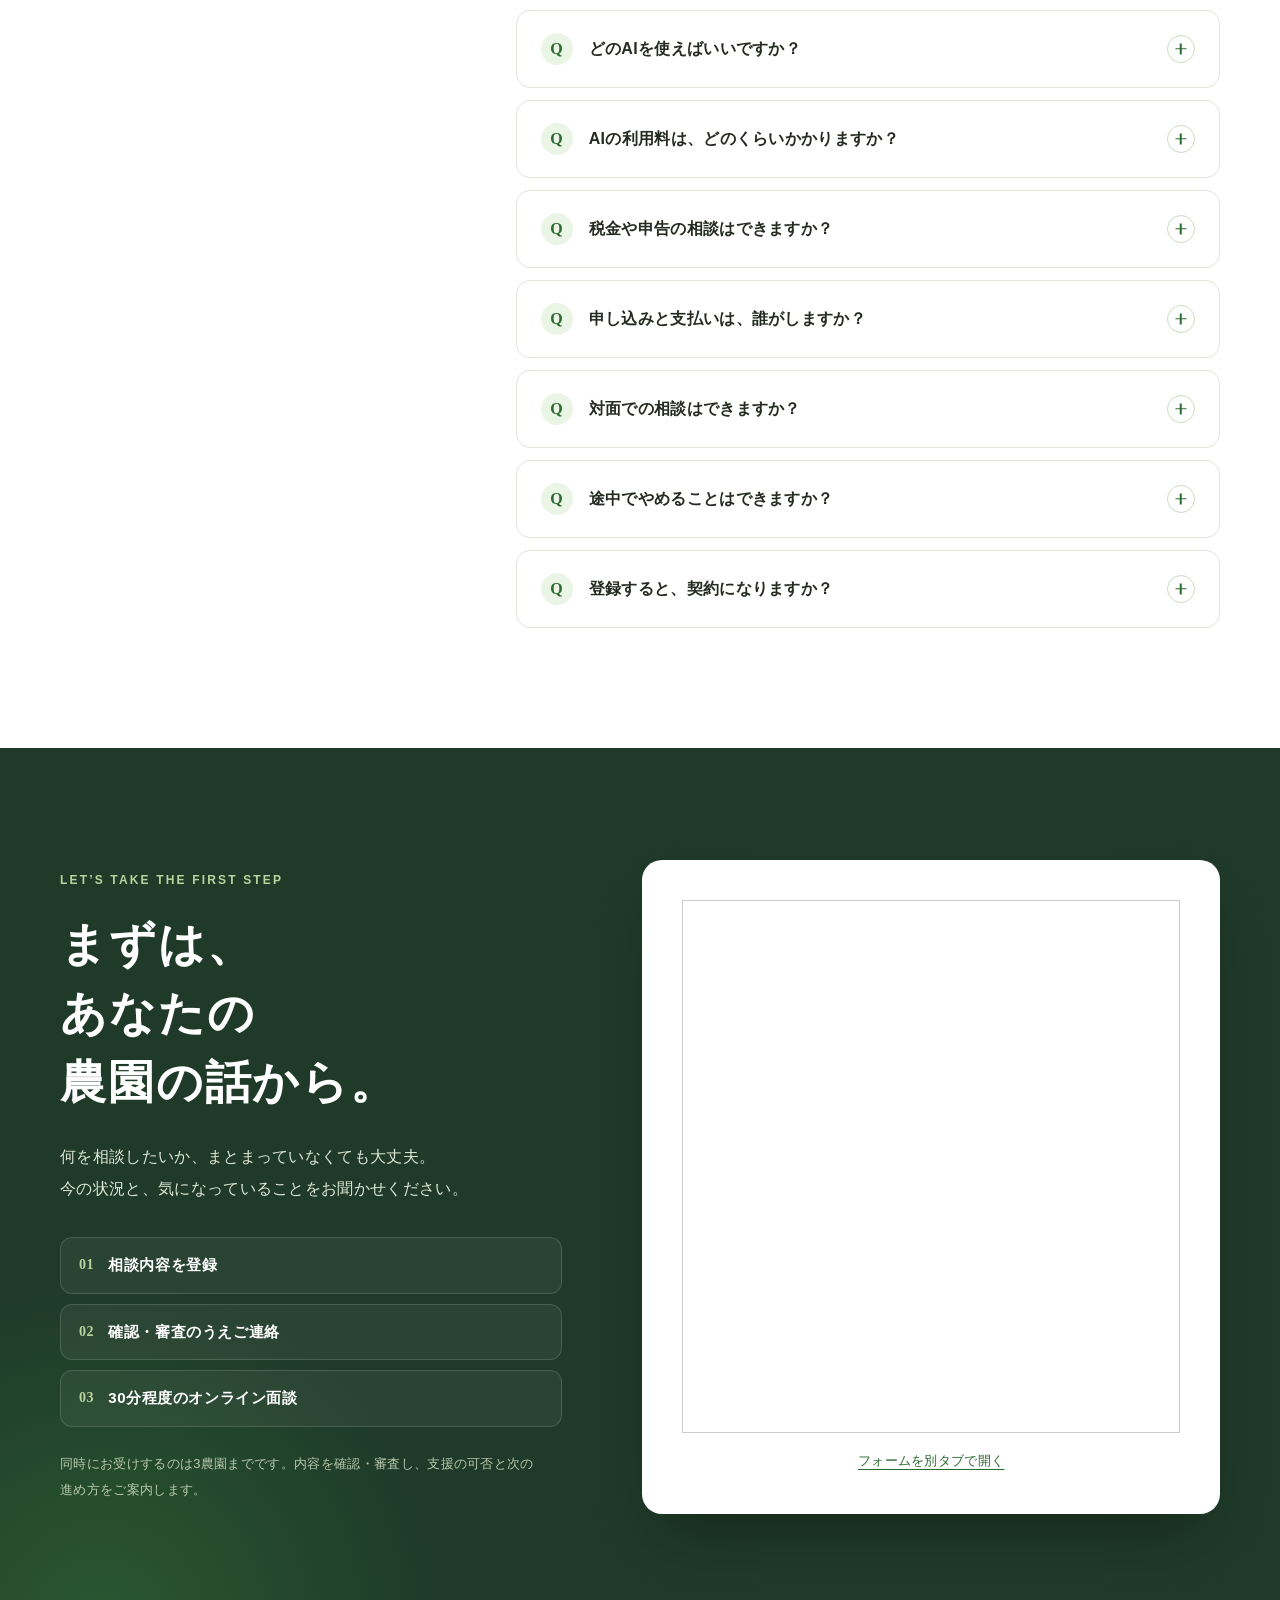
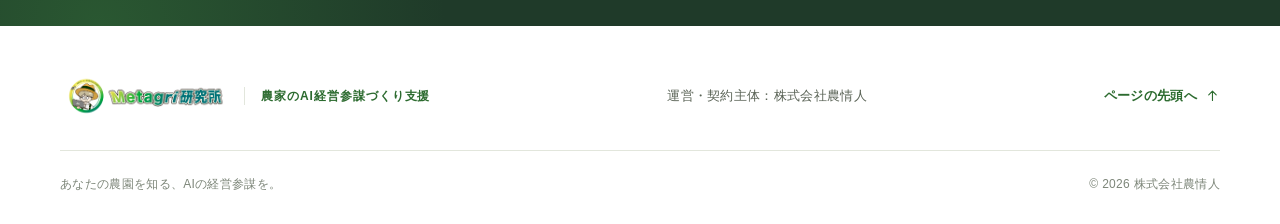
==== commit ac31ba38: "Relaunch LP as 農家のAI経営参謀づくり支援 - Rewrite the page for the 3-month AI management advisor program (月5万円" ====
--- a/index.html
+++ b/index.html
@@ -3,9 +3,15 @@
 <head>
   <meta charset="utf-8">
   <meta name="viewport" content="width=device-width, initial-scale=1">
-  <meta name="description" content="農家の記録・数字・発信・手順づくりを、AIで一緒に試す伴走支援。月5万円〜を目安に、農園の課題に合わせて支援方法をご提案します。">
+  <meta name="description" content="農家のAI経営参謀づくり支援。あなたの農園の数字・方針・作業の暦を覚えた「経営の相談相手になるAI」を、3か月で一緒につくり、手元に残します。同時に3農園まで・審査制。月5万円（税別）×3か月。">
   <meta name="theme-color" content="#1F3A29">
-  <title>農家のためのAI伴走支援｜株式会社農情人・Metagri研究所</title>
+  <title>農家のAI経営参謀づくり支援｜株式会社農情人・Metagri研究所</title>
+  <link rel="canonical" href="https://ai-support.metagri-labo.com/">
+  <meta property="og:type" content="website">
+  <meta property="og:locale" content="ja_JP">
+  <meta property="og:url" content="https://ai-support.metagri-labo.com/">
+  <meta property="og:title" content="農家のAI経営参謀づくり支援｜株式会社農情人・Metagri研究所">
+  <meta property="og:description" content="農家のAI経営参謀づくり支援。あなたの農園の数字・方針・作業の暦を覚えた「経営の相談相手になるAI」を、3か月で一緒につくり、手元に残します。同時に3農園まで・審査制。月5万円（税別）×3か月。">
   <link rel="icon" type="image/jpeg" href="assets/metagri-official.jpg">
   <link rel="stylesheet" href="style.css">
 </head>
@@ -22,11 +28,12 @@
   <symbol id="i-sprout" viewBox="0 0 24 24"><path d="M12 20v-7m0 0c0-4 2.6-6.5 7-6.5 0 4.2-2.8 6.5-7 6.5Zm0 0C12 9.6 9.8 7.5 5.5 7.5c0 3.6 2.4 5.5 6.5 5.5Z" fill="none" stroke="currentColor" stroke-width="1.6" stroke-linejoin="round"/></symbol>
 </svg>
 
+
 <a class="skip" href="#main">本文へ移動</a>
 <header class="site-header">
   <div class="header-inner">
-    <a class="brand official-brand" href="#top" aria-label="AI伴走支援 トップへ"><img src="assets/metagri-logo-horizontal.jpg" width="1437" height="382" alt="Metagri研究所"><span class="brand-sub">農家のための<br class="sp-only">AI伴走支援</span></a>
-    <nav aria-label="メインナビゲーション"><a href="#support">支援内容</a><a href="#stories">実践の例</a><a href="#price">料金</a><a href="#faq">よくある質問</a></nav>
+    <a class="brand official-brand" href="#top" aria-label="農家のAI経営参謀づくり支援 トップへ"><img src="assets/metagri-logo-horizontal.jpg" width="1437" height="382" alt="Metagri研究所"><span class="brand-sub"><span class="brand-sub-lead">農家の</span>AI経営参謀<br class="sp-only">づくり支援</span></a>
+    <nav aria-label="メインナビゲーション"><a href="#support">つくるもの</a><a href="#program">3か月の流れ</a><a href="#price">料金</a><a href="#faq">よくある質問</a></nav>
     <a class="header-cta" href="#consultation">相談窓口<svg class="icon" aria-hidden="true"><use href="#i-arrow"/></svg></a>
   </div>
 </header>
@@ -35,13 +42,13 @@
   <section class="hero" id="top" aria-labelledby="hero-title">
     <div class="container hero-grid">
       <div class="hero-copy">
-        <p class="eyebrow eyebrow-plain"><span class="seed-dot"></span>農業の現場から、AIをはじめよう。</p>
-        <h1 id="hero-title"><span class="nw">AI、何から始める？</span><br><span class="nw mark">を一緒に決める。</span></h1>
-        <p class="hero-lead"><span class="nw">あなたの農園の「困った」に、</span><span class="nw">一緒に考え、試すパートナーを。</span></p>
-        <p class="hero-description">記録も、数字も、発信も。<br>日々の仕事から、AIで試せることを見つけて、<br class="desktop-break">現場で使える形にしていきます。</p>
+        <p class="eyebrow eyebrow-plain"><span class="seed-dot"></span>農家のAI経営参謀づくり支援｜3農園まで・3か月</p>
+        <h1 id="hero-title"><span class="nw">農園を知る、</span><br><span class="nw mark">AIの経営参謀を。</span></h1>
+        <p class="hero-lead"><span class="nw">あなたの経営の悩み、</span><span class="nw">もう一人で抱えない。</span></p>
+        <p class="hero-description"><span class="nw">「AIの経営参謀」とは、</span><span class="nw">あなたの農園の数字・方針・</span><span class="nw">作業の暦を覚えた、</span><span class="nw">経営の相談相手になるAIのこと。</span><br class="desktop-break"><span class="nw">3か月で一緒につくり、</span><span class="nw">終わったあともあなたの手元に残ります。</span></p>
         <div class="hero-actions">
           <a class="button" href="#consultation">相談内容を登録する<svg class="icon" aria-hidden="true"><use href="#i-arrow"/></svg></a>
-          <a class="button-ghost" href="#support">支援内容を見る<svg class="icon" aria-hidden="true"><use href="#i-down"/></svg></a>
+          <a class="button-ghost" href="#support">つくるものを見る<svg class="icon" aria-hidden="true"><use href="#i-down"/></svg></a>
         </div>
         <p class="hero-note">登録内容を確認・審査してご案内します。登録時点では契約になりません。</p>
       </div>
@@ -52,15 +59,15 @@
           <figure class="hp"><img src="assets/field/hero-yoshida-hens.jpg" width="900" height="675" alt="吉田さんの平飼い鶏舎の鶏"><figcaption>吉田さん｜養鶏</figcaption></figure>
         </div>
         <p class="art-caption">農業AI通信で取材してきた現場から</p>
-        <div class="floating-note note-one"><span class="note-icon" aria-hidden="true"><svg class="icon"><use href="#i-check"/></svg></span><div><small>小さく試して</small><strong>現場で使える形へ。</strong></div></div>
-        <div class="floating-note note-two"><span class="note-icon note-icon-warm" aria-hidden="true"><svg class="icon"><use href="#i-sprout"/></svg></span><div><small>ひとりで悩まず</small><strong>一緒に、次の一歩を。</strong></div></div>
+        <div class="floating-note note-one"><span class="note-icon" aria-hidden="true"><svg class="icon"><use href="#i-chart"/></svg></span><div><small>数字を見ながら</small><strong>一緒に考える。</strong></div></div>
+        <div class="floating-note note-two"><span class="note-icon note-icon-warm" aria-hidden="true"><svg class="icon"><use href="#i-sprout"/></svg></span><div><small>3か月後には</small><strong>あなたの手元に。</strong></div></div>
       </div>
     </div>
     <div class="container">
       <dl class="hero-facts">
-        <div class="fact fact-price"><dt>月額伴走の目安</dt><dd><strong>月5万円〜</strong><small>内容・頻度に応じて個別にお見積もり</small></dd></div>
-        <div class="fact"><dt>進め方</dt><dd><strong>オンライン中心</strong><small>対面のご希望は相談内容にご記入ください</small></dd></div>
-        <div class="fact"><dt>はじめに</dt><dd><strong>30分程度の面談</strong><small>対応可能な場合に、オンラインで実施</small></dd></div>
+        <div class="fact fact-price"><dt>料金</dt><dd><strong>月5万円（税別）×3か月</strong><small>生成AIの利用料はご本人のご契約（別途）</small></dd></div>
+        <div class="fact"><dt>受け入れ</dt><dd><strong>3農園まで</strong><small>同時にお受けする数・登録後に審査</small></dd></div>
+        <div class="fact"><dt>進め方</dt><dd><strong>オンライン中心</strong><small>定例は月2回・各60分程度</small></dd></div>
       </dl>
     </div>
   </section>
@@ -76,40 +83,58 @@
   <section class="section intro" aria-labelledby="intro-title">
     <div class="container">
       <div class="section-heading center">
-        <p class="eyebrow"><span class="eyebrow-no">01</span>YOUR FIRST STEP</p>
-        <h2 id="intro-title"><span class="nw">こんなところで、</span><br><span class="nw">手が止まっていませんか？</span></h2>
-        <p>AIのことより、まずは仕事のことから。<br>今の困りごとを、一緒に整理しましょう。</p>
+        <p class="eyebrow"><span class="eyebrow-no">01</span>YOUR WORRIES</p>
+        <h2 id="intro-title"><span class="nw">経営のこと、</span><br><span class="nw">ひとりで考えていませんか？</span></h2>
+        <p>AIのことより、まずは経営のことから。<br>今の悩みを、一緒に整理しましょう。</p>
       </div>
       <div class="concern-grid">
-        <article class="concern"><div class="line-icon" aria-hidden="true"><svg class="icon"><use href="#i-question"/></svg></div><span class="mini-label">はじめの一歩</span><h3>試してみたい。<br>でも、何から？</h3><p>AIに興味はあるけれど、自分の農園でどう使えばいいのか分からない。</p></article>
-        <article class="concern"><div class="line-icon" aria-hidden="true"><svg class="icon"><use href="#i-chart"/></svg></div><span class="mini-label">記録・経営の数字</span><h3>記録はある。<br>判断に使えていない。</h3><p>日報や原価の数字がたまっても、次の一手につながらない。</p></article>
-        <article class="concern"><div class="line-icon" aria-hidden="true"><svg class="icon"><use href="#i-pen"/></svg></div><span class="mini-label">発信・仕事の引き継ぎ</span><h3>伝えたい。<br>言葉にするのが難しい。</h3><p>商品の魅力も、経験や作業のコツも。伝わる形にまとめたい。</p></article>
-      </div>
-      <p class="intro-footer"><img src="assets/sprout.svg" width="28" height="28" alt=""><span><span class="nw">相談したいことが、</span><span class="nw">まだはっきりしていなくても</span><span class="nw">大丈夫です。</span></span></p>
+        <article class="concern"><div class="line-icon" aria-hidden="true"><svg class="icon"><use href="#i-question"/></svg></div><span class="mini-label">判断の相手</span><h3>決めるのは、<br>いつも自分ひとり。</h3><p>作付けも、値付けも、投資も。相談できる相手がいないまま決めている。</p></article>
+        <article class="concern"><div class="line-icon" aria-hidden="true"><svg class="icon"><use href="#i-chart"/></svg></div><span class="mini-label">記録・経営の数字</span><h3>数字はある。<br>判断に使えていない。</h3><p>日報や原価の数字がたまっても、次の一手につながらない。</p></article>
+        <article class="concern"><div class="line-icon" aria-hidden="true"><svg class="icon"><use href="#i-sprout"/></svg></div><span class="mini-label">振り返りと計画</span><h3>来季の作戦を、<br>考える時間がない。</h3><p>目の前の作業に追われて、振り返りと計画が後回しになる。</p></article>
+      </div>
+      <p class="intro-footer"><img src="assets/sprout.svg" width="28" height="28" alt=""><span><span class="nw">何を相談したいか、</span><span class="nw">まだはっきりしていなくても</span><span class="nw">大丈夫です。</span></span></p>
     </div>
   </section>
 
   <section class="section support-section" id="support" aria-labelledby="support-title">
     <div class="container support-layout">
       <div class="support-heading">
-        <p class="eyebrow"><span class="eyebrow-no">02</span>WHAT WE DO</p>
-        <h2 id="support-title"><span class="nw">農園の仕事に、</span><br><span class="nw"><em>ちょうどいい</em></span><span class="nw">AIの使い方を。</span></h2>
-        <p>答えを渡して終わりではなく、<br>一緒に試して、振り返って、整える。<br>農園に合った使い方を育てます。</p>
-        <ol class="support-cycle" aria-label="支援の進め方"><li>整理する</li><li>試す</li><li>見直す</li></ol>
+        <p class="eyebrow"><span class="eyebrow-no">02</span>WHAT YOU GET</p>
+        <h2 id="support-title"><span class="nw">3か月で、</span><br><span class="nw">あなたの農園専用の</span><br><span class="nw"><em>参謀</em>を。</span></h2>
+        <p>AIの使い方を教えて終わりではなく、<br>あなたの農園の数字・方針・暦を入れた<br>相談相手を一緒につくり、<br>自分で使い続けられる形で手元に残します。</p>
+        <ol class="support-cycle" aria-label="3か月の進め方"><li>知る</li><li>試す</li><li>残す</li></ol>
       </div>
       <div class="support-list">
-        <article class="support-item"><span class="service-number">01</span><div><p class="mini-label">記録・数字</p><h3>数字を、次の判断の材料に。</h3><p>日報や表計算のデータから「何を知りたいか」を整理。AIに渡す情報や聞き方を一緒に考えます。</p><div class="tags"><span>日報の整理</span><span>原価・経営の問い</span></div></div></article>
-        <article class="support-item"><span class="service-number">02</span><div><p class="mini-label">発信・手順づくり</p><h3>農園の魅力と経験を、言葉に。</h3><p>商品説明、農園の発信、作業の手順書。今ある情報や経験をもとに、伝わる形を一緒に作ります。</p><div class="tags"><span>商品説明・発信</span><span>作業の手順化</span></div></div></article>
-        <article class="support-item"><span class="service-number">03</span><div><p class="mini-label">現場データ</p><h3>日々の記録を、使える情報に。</h3><p>温湿度などの記録を、毎日の確認に役立てる方法を検討。機器やシステムが必要な場合は、範囲と費用から整理します。</p><div class="tags"><span>温湿度の記録</span><span>センサーの活用相談</span></div></div></article>
-      </div>
+        <article class="support-item"><span class="service-number">01</span><div><p class="mini-label">農園プロフィールと初期設定</p><h3>あなたの農園を、AIに知ってもらう。</h3><p>品目・規模・作業の暦・経営の数字と方針を整理し、AIの参謀に最初に渡す「農園プロフィール」と初期設定をつくります。</p><div class="tags"><span>農園プロフィール</span><span>参謀の初期設定</span></div></div></article>
+        <article class="support-item"><span class="service-number">02</span><div><p class="mini-label">相談の流れ（2つほど）</p><h3>よく考える場面を、相談の型に。</h3><p>経営の壁打ち、数字を見ながらの検討、日々の段取りの整理。あなたの仕事によく出てくる場面から2つほど選び、参謀への相談の流れを実務で試して整えます。</p><div class="tags"><span>経営の壁打ち</span><span>数字を見ながら考える相棒</span><span>段取りを整える右腕</span></div></div></article>
+        <article class="support-item"><span class="service-number">03</span><div><p class="mini-label">手順書・振り返り・改善計画</p><h3>3か月後も、自分で回せるように。</h3><p>使い方の手順書、3か月の振り返り、次の改善計画をまとめます。支援が終わっても、参謀はあなたの手元に残ります。</p><div class="tags"><span>運用手順書</span><span>振り返りと改善計画</span></div></div></article>
+        <p class="support-note"><b>相談テーマの例</b>作付けと出荷の計画／原価と値付け／作業日報の振り返り／商品説明・発信の下書き／人手と段取り</p>
+      </div>
+    </div>
+  </section>
+
+  <section class="section process-section program-section" id="program" aria-labelledby="program-title">
+    <div class="container">
+      <div class="section-heading center">
+        <p class="eyebrow"><span class="eyebrow-no">03</span>3-MONTH PROGRAM</p>
+        <h2 id="program-title"><span class="nw">3か月の流れ。</span></h2>
+        <p>オンラインの定例と、その間の相談で進めます。</p>
+      </div>
+      <ol class="steps">
+        <li><span class="step-no">01</span><h3>1か月目<br>農園を知ってもらう</h3><p>農園の数字・方針・暦を整理し、農園プロフィールと参謀の初期設定をつくります。</p></li>
+        <li><span class="step-no">02</span><h3>2か月目<br>実務で使ってみる</h3><p>相談の流れを2つほど、実際の仕事で試します。使いにくいところは、その場で直します。</p></li>
+        <li><span class="step-no">03</span><h3>3か月目<br>自分で回す準備</h3><p>手順書をまとめ、3か月を振り返り、次の改善計画を立てます。</p></li>
+        <li><span class="step-no">04</span><h3>その後<br>手元に残して使う</h3><p>つくった参謀と手順書は、あなたの手元に残ります。続けての伴走は、ご希望に応じてご相談ください。</p></li>
+      </ol>
+      <p class="program-note">定例はオンラインで月2回（各60分程度）。定例の間のご相談はチャットで受け、営業日にお返事します。</p>
     </div>
   </section>
 
   <section class="section stories-section" id="stories" aria-labelledby="stories-title">
     <div class="container">
       <div class="heading-row">
-        <div><p class="eyebrow"><span class="eyebrow-no">03</span>FIELD STORIES</p><h2 id="stories-title"><span class="nw">現場から見えてきた、</span><br><span class="nw">AIとの付き合い方。</span></h2></div>
-        <p>農業AI通信で紹介してきた取り組み。<br>農園の課題によって、使い方も変わります。</p>
+        <div><p class="eyebrow"><span class="eyebrow-no">04</span>FIELD STORIES</p><h2 id="stories-title"><span class="nw">AIを「参謀」にする</span><br><span class="nw">実践は、現場にあります。</span></h2></div>
+        <p>農業AI通信で紹介してきた取り組み。<br>農園の課題によって、AIの役割も変わります。</p>
       </div>
       <div class="story-grid">
         <article class="story-card">
@@ -145,15 +170,15 @@
   <section class="section process-section" id="process" aria-labelledby="process-title">
     <div class="container">
       <div class="section-heading center">
-        <p class="eyebrow"><span class="eyebrow-no">04</span>HOW IT WORKS</p>
-        <h2 id="process-title"><span class="nw">相談から、</span><span class="nw">農園に合う一歩へ。</span></h2>
-        <p>まずは状況をお聞きして、支援の進め方を考えます。</p>
+        <p class="eyebrow"><span class="eyebrow-no">05</span>HOW TO START</p>
+        <h2 id="process-title"><span class="nw">相談から、</span><span class="nw">伴走の開始まで。</span></h2>
+        <p>同時にお受けするのは3農園まで。<br>内容を確認・審査のうえ、ご案内します。</p>
       </div>
       <ol class="steps">
-        <li><span class="step-no">01</span><h3>相談内容を登録</h3><p>目的・AIの利用状況・予算感をフォームでお知らせください。</p></li>
-        <li><span class="step-no">02</span><h3>確認・審査</h3><p>内容と対応体制を確認し、支援の可否や次の進め方をご連絡します。</p></li>
-        <li><span class="step-no">03</span><h3>面談で課題を整理</h3><p>対応可能な場合は、30分程度のオンライン面談で希望を伺います。</p></li>
-        <li><span class="step-no">04</span><h3>ご提案・支援開始</h3><p>支援内容と費用をご提案。合意し、契約してからスタートします。</p></li>
+        <li><span class="step-no">01</span><h3>相談内容を登録</h3><p>農園のこと、AIの利用状況、今の悩みをフォームでお知らせください。</p></li>
+        <li><span class="step-no">02</span><h3>確認・審査</h3><p>内容と受け入れ枠を確認し、支援の可否や次の進め方をご連絡します。</p></li>
+        <li><span class="step-no">03</span><h3>オンライン面談</h3><p>30分程度の面談で、農園の状況と3か月で目指すことを伺います。</p></li>
+        <li><span class="step-no">04</span><h3>ご契約・開始</h3><p>支援内容と条件に合意し、契約してから3か月の伴走を始めます。</p></li>
       </ol>
     </div>
   </section>
@@ -161,21 +186,53 @@
   <section class="section price-section" id="price" aria-labelledby="price-title">
     <div class="container price-layout">
       <div class="price-heading">
-        <p class="eyebrow"><span class="eyebrow-no">05</span>SUPPORT PLAN</p>
-        <h2 id="price-title"><span class="nw">小さく始めて、</span><br><span class="nw">農園に合う形へ。</span></h2>
-        <p class="price-description">オンラインでの対話を中心に、<br>今の仕事と予算に合わせてご提案します。</p>
+        <p class="eyebrow"><span class="eyebrow-no">06</span>PRICE</p>
+        <h2 id="price-title"><span class="nw">3か月で、</span><br><span class="nw">手元に残る形へ。</span></h2>
+        <p class="price-description">料金は3か月の定額です。<br>同時にお受けするのは3農園までです。</p>
       </div>
       <div class="price-card">
-        <div class="price-card-top"><span>伴走型AI活用支援</span><span class="price-badge">料金の目安</span></div>
-        <p class="price-value"><span>月</span><strong>5</strong><span>万円〜</span></p>
-        <p class="price-caption">内容・頻度に応じて、個別にお見積もり</p>
+        <div class="price-card-top"><span>農家のAI経営参謀づくり支援</span><span class="price-badge">3か月の伴走</span></div>
+        <p class="price-value"><span>月</span><strong>5</strong><span>万円（税別）</span></p>
+        <p class="price-caption">× 3か月（合計15万円・税別）</p>
         <ul class="price-details">
-          <li><svg class="icon" aria-hidden="true"><use href="#i-check"/></svg>農園の課題・優先テーマを整理</li>
-          <li><svg class="icon" aria-hidden="true"><use href="#i-check"/></svg>AIの使い方を一緒に試し、見直す</li>
-          <li><svg class="icon" aria-hidden="true"><use href="#i-check"/></svg>農園に合わせた頼み方・手順を整える</li>
+          <li><svg class="icon" aria-hidden="true"><use href="#i-check"/></svg>農園プロフィールと参謀の初期設定</li>
+          <li><svg class="icon" aria-hidden="true"><use href="#i-check"/></svg>相談の流れ2つほどの試行と調整</li>
+          <li><svg class="icon" aria-hidden="true"><use href="#i-check"/></svg>運用手順書・振り返り・改善計画</li>
+          <li><svg class="icon" aria-hidden="true"><use href="#i-check"/></svg>オンライン定例 月2回とチャットでのご相談</li>
         </ul>
-        <p class="price-small">面談頻度や支援範囲、ツール・機器等の費用は、個別のご提案でご案内します。予算が未定の場合も、その旨をお知らせください。</p>
+        <p class="price-small">生成AIの有料プランの利用料は、農家さまご本人のご契約・ご負担です（ツールやプランにより金額が変わります）。機器やシステムが必要な場合の費用は含みません。</p>
         <a class="button button-block" href="#consultation">今の状況を相談する<svg class="icon" aria-hidden="true"><use href="#i-arrow"/></svg></a>
+      </div>
+    </div>
+  </section>
+
+  <section class="section terms-section" id="terms" aria-labelledby="terms-title">
+    <div class="container">
+      <div class="section-heading center">
+        <p class="eyebrow"><span class="eyebrow-no">07</span>BEFORE YOU START</p>
+        <h2 id="terms-title"><span class="nw">はじめる前に、</span><span class="nw">お伝えしたいこと。</span></h2>
+      </div>
+      <div class="terms-grid">
+        <article class="terms-card">
+          <h3>参謀は、あなたの名義で。</h3>
+          <ul>
+            <li>生成AIは、農家さまご本人の名義でご契約いただきます。</li>
+            <li>IDやパスワードはお預かりしません。設定は画面共有でお手伝いします。</li>
+            <li>使うAIは指定しません。お使いのものがあれば、それを活かします。まだ使っていない場合は、面談で農園の使い方に合うものをおすすめします。</li>
+            <li>顧客名簿や従業員の個人情報は、原則として入れない設計にします。</li>
+            <li>事例としての掲載は任意です。掲載する場合は、範囲を事前に決めます。</li>
+          </ul>
+        </article>
+        <article class="terms-card terms-card-out">
+          <h3>この支援で扱わないこと。</h3>
+          <ul>
+            <li>税務の相談・申告書の作成（税理士にご相談ください）</li>
+            <li>農薬の使用判断（登録情報・ラベルの表示に従ってください）</li>
+            <li>融資・投資・雇用の判断</li>
+            <li>個別のシステム開発・機器の設置</li>
+          </ul>
+          <p>AIの答えは、判断の材料です。最終的な判断は農家さまご自身が行います。3か月で収まらない作業は、別にお見積もりします。</p>
+        </article>
       </div>
     </div>
   </section>
@@ -184,7 +241,7 @@
     <div class="container about-layout">
       <div class="about-mark official-about"><img src="assets/metagri-official.jpg" width="525" height="536" alt="Metagri研究所 公式ロゴ"><span>FARM × AI × PEOPLE</span><p>農業の現場に、<br>新しい選択肢を。</p></div>
       <div class="about-copy">
-        <p class="eyebrow"><span class="eyebrow-no">06</span>OUR TEAM</p>
+        <p class="eyebrow"><span class="eyebrow-no">08</span>OUR TEAM</p>
         <h2 id="about-title"><span class="nw">株式会社農情人が、</span><br><span class="nw">責任を持って対応します。</span></h2>
         <p>農業分野でのAI活用支援と、実践事例の発信に取り組む株式会社農情人が、窓口・契約主体となります。</p>
         <p>農業コミュニティ「Metagri研究所」や「農業AI通信」での実践をもとに、農園の仕事に合うAIの使い方を考えます。</p>
@@ -195,11 +252,17 @@
 
   <section class="section faq-section" id="faq" aria-labelledby="faq-title">
     <div class="container faq-layout">
-      <div class="faq-heading"><p class="eyebrow"><span class="eyebrow-no">07</span>QUESTIONS</p><h2 id="faq-title">よくあるご質問</h2><p>はじめる前の気になること。</p></div>
+      <div class="faq-heading"><p class="eyebrow"><span class="eyebrow-no">09</span>QUESTIONS</p><h2 id="faq-title">よくあるご質問</h2><p>はじめる前の気になること。</p></div>
       <div class="faq-list">
-        <details open><summary><span class="q">Q</span><span class="q-text">AIを使ったことがなくても相談できますか？</span><span class="toggle" aria-hidden="true"></span></summary><p>はい。フォームの利用状況で「使ったことがない」をお選びください。ご経験や相談内容に応じた進め方をご案内します。</p></details>
+        <details open><summary><span class="q">Q</span><span class="q-text">AIを使ったことがなくても相談できますか？</span><span class="toggle" aria-hidden="true"></span></summary><p>はい。フォームの利用状況で「使ったことがない」をお選びください。オンラインで面談ができ、経営の数字をご自身で確かめられれば始められます。</p></details>
+        <details><summary><span class="q">Q</span><span class="q-text">3か月が終わったら、どうなりますか？</span><span class="toggle" aria-hidden="true"></span></summary><p>つくった参謀と手順書はお手元に残り、ご自身で使い続けられます。続けて伴走を希望される場合は、終了前にご相談ください。内容と条件は、その時点でご相談のうえ決めます。</p></details>
+        <details><summary><span class="q">Q</span><span class="q-text">どのAIを使えばいいですか？</span><span class="toggle" aria-hidden="true"></span></summary><p>指定はありません。すでにお使いの生成AIがあれば、それで参謀をつくります。まだ決まっていない場合は、面談で農園の使い方や予算を伺い、合いそうなものをおすすめします（決めるのは農家さまご自身です）。</p></details>
+        <details><summary><span class="q">Q</span><span class="q-text">AIの利用料は、どのくらいかかりますか？</span><span class="toggle" aria-hidden="true"></span></summary><p>お使いになる生成AIの有料プランの料金がかかります。ツールやプランによって変わるため、面談でお使いの状況を伺ってご案内します。</p></details>
+        <details><summary><span class="q">Q</span><span class="q-text">税金や申告の相談はできますか？</span><span class="toggle" aria-hidden="true"></span></summary><p>税務の相談や申告書の作成は扱いません。税理士にご相談ください。</p></details>
+        <details><summary><span class="q">Q</span><span class="q-text">申し込みと支払いは、誰がしますか？</span><span class="toggle" aria-hidden="true"></span></summary><p>原則として、支援を受ける農家さま（個人・農業法人）ご本人に、お申し込みとお支払いをお願いしています。</p></details>
         <details><summary><span class="q">Q</span><span class="q-text">対面での相談はできますか？</span><span class="toggle" aria-hidden="true"></span></summary><p>オンラインを中心とした支援を想定しています。対面をご希望の場合は相談内容にご記入ください。地域や内容を確認してご案内します。</p></details>
-        <details><summary><span class="q">Q</span><span class="q-text">登録すると、契約になりますか？</span><span class="toggle" aria-hidden="true"></span></summary><p>登録時点では契約になりません。内容を確認・審査し、支援内容と費用に合意してから契約します。</p></details>
+        <details><summary><span class="q">Q</span><span class="q-text">途中でやめることはできますか？</span><span class="toggle" aria-hidden="true"></span></summary><p>中途解約の条件は、契約の前にご説明します。</p></details>
+        <details><summary><span class="q">Q</span><span class="q-text">登録すると、契約になりますか？</span><span class="toggle" aria-hidden="true"></span></summary><p>登録時点では契約になりません。内容を確認・審査し、支援内容と条件に合意してから契約します。</p></details>
       </div>
     </div>
   </section>
@@ -208,28 +271,28 @@
     <div class="container consultation-layout">
       <div class="consultation-copy">
         <p class="eyebrow">LET’S TAKE THE FIRST STEP</p>
-        <h2 id="consultation-title"><span class="nw">まずは、今の</span><br><span class="nw">「困った」から。</span></h2>
-        <p>目的がまとまっていなくても大丈夫。<br>今の状況と予算感をお聞かせください。</p>
+        <h2 id="consultation-title"><span class="nw">まずは、</span><br><span class="nw">あなたの農園の話から。</span></h2>
+        <p>何を相談したいか、まとまっていなくても大丈夫。<br>今の状況と、気になっていることをお聞かせください。</p>
         <ol class="next-list" aria-label="登録後の流れ">
           <li><b>01</b>相談内容を登録</li>
           <li><b>02</b>確認・審査のうえご連絡</li>
           <li><b>03</b>30分程度のオンライン面談</li>
         </ol>
-        <p class="consultation-note">内容を確認・審査し、支援の可否と次の進め方をご案内します。</p>
-      </div>
-      <!-- AIRTABLE SLOT: config.js の2つのURLを設定すると、ダミーからiframeへ切り替わります。 -->
-      <div class="form-shell" id="airtable-slot"><div class="dummy-form" id="dummy-form"><div class="form-heading"><span class="mini-label">相談登録フォーム</span><span class="dummy-badge">準備中</span></div><h3>農園のこと、お聞かせください。</h3><p class="dummy-explanation">フォームは現在準備中です。<br>この表示から個人情報の入力・送信はできません。</p><div class="dummy-fields" aria-hidden="true"><div class="dummy-row"><div><span>お名前</span><div class="dummy-input">例：農業 太郎</div></div><div><span>農園・法人名</span><div class="dummy-input">例：〇〇農園</div></div></div><div><span>メールアドレス</span><div class="dummy-input">連絡先のメールアドレス</div></div><div><span>相談したいこと</span><div class="dummy-options"><span>記録・日報</span><span>数字・原価</span><span>販売・発信</span><span>まだ決まっていない</span></div></div><div><span>AIの利用状況・予算感</span><div class="dummy-input">今の状況に合う選択肢を選びます <b>⌄</b></div></div></div><button class="button dummy-button" type="button" disabled>フォーム公開までお待ちください</button><p class="form-note">登録時点では契約になりません。</p></div></div>
+        <p class="consultation-note">同時にお受けするのは3農園までです。内容を確認・審査し、支援の可否と次の進め方をご案内します。</p>
+      </div>
+      <!-- AIRTABLE SLOT: config.js の2つのURLを設定すると、ダミーからiframeへ切り替わります（JavaScriptが無効な環境ではこのダミーのまま）。 -->
+      <div class="form-shell" id="airtable-slot"><div class="dummy-form" id="dummy-form"><div class="form-heading"><span class="mini-label">相談登録フォーム</span><span class="dummy-badge">読み込み中</span></div><h3>農園のこと、お聞かせください。</h3><p class="dummy-explanation">フォームを読み込めない場合は、JavaScriptを有効にしてページを再読み込みしてください。<br>この表示から個人情報の入力・送信はできません。</p><div class="dummy-fields" aria-hidden="true"><div class="dummy-row"><div><span>お名前</span><div class="dummy-input">例：農業 太郎</div></div><div><span>農園・法人名</span><div class="dummy-input">例：〇〇農園</div></div></div><div><span>メールアドレス</span><div class="dummy-input">連絡先のメールアドレス</div></div><div><span>相談したいこと</span><div class="dummy-options"><span>経営の判断</span><span>数字・原価</span><span>作付け・計画</span><span>まだ決まっていない</span></div></div><div><span>AIの利用状況</span><div class="dummy-input">今の状況に合う選択肢を選びます <b>⌄</b></div></div></div><button class="button dummy-button" type="button" disabled>フォームを読み込んでいます</button><p class="form-note">登録時点では契約になりません。</p></div></div>
     </div>
   </section>
 </main>
 
 <footer class="site-footer">
   <div class="container footer-main">
-    <a class="brand official-brand" href="#top"><img src="assets/metagri-logo-horizontal.jpg" width="1437" height="382" alt="Metagri研究所"><span class="brand-sub">農家のためのAI伴走支援</span></a>
+    <a class="brand official-brand" href="#top"><img src="assets/metagri-logo-horizontal.jpg" width="1437" height="382" alt="Metagri研究所"><span class="brand-sub">農家のAI経営参謀づくり支援</span></a>
     <p>運営・契約主体：株式会社農情人</p>
     <a href="#top" class="back-top">ページの先頭へ<svg class="icon" aria-hidden="true"><use href="#i-up"/></svg></a>
   </div>
-  <div class="container footer-bottom"><span>農業の現場から、AIと一緒に次の一歩を。</span><small>© 2026 株式会社農情人</small></div>
+  <div class="container footer-bottom"><span>あなたの農園を知る、AIの経営参謀を。</span><small>© 2026 株式会社農情人</small></div>
 </footer>
 
 <!-- スマートフォンの追従ボタン（JavaScriptが無効なら表示しません） -->
--- a/style.css
+++ b/style.css
@@ -589,3 +589,30 @@
   html{scroll-behavior:auto}
   *,*::before,*::after{transition:none!important}
 }
+
+/* ---------- 2026-10-23 経営参謀版で追加 ---------- */
+.support-note{margin-top:4px;padding:18px 22px;border:1px dashed var(--line-green);border-radius:var(--radius);font-size:14px;color:var(--muted);line-height:1.9;word-break:auto-phrase}
+.support-note b{display:block;font-size:12px;letter-spacing:.06em;color:var(--green-dark);margin-bottom:4px}
+.program-section{background:#fff}
+.program-note{max-width:720px;margin:44px auto 0;text-align:center;font-size:14px;color:var(--muted);line-height:1.9;word-break:auto-phrase}
+.terms-grid{display:grid;grid-template-columns:1fr 1fr;gap:24px}
+.terms-card{padding:32px 36px;background:#fff;border-radius:var(--radius);box-shadow:var(--shadow)}
+.terms-card h3{font-size:20px;margin-bottom:16px}
+.terms-card ul{display:grid;gap:10px}
+.terms-card li{position:relative;padding-left:22px;font-size:15px;line-height:1.85;color:var(--ink)}
+.terms-card li::before{content:"";position:absolute;left:4px;top:.75em;width:8px;height:8px;border-radius:50%;background:var(--green)}
+.terms-card-out li::before{background:var(--faint)}
+.terms-card p{margin-top:18px;padding-top:16px;border-top:1px solid var(--line);font-size:13px;color:var(--muted);line-height:1.85}
+@media (max-width:760px){
+  .terms-grid{grid-template-columns:1fr;gap:14px}
+  .terms-card{padding:24px 20px}
+  .terms-card li{font-size:14px}
+  .program-note{margin-top:20px;text-align:left}
+}
+/* 下書き専用：公開前に .draft-banner の要素と <mark class="tbd"> を外す */
+mark.tbd{background:#FFF1A8;color:inherit;outline:1px dashed var(--orange);outline-offset:1px;border-radius:2px;padding:0 2px}
+.draft-banner{position:fixed;left:12px;top:calc(var(--header-h) + 8px);z-index:200;max-width:calc(100% - 24px);padding:8px 14px;border-radius:8px;background:#FFF1A8;border:1px solid var(--orange);font-size:12px;font-weight:600;color:var(--ink);box-shadow:var(--shadow)}
+
+/* 2026-10-24 サービス名「農家のAI経営参謀づくり支援」で名称が長くなったため：相談ボタンを折り返さない／760px以下は「農家の」を省く（ヒーロー上部に正式名称あり） */
+.header-cta{white-space:nowrap;flex-shrink:0}
+@media (max-width:760px){.official-brand .brand-sub .brand-sub-lead{display:none}}
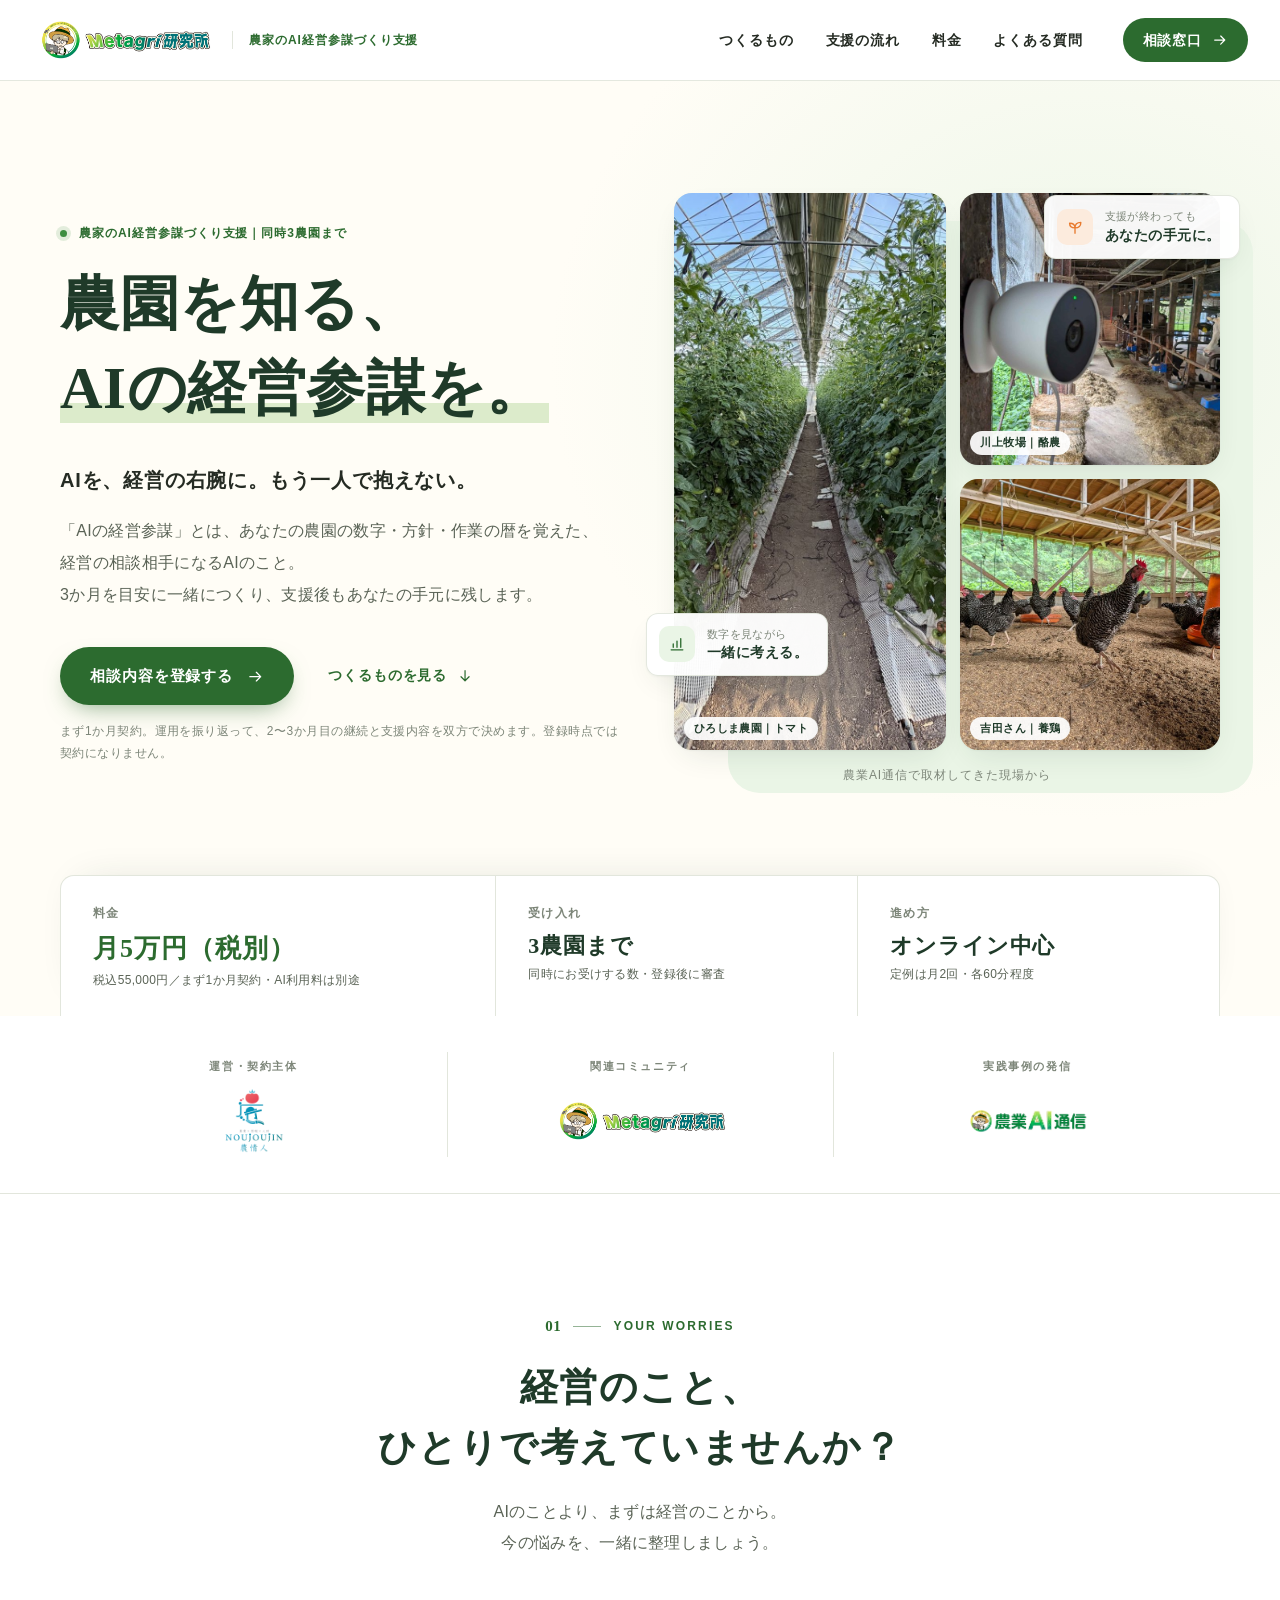
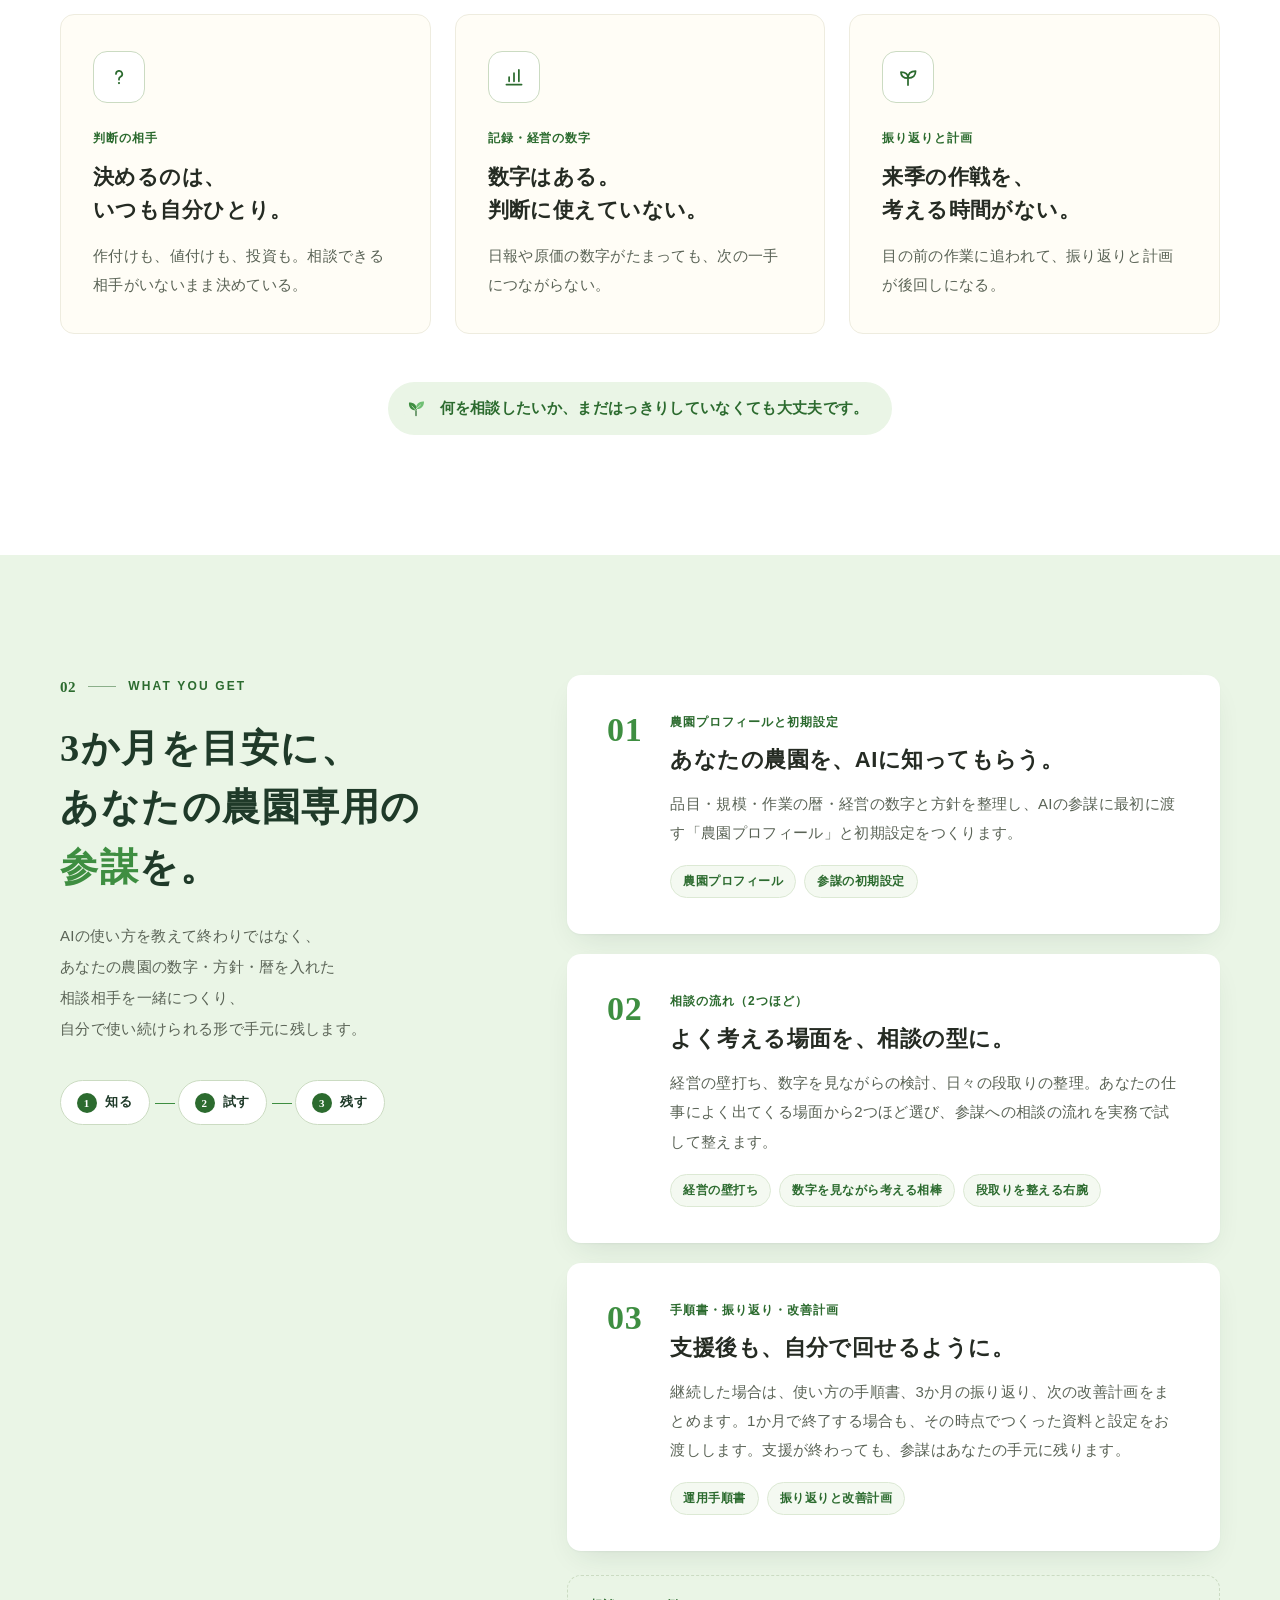
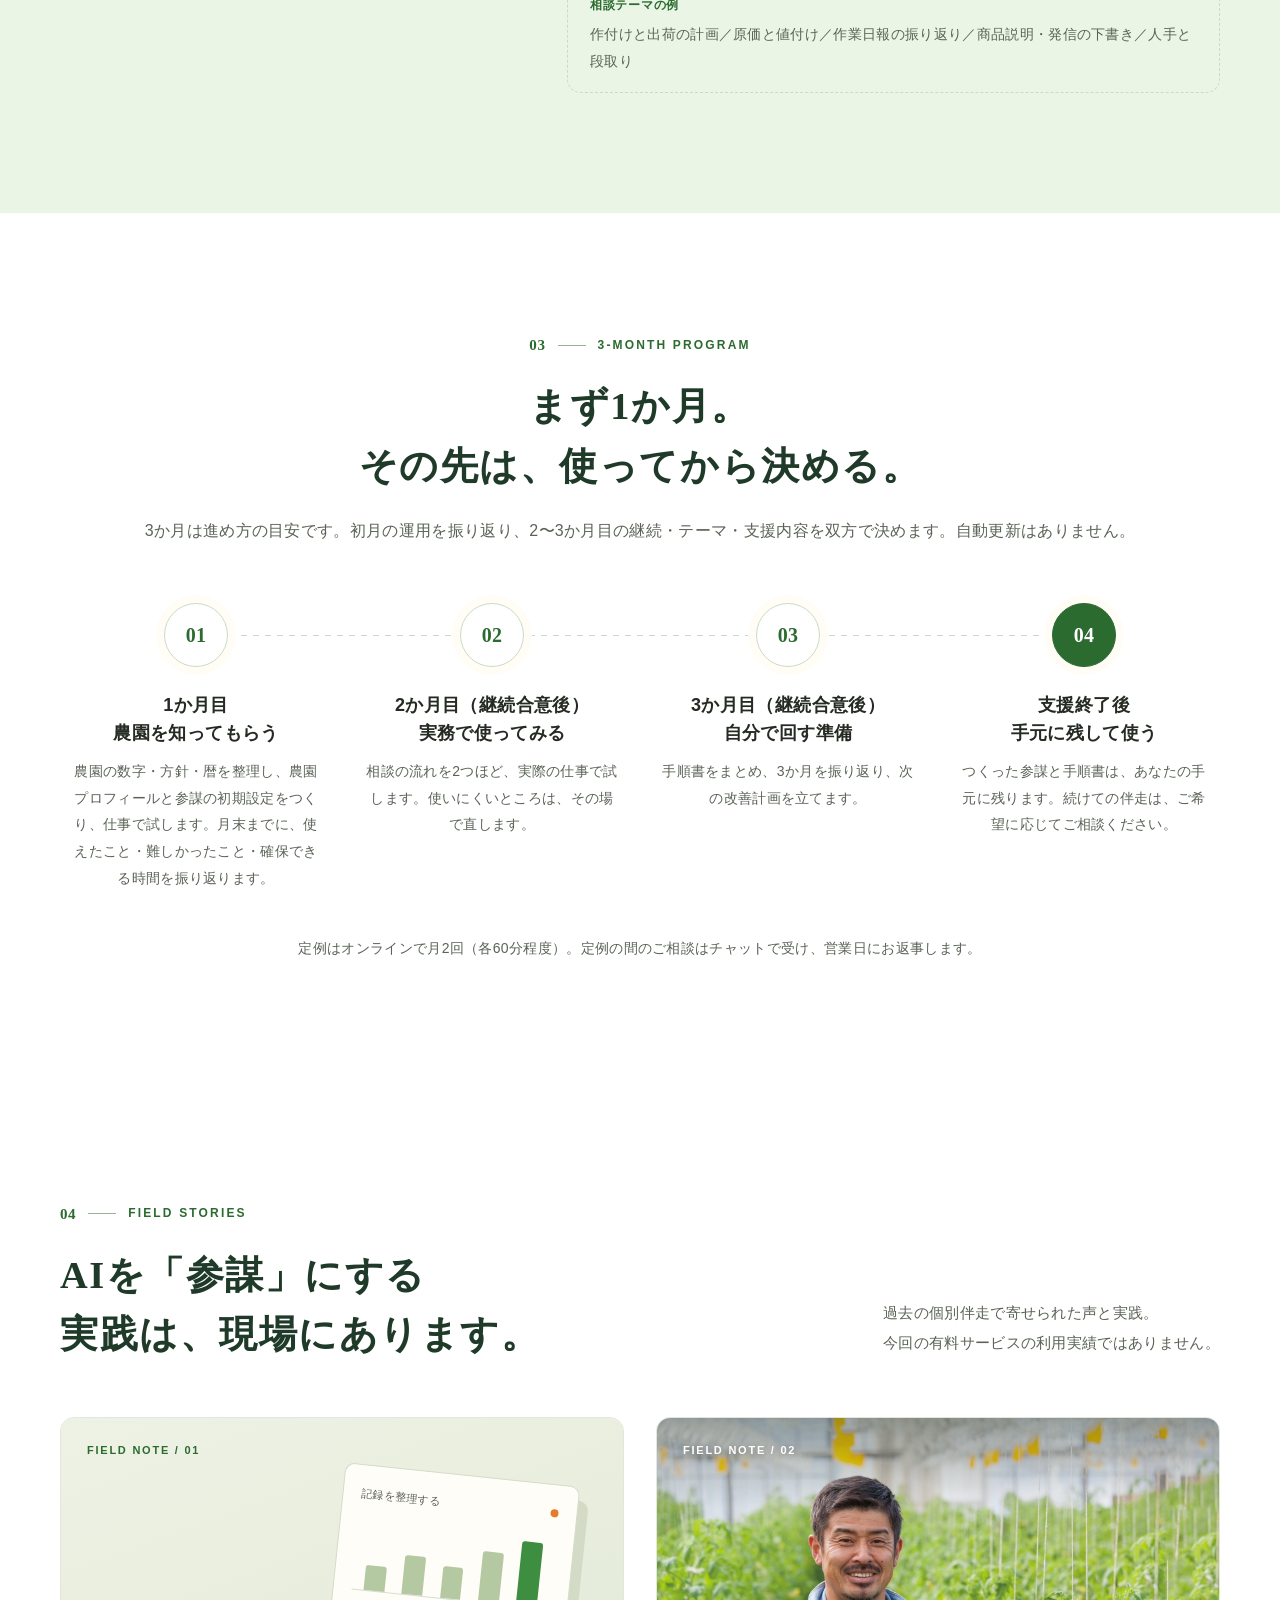
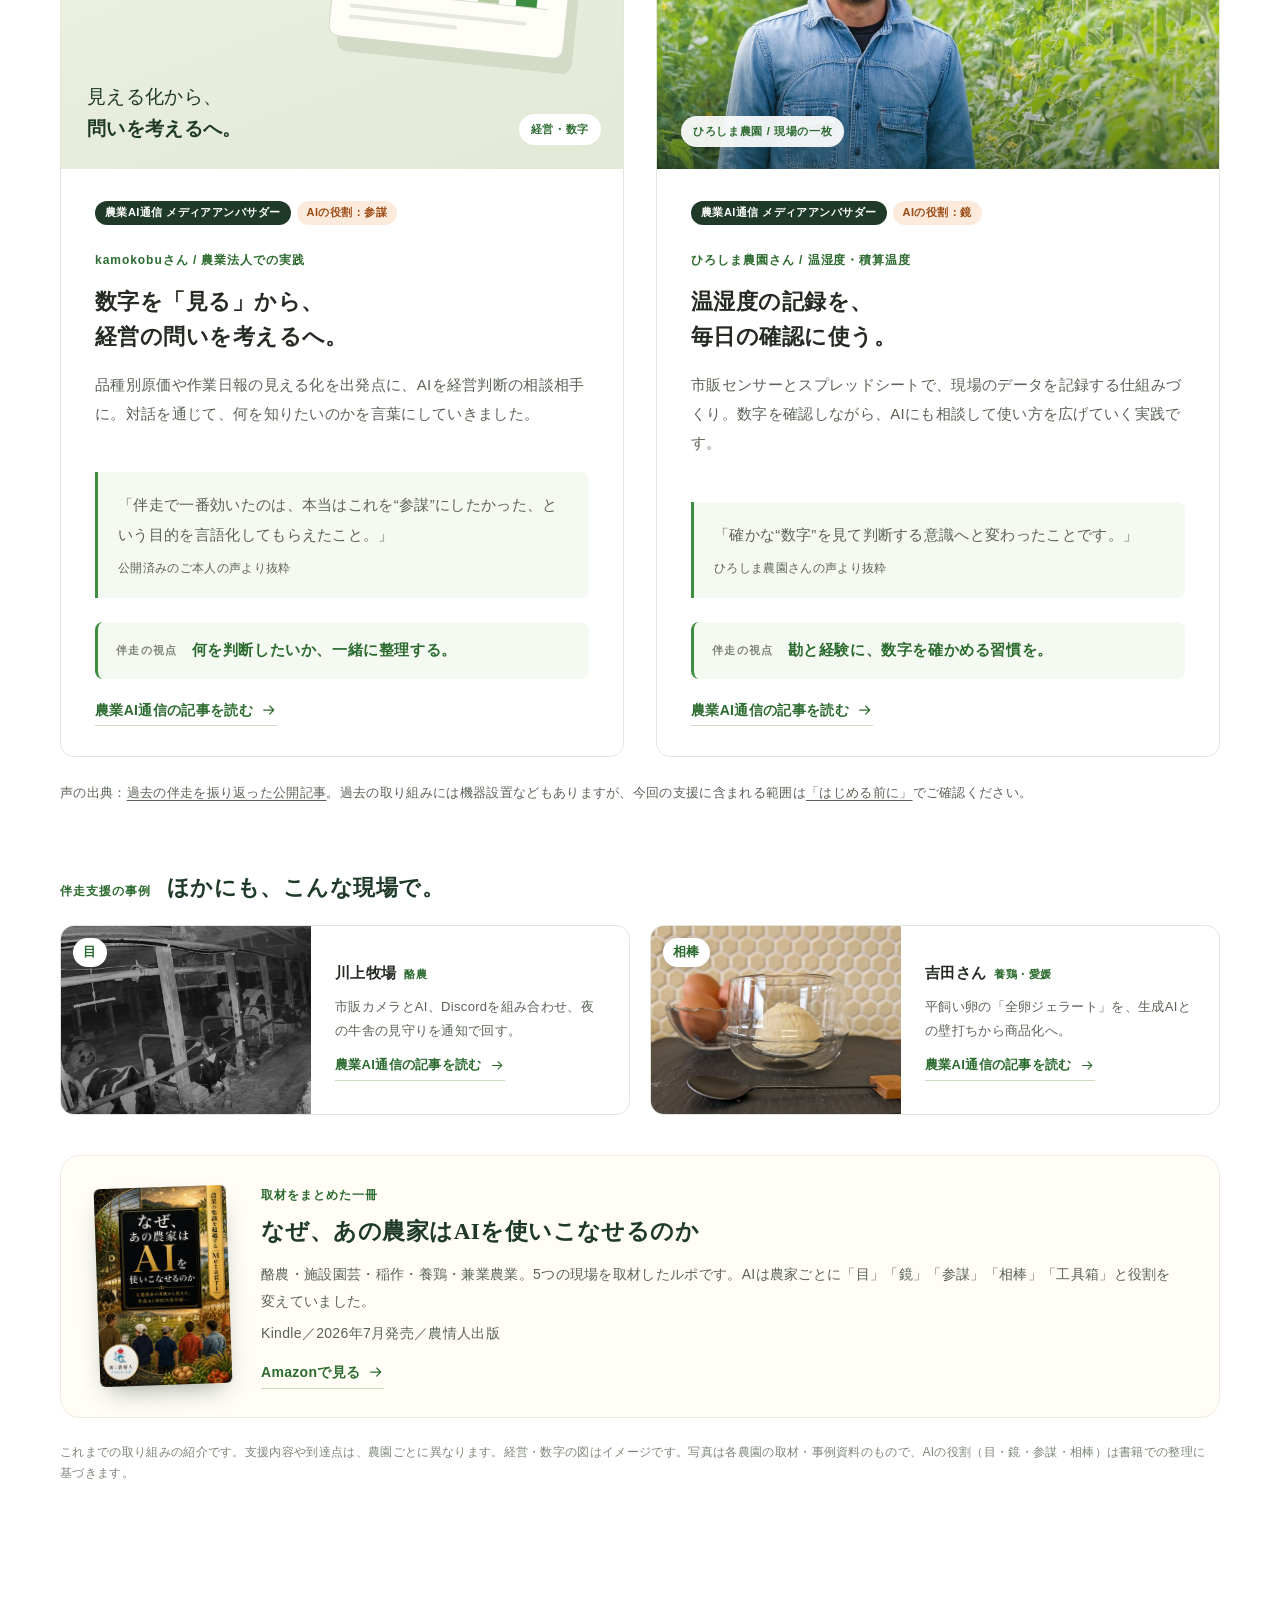
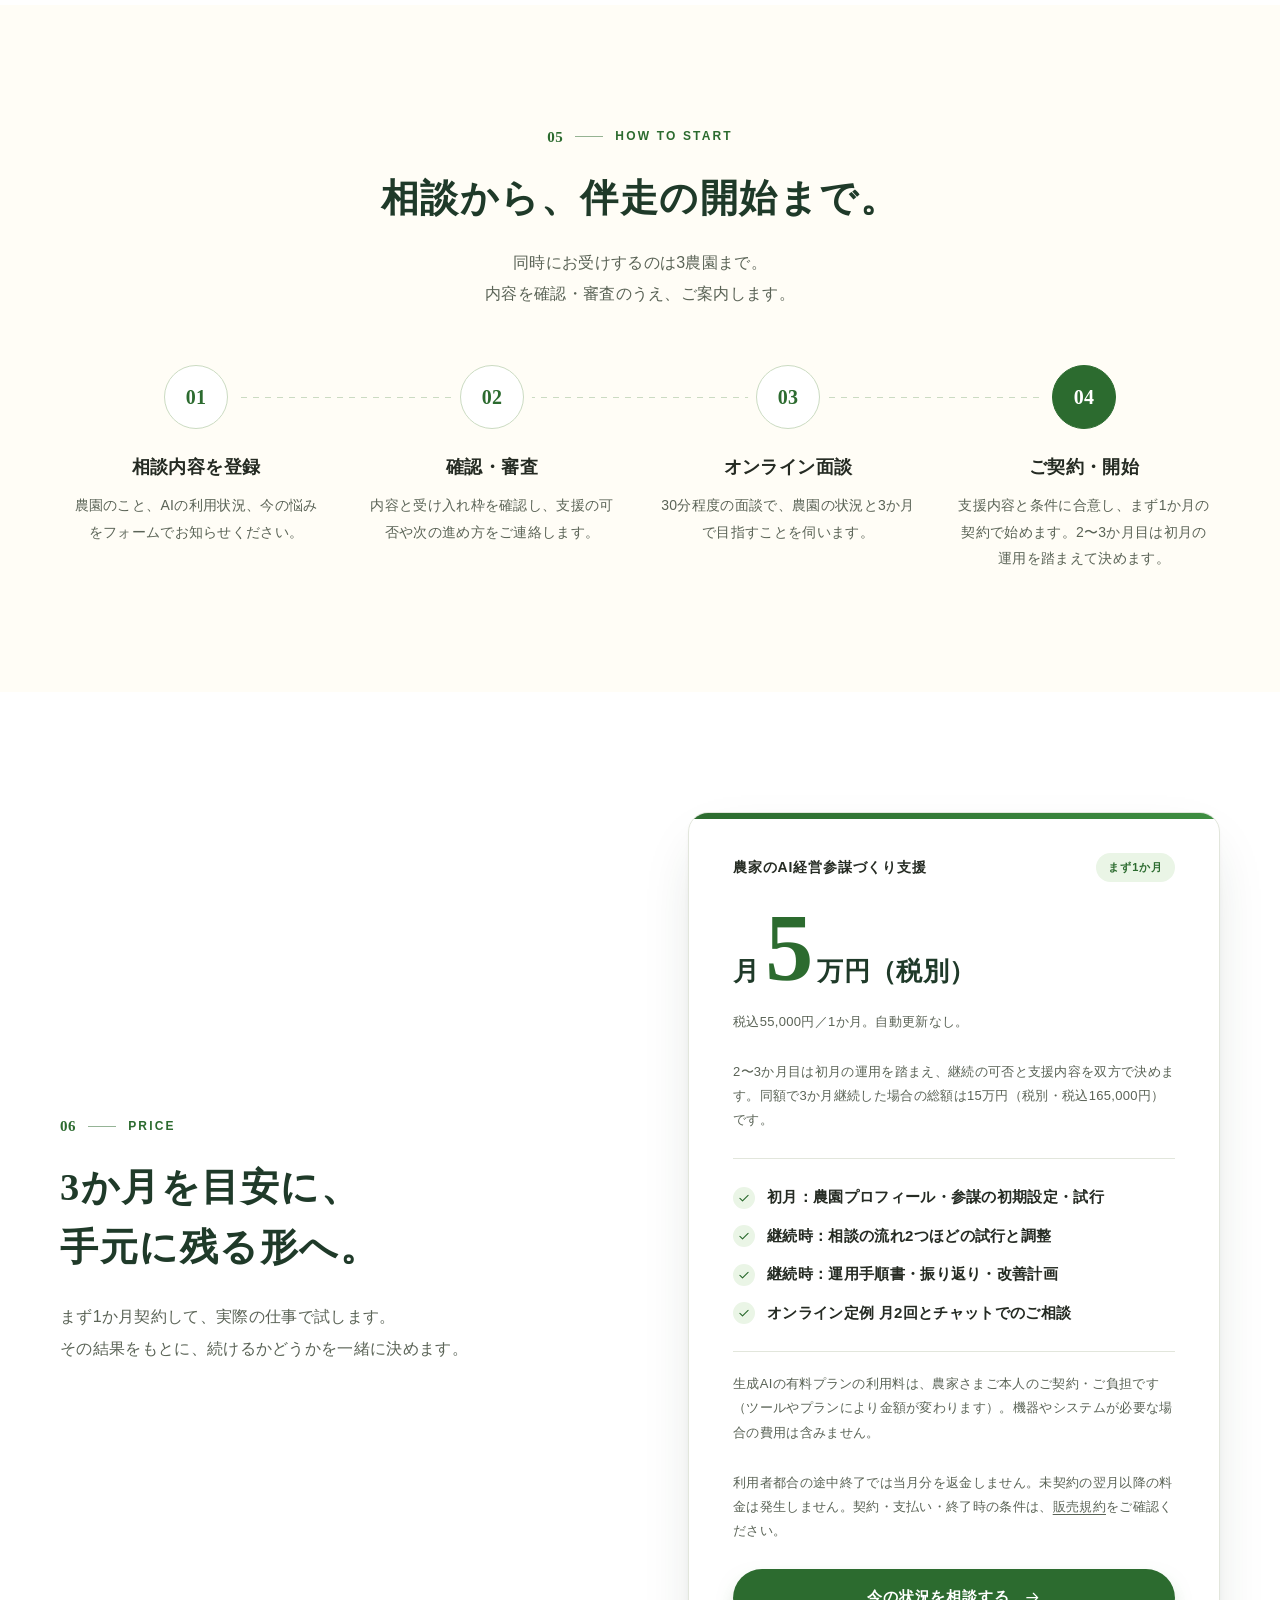
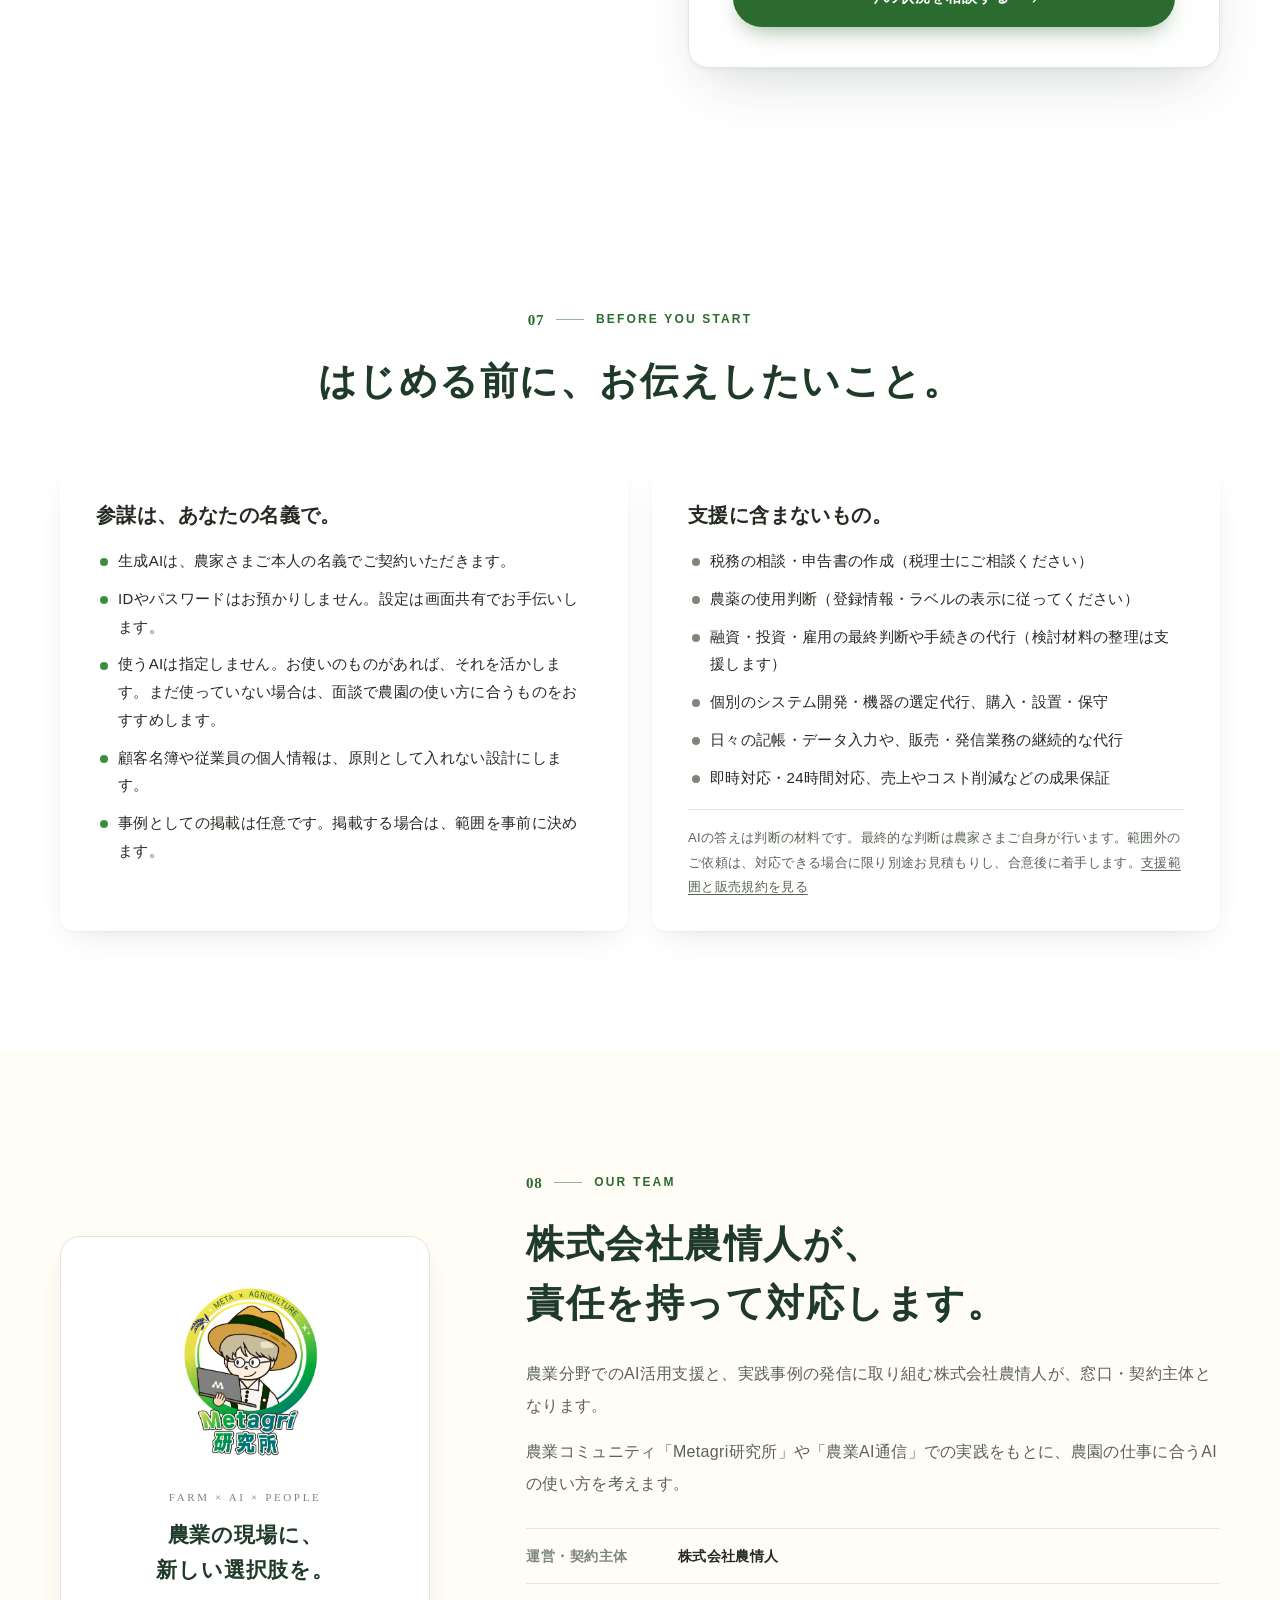
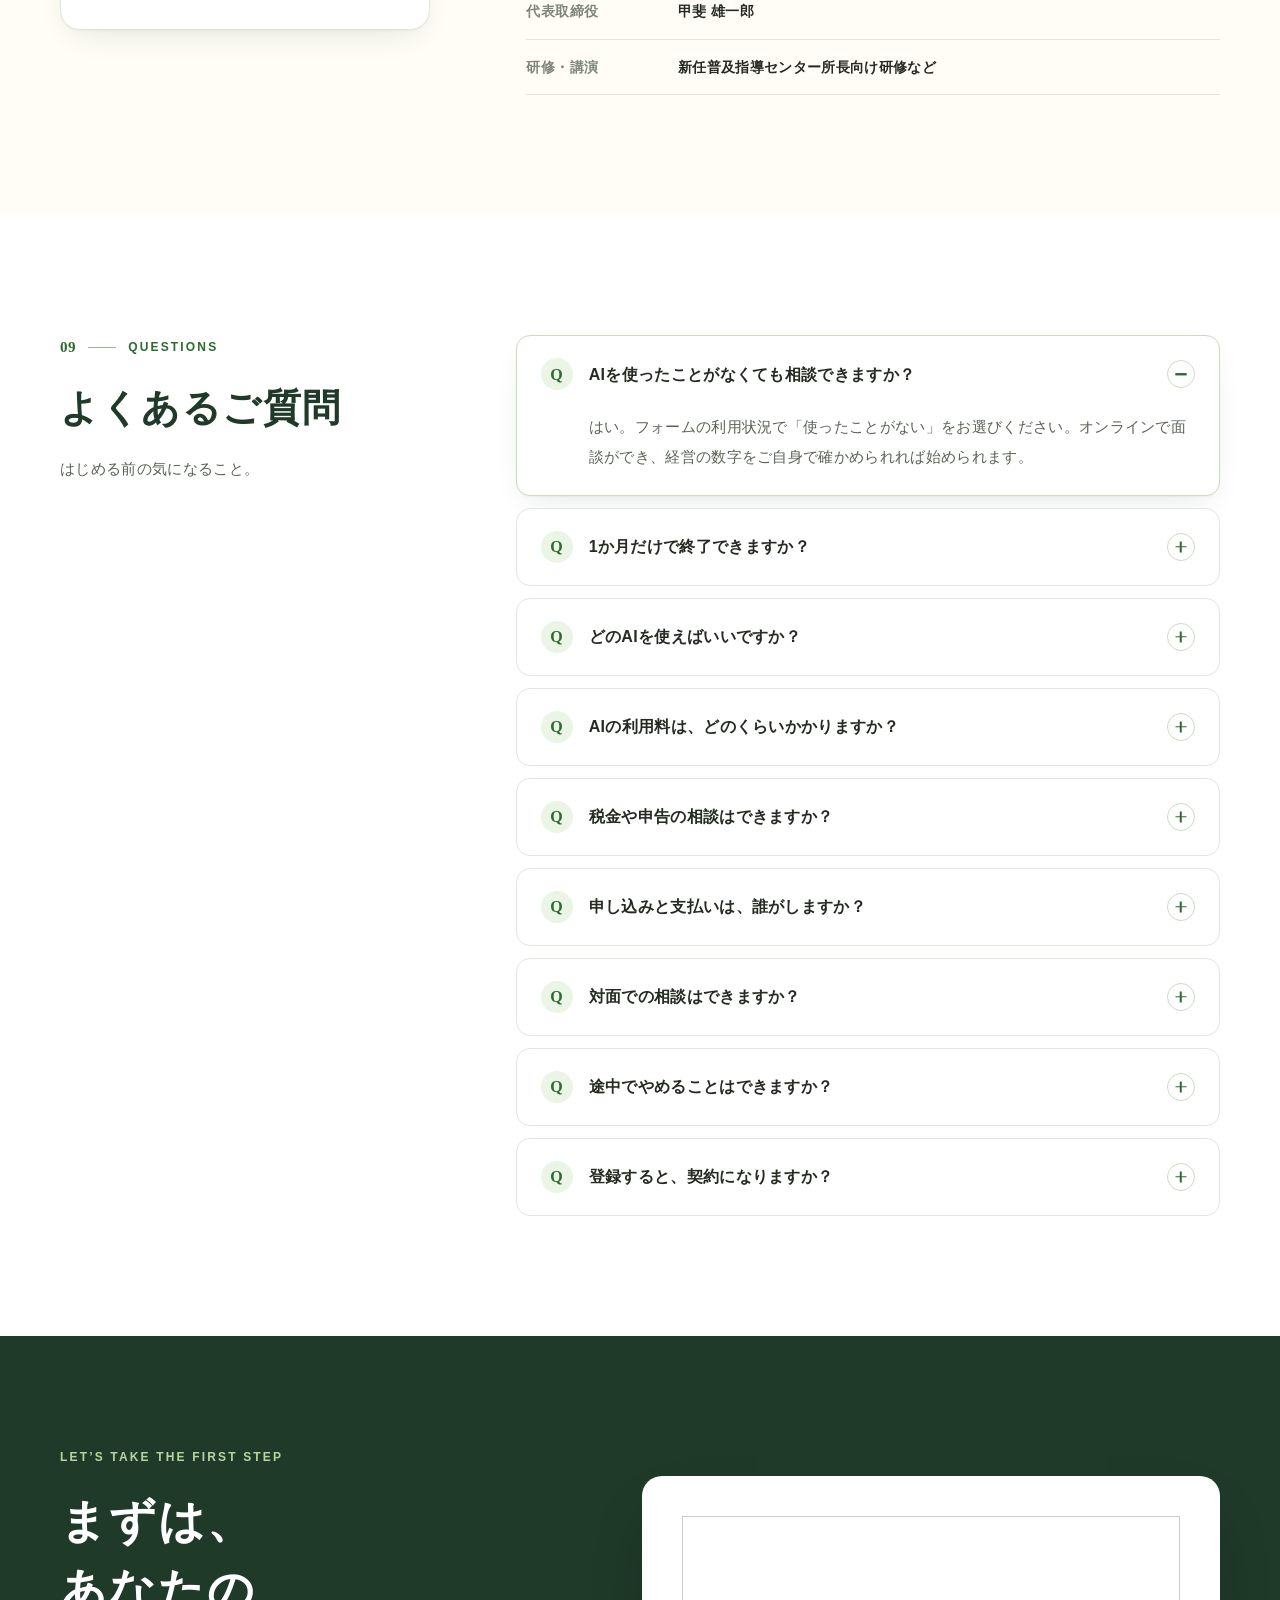
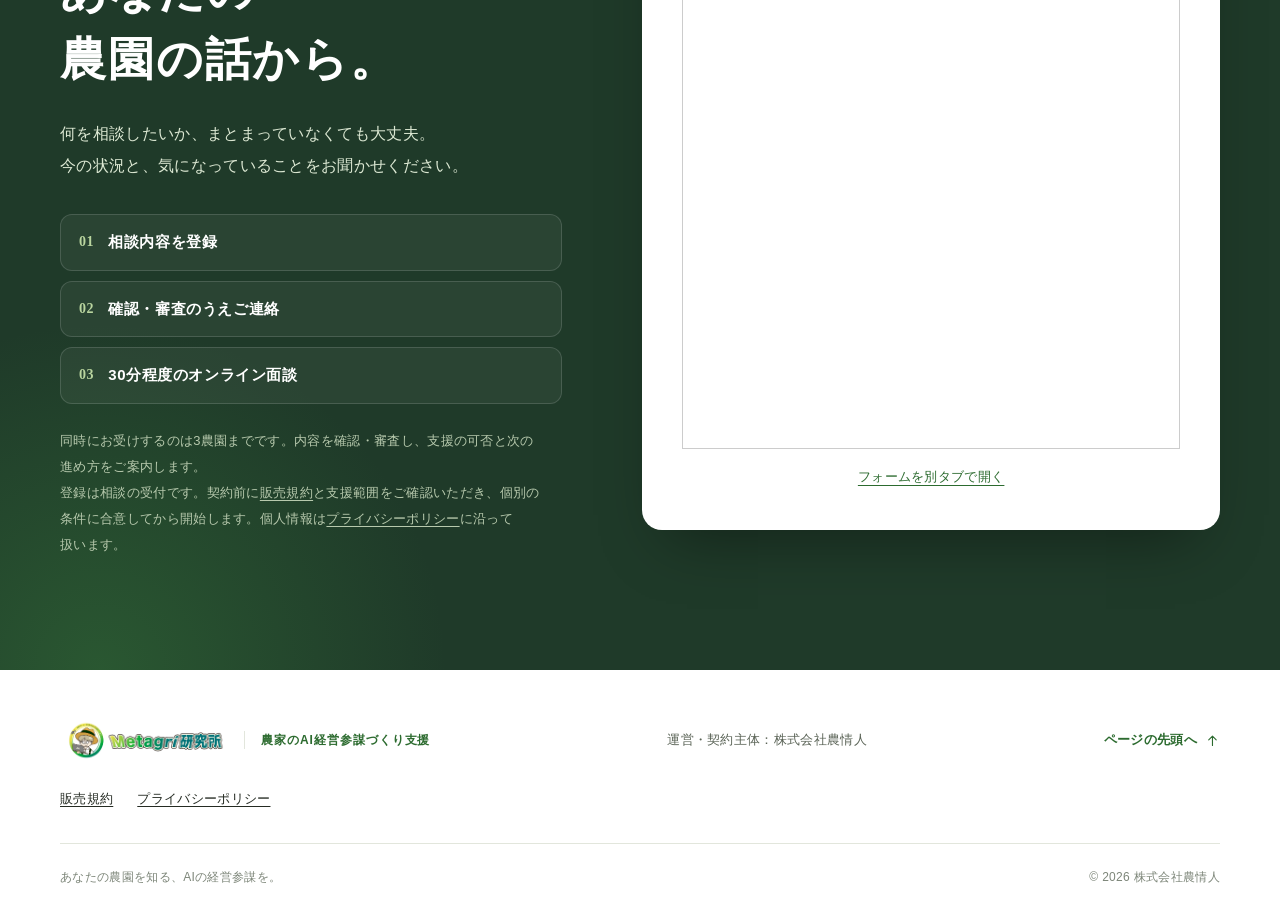
==== commit a4967ea3: "Clarify monthly support contract and add service terms" ====
--- a/index.html
+++ b/index.html
@@ -3,7 +3,7 @@
 <head>
   <meta charset="utf-8">
   <meta name="viewport" content="width=device-width, initial-scale=1">
-  <meta name="description" content="農家のAI経営参謀づくり支援。あなたの農園の数字・方針・作業の暦を覚えた「経営の相談相手になるAI」を、3か月で一緒につくり、手元に残します。同時に3農園まで・審査制。月5万円（税別）×3か月。">
+  <meta name="description" content="農家のAI経営参謀づくり支援。あなたの農園を知るAIを、経営の右腕に。まず1か月契約し、運用を踏まえて2〜3か月目の継続と支援内容を決めます。同時に3農園まで・審査制。月5万円（税別・税込55,000円）。">
   <meta name="theme-color" content="#1F3A29">
   <title>農家のAI経営参謀づくり支援｜株式会社農情人・Metagri研究所</title>
   <link rel="canonical" href="https://ai-support.metagri-labo.com/">
@@ -11,7 +11,7 @@
   <meta property="og:locale" content="ja_JP">
   <meta property="og:url" content="https://ai-support.metagri-labo.com/">
   <meta property="og:title" content="農家のAI経営参謀づくり支援｜株式会社農情人・Metagri研究所">
-  <meta property="og:description" content="農家のAI経営参謀づくり支援。あなたの農園の数字・方針・作業の暦を覚えた「経営の相談相手になるAI」を、3か月で一緒につくり、手元に残します。同時に3農園まで・審査制。月5万円（税別）×3か月。">
+  <meta property="og:description" content="農家のAI経営参謀づくり支援。あなたの農園を知るAIを、経営の右腕に。まず1か月契約し、運用を踏まえて2〜3か月目の継続と支援内容を決めます。同時に3農園まで・審査制。月5万円（税別・税込55,000円）。">
   <link rel="icon" type="image/jpeg" href="assets/metagri-official.jpg">
   <link rel="stylesheet" href="style.css">
 </head>
@@ -33,7 +33,7 @@
 <header class="site-header">
   <div class="header-inner">
     <a class="brand official-brand" href="#top" aria-label="農家のAI経営参謀づくり支援 トップへ"><img src="assets/metagri-logo-horizontal.jpg" width="1437" height="382" alt="Metagri研究所"><span class="brand-sub"><span class="brand-sub-lead">農家の</span>AI経営参謀<br class="sp-only">づくり支援</span></a>
-    <nav aria-label="メインナビゲーション"><a href="#support">つくるもの</a><a href="#program">3か月の流れ</a><a href="#price">料金</a><a href="#faq">よくある質問</a></nav>
+    <nav aria-label="メインナビゲーション"><a href="#support">つくるもの</a><a href="#program">支援の流れ</a><a href="#price">料金</a><a href="#faq">よくある質問</a></nav>
     <a class="header-cta" href="#consultation">相談窓口<svg class="icon" aria-hidden="true"><use href="#i-arrow"/></svg></a>
   </div>
 </header>
@@ -42,15 +42,15 @@
   <section class="hero" id="top" aria-labelledby="hero-title">
     <div class="container hero-grid">
       <div class="hero-copy">
-        <p class="eyebrow eyebrow-plain"><span class="seed-dot"></span>農家のAI経営参謀づくり支援｜3農園まで・3か月</p>
+        <p class="eyebrow eyebrow-plain"><span class="seed-dot"></span>農家のAI経営参謀づくり支援｜同時3農園まで</p>
         <h1 id="hero-title"><span class="nw">農園を知る、</span><br><span class="nw mark">AIの経営参謀を。</span></h1>
-        <p class="hero-lead"><span class="nw">あなたの経営の悩み、</span><span class="nw">もう一人で抱えない。</span></p>
-        <p class="hero-description"><span class="nw">「AIの経営参謀」とは、</span><span class="nw">あなたの農園の数字・方針・</span><span class="nw">作業の暦を覚えた、</span><span class="nw">経営の相談相手になるAIのこと。</span><br class="desktop-break"><span class="nw">3か月で一緒につくり、</span><span class="nw">終わったあともあなたの手元に残ります。</span></p>
+        <p class="hero-lead"><span class="nw">AIを、経営の右腕に。</span><span class="nw">もう一人で抱えない。</span></p>
+        <p class="hero-description"><span class="nw">「AIの経営参謀」とは、</span><span class="nw">あなたの農園の数字・方針・</span><span class="nw">作業の暦を覚えた、</span><span class="nw">経営の相談相手になるAIのこと。</span><br class="desktop-break"><span class="nw">3か月を目安に一緒につくり、</span><span class="nw">支援後もあなたの手元に残します。</span></p>
         <div class="hero-actions">
           <a class="button" href="#consultation">相談内容を登録する<svg class="icon" aria-hidden="true"><use href="#i-arrow"/></svg></a>
           <a class="button-ghost" href="#support">つくるものを見る<svg class="icon" aria-hidden="true"><use href="#i-down"/></svg></a>
         </div>
-        <p class="hero-note">登録内容を確認・審査してご案内します。登録時点では契約になりません。</p>
+        <p class="hero-note">まず1か月契約。運用を振り返って、2〜3か月目の継続と支援内容を双方で決めます。登録時点では契約になりません。</p>
       </div>
       <div class="hero-art">
         <div class="hero-photos">
@@ -60,12 +60,12 @@
         </div>
         <p class="art-caption">農業AI通信で取材してきた現場から</p>
         <div class="floating-note note-one"><span class="note-icon" aria-hidden="true"><svg class="icon"><use href="#i-chart"/></svg></span><div><small>数字を見ながら</small><strong>一緒に考える。</strong></div></div>
-        <div class="floating-note note-two"><span class="note-icon note-icon-warm" aria-hidden="true"><svg class="icon"><use href="#i-sprout"/></svg></span><div><small>3か月後には</small><strong>あなたの手元に。</strong></div></div>
+        <div class="floating-note note-two"><span class="note-icon note-icon-warm" aria-hidden="true"><svg class="icon"><use href="#i-sprout"/></svg></span><div><small>支援が終わっても</small><strong>あなたの手元に。</strong></div></div>
       </div>
     </div>
     <div class="container">
       <dl class="hero-facts">
-        <div class="fact fact-price"><dt>料金</dt><dd><strong>月5万円（税別）×3か月</strong><small>生成AIの利用料はご本人のご契約（別途）</small></dd></div>
+        <div class="fact fact-price"><dt>料金</dt><dd><strong>月5万円（税別）</strong><small>税込55,000円／まず1か月契約・AI利用料は別途</small></dd></div>
         <div class="fact"><dt>受け入れ</dt><dd><strong>3農園まで</strong><small>同時にお受けする数・登録後に審査</small></dd></div>
         <div class="fact"><dt>進め方</dt><dd><strong>オンライン中心</strong><small>定例は月2回・各60分程度</small></dd></div>
       </dl>
@@ -100,14 +100,14 @@
     <div class="container support-layout">
       <div class="support-heading">
         <p class="eyebrow"><span class="eyebrow-no">02</span>WHAT YOU GET</p>
-        <h2 id="support-title"><span class="nw">3か月で、</span><br><span class="nw">あなたの農園専用の</span><br><span class="nw"><em>参謀</em>を。</span></h2>
+        <h2 id="support-title"><span class="nw">3か月を目安に、</span><br><span class="nw">あなたの農園専用の</span><br><span class="nw"><em>参謀</em>を。</span></h2>
         <p>AIの使い方を教えて終わりではなく、<br>あなたの農園の数字・方針・暦を入れた<br>相談相手を一緒につくり、<br>自分で使い続けられる形で手元に残します。</p>
-        <ol class="support-cycle" aria-label="3か月の進め方"><li>知る</li><li>試す</li><li>残す</li></ol>
+        <ol class="support-cycle" aria-label="継続した場合の3か月の進め方"><li>知る</li><li>試す</li><li>残す</li></ol>
       </div>
       <div class="support-list">
         <article class="support-item"><span class="service-number">01</span><div><p class="mini-label">農園プロフィールと初期設定</p><h3>あなたの農園を、AIに知ってもらう。</h3><p>品目・規模・作業の暦・経営の数字と方針を整理し、AIの参謀に最初に渡す「農園プロフィール」と初期設定をつくります。</p><div class="tags"><span>農園プロフィール</span><span>参謀の初期設定</span></div></div></article>
         <article class="support-item"><span class="service-number">02</span><div><p class="mini-label">相談の流れ（2つほど）</p><h3>よく考える場面を、相談の型に。</h3><p>経営の壁打ち、数字を見ながらの検討、日々の段取りの整理。あなたの仕事によく出てくる場面から2つほど選び、参謀への相談の流れを実務で試して整えます。</p><div class="tags"><span>経営の壁打ち</span><span>数字を見ながら考える相棒</span><span>段取りを整える右腕</span></div></div></article>
-        <article class="support-item"><span class="service-number">03</span><div><p class="mini-label">手順書・振り返り・改善計画</p><h3>3か月後も、自分で回せるように。</h3><p>使い方の手順書、3か月の振り返り、次の改善計画をまとめます。支援が終わっても、参謀はあなたの手元に残ります。</p><div class="tags"><span>運用手順書</span><span>振り返りと改善計画</span></div></div></article>
+        <article class="support-item"><span class="service-number">03</span><div><p class="mini-label">手順書・振り返り・改善計画</p><h3>支援後も、自分で回せるように。</h3><p>継続した場合は、使い方の手順書、3か月の振り返り、次の改善計画をまとめます。1か月で終了する場合も、その時点でつくった資料と設定をお渡しします。支援が終わっても、参謀はあなたの手元に残ります。</p><div class="tags"><span>運用手順書</span><span>振り返りと改善計画</span></div></div></article>
         <p class="support-note"><b>相談テーマの例</b>作付けと出荷の計画／原価と値付け／作業日報の振り返り／商品説明・発信の下書き／人手と段取り</p>
       </div>
     </div>
@@ -117,14 +117,14 @@
     <div class="container">
       <div class="section-heading center">
         <p class="eyebrow"><span class="eyebrow-no">03</span>3-MONTH PROGRAM</p>
-        <h2 id="program-title"><span class="nw">3か月の流れ。</span></h2>
-        <p>オンラインの定例と、その間の相談で進めます。</p>
+        <h2 id="program-title"><span class="nw">まず1か月。</span><br><span class="nw">その先は、使ってから決める。</span></h2>
+        <p>3か月は進め方の目安です。初月の運用を振り返り、2〜3か月目の継続・テーマ・支援内容を双方で決めます。自動更新はありません。</p>
       </div>
       <ol class="steps">
-        <li><span class="step-no">01</span><h3>1か月目<br>農園を知ってもらう</h3><p>農園の数字・方針・暦を整理し、農園プロフィールと参謀の初期設定をつくります。</p></li>
-        <li><span class="step-no">02</span><h3>2か月目<br>実務で使ってみる</h3><p>相談の流れを2つほど、実際の仕事で試します。使いにくいところは、その場で直します。</p></li>
-        <li><span class="step-no">03</span><h3>3か月目<br>自分で回す準備</h3><p>手順書をまとめ、3か月を振り返り、次の改善計画を立てます。</p></li>
-        <li><span class="step-no">04</span><h3>その後<br>手元に残して使う</h3><p>つくった参謀と手順書は、あなたの手元に残ります。続けての伴走は、ご希望に応じてご相談ください。</p></li>
+        <li><span class="step-no">01</span><h3>1か月目<br>農園を知ってもらう</h3><p>農園の数字・方針・暦を整理し、農園プロフィールと参謀の初期設定をつくり、仕事で試します。月末までに、使えたこと・難しかったこと・確保できる時間を振り返ります。</p></li>
+        <li><span class="step-no">02</span><h3>2か月目（継続合意後）<br>実務で使ってみる</h3><p>相談の流れを2つほど、実際の仕事で試します。使いにくいところは、その場で直します。</p></li>
+        <li><span class="step-no">03</span><h3>3か月目（継続合意後）<br>自分で回す準備</h3><p>手順書をまとめ、3か月を振り返り、次の改善計画を立てます。</p></li>
+        <li><span class="step-no">04</span><h3>支援終了後<br>手元に残して使う</h3><p>つくった参謀と手順書は、あなたの手元に残ります。続けての伴走は、ご希望に応じてご相談ください。</p></li>
       </ol>
       <p class="program-note">定例はオンラインで月2回（各60分程度）。定例の間のご相談はチャットで受け、営業日にお返事します。</p>
     </div>
@@ -134,18 +134,19 @@
     <div class="container">
       <div class="heading-row">
         <div><p class="eyebrow"><span class="eyebrow-no">04</span>FIELD STORIES</p><h2 id="stories-title"><span class="nw">AIを「参謀」にする</span><br><span class="nw">実践は、現場にあります。</span></h2></div>
-        <p>農業AI通信で紹介してきた取り組み。<br>農園の課題によって、AIの役割も変わります。</p>
+        <p>過去の個別伴走で寄せられた声と実践。<br>今回の有料サービスの利用実績ではありません。</p>
       </div>
       <div class="story-grid">
         <article class="story-card">
           <div class="story-visual visual-business" aria-hidden="true"><span class="visual-index">FIELD NOTE / 01</span><div class="business-sheet"><div class="sheet-top"><span>記録を整理する</span><i></i></div><div class="sheet-chart"><b></b><b></b><b></b><b></b><b></b></div><div class="sheet-lines"><i></i><i></i></div></div><div class="visual-caption">見える化から、<br><strong>問いを考えるへ。</strong></div><span class="visual-label">経営・数字</span></div>
-          <div class="story-body"><p class="story-badges"><span class="badge-amb">農業AI通信 メディアアンバサダー</span><span class="badge-role">AIの役割：参謀</span></p><p class="mini-label">kamokobuさん / 農業法人での実践</p><h3>数字を「見る」から、<br>経営の問いを考えるへ。</h3><p>品種別原価や作業日報の見える化を出発点に、AIを経営判断の相談相手に。対話を通じて、何を知りたいのかを言葉にしていきました。</p><p class="story-takeaway"><span>伴走の視点</span><b>まず、目的を言葉にする。</b></p><a class="text-arrow story-link" href="https://metagri-labo.com/ai-guide/ambassador-kamokobu-vol1/" target="_blank" rel="noopener noreferrer" aria-label="kamokobuさんの記事「挫折と転換 ― 農家がAIと経営コックピットを作るまで」を読む（農業AI通信・新しいタブで開きます）">農業AI通信の記事を読む<svg class="icon" aria-hidden="true"><use href="#i-arrow"/></svg></a></div>
+          <div class="story-body"><p class="story-badges"><span class="badge-amb">農業AI通信 メディアアンバサダー</span><span class="badge-role">AIの役割：参謀</span></p><p class="mini-label">kamokobuさん / 農業法人での実践</p><h3>数字を「見る」から、<br>経営の問いを考えるへ。</h3><p>品種別原価や作業日報の見える化を出発点に、AIを経営判断の相談相手に。対話を通じて、何を知りたいのかを言葉にしていきました。</p><p class="story-voice">「伴走で一番効いたのは、本当はこれを“参謀”にしたかった、という目的を言語化してもらえたこと。」<span>公開済みのご本人の声より抜粋</span></p><p class="story-takeaway"><span>伴走の視点</span><b>何を判断したいか、一緒に整理する。</b></p><a class="text-arrow story-link" href="https://metagri-labo.com/ai-guide/ambassador-kamokobu-vol1/" target="_blank" rel="noopener noreferrer" aria-label="kamokobuさんの経営データ活用の記事を読む（農業AI通信・新しいタブで開きます）">農業AI通信の記事を読む<svg class="icon" aria-hidden="true"><use href="#i-arrow"/></svg></a></div>
         </article>
         <article class="story-card">
           <div class="story-visual visual-photo"><img src="assets/hiroshima-farm-portrait.jpg" width="1618" height="1012" alt="ひろしま農園の事例資料にある、トマトのハウス内で撮影された写真"><span class="visual-index visual-index-light">FIELD NOTE / 02</span><span class="photo-label">ひろしま農園 / 現場の一枚</span></div>
-          <div class="story-body"><p class="story-badges"><span class="badge-amb">農業AI通信 メディアアンバサダー</span><span class="badge-role">AIの役割：鏡</span></p><p class="mini-label">ひろしま農園さん / 温湿度・積算温度</p><h3>温湿度の記録を、<br>毎日の確認に使う。</h3><p>市販センサーとスプレッドシートで、現場のデータを記録する仕組みづくり。数字を確認しながら、AIにも相談して使い方を広げていく実践です。</p><p class="story-takeaway"><span>伴走の視点</span><b>現場で確かめながら使う。</b></p><a class="text-arrow story-link" href="https://metagri-labo.com/ai-guide/hiroshima-tomato-vol4/" target="_blank" rel="noopener noreferrer" aria-label="ひろしま農園さんの記事「スプレッドシートに刻まれた最初のデータ」を読む（農業AI通信・新しいタブで開きます）">農業AI通信の記事を読む<svg class="icon" aria-hidden="true"><use href="#i-arrow"/></svg></a></div>
+          <div class="story-body"><p class="story-badges"><span class="badge-amb">農業AI通信 メディアアンバサダー</span><span class="badge-role">AIの役割：鏡</span></p><p class="mini-label">ひろしま農園さん / 温湿度・積算温度</p><h3>温湿度の記録を、<br>毎日の確認に使う。</h3><p>市販センサーとスプレッドシートで、現場のデータを記録する仕組みづくり。数字を確認しながら、AIにも相談して使い方を広げていく実践です。</p><p class="story-voice">「確かな“数字”を見て判断する意識へと変わったことです。」<span>ひろしま農園さんの声より抜粋</span></p><p class="story-takeaway"><span>伴走の視点</span><b>勘と経験に、数字を確かめる習慣を。</b></p><a class="text-arrow story-link" href="https://metagri-labo.com/ai-guide/hiroshima-tomato-vol4/" target="_blank" rel="noopener noreferrer" aria-label="ひろしま農園さんの記事「スプレッドシートに刻まれた最初のデータ」を読む（農業AI通信・新しいタブで開きます）">農業AI通信の記事を読む<svg class="icon" aria-hidden="true"><use href="#i-arrow"/></svg></a></div>
         </article>
       </div>
+      <p class="section-footnote voice-source">声の出典：<a href="https://note.com/noujoujin/n/n6a2ea37c250a" target="_blank" rel="noopener noreferrer">過去の伴走を振り返った公開記事</a>。過去の取り組みには機器設置などもありますが、今回の支援に含まれる範囲は<a href="#terms">「はじめる前に」</a>でご確認ください。</p>
       <div class="cases">
         <div class="cases-head"><p class="mini-label">伴走支援の事例</p><h3>ほかにも、こんな現場で。</h3></div>
         <div class="case-grid case-grid-2">
@@ -178,7 +179,7 @@
         <li><span class="step-no">01</span><h3>相談内容を登録</h3><p>農園のこと、AIの利用状況、今の悩みをフォームでお知らせください。</p></li>
         <li><span class="step-no">02</span><h3>確認・審査</h3><p>内容と受け入れ枠を確認し、支援の可否や次の進め方をご連絡します。</p></li>
         <li><span class="step-no">03</span><h3>オンライン面談</h3><p>30分程度の面談で、農園の状況と3か月で目指すことを伺います。</p></li>
-        <li><span class="step-no">04</span><h3>ご契約・開始</h3><p>支援内容と条件に合意し、契約してから3か月の伴走を始めます。</p></li>
+        <li><span class="step-no">04</span><h3>ご契約・開始</h3><p>支援内容と条件に合意し、まず1か月の契約で始めます。2〜3か月目は初月の運用を踏まえて決めます。</p></li>
       </ol>
     </div>
   </section>
@@ -187,20 +188,22 @@
     <div class="container price-layout">
       <div class="price-heading">
         <p class="eyebrow"><span class="eyebrow-no">06</span>PRICE</p>
-        <h2 id="price-title"><span class="nw">3か月で、</span><br><span class="nw">手元に残る形へ。</span></h2>
-        <p class="price-description">料金は3か月の定額です。<br>同時にお受けするのは3農園までです。</p>
+        <h2 id="price-title"><span class="nw">3か月を目安に、</span><br><span class="nw">手元に残る形へ。</span></h2>
+        <p class="price-description">まず1か月契約して、実際の仕事で試します。<br>その結果をもとに、続けるかどうかを一緒に決めます。</p>
       </div>
       <div class="price-card">
-        <div class="price-card-top"><span>農家のAI経営参謀づくり支援</span><span class="price-badge">3か月の伴走</span></div>
+        <div class="price-card-top"><span>農家のAI経営参謀づくり支援</span><span class="price-badge">まず1か月</span></div>
         <p class="price-value"><span>月</span><strong>5</strong><span>万円（税別）</span></p>
-        <p class="price-caption">× 3か月（合計15万円・税別）</p>
+        <p class="price-caption">税込55,000円／1か月。自動更新なし。</p>
+        <p class="price-small">2〜3か月目は初月の運用を踏まえ、継続の可否と支援内容を双方で決めます。同額で3か月継続した場合の総額は15万円（税別・税込165,000円）です。</p>
         <ul class="price-details">
-          <li><svg class="icon" aria-hidden="true"><use href="#i-check"/></svg>農園プロフィールと参謀の初期設定</li>
-          <li><svg class="icon" aria-hidden="true"><use href="#i-check"/></svg>相談の流れ2つほどの試行と調整</li>
-          <li><svg class="icon" aria-hidden="true"><use href="#i-check"/></svg>運用手順書・振り返り・改善計画</li>
+          <li><svg class="icon" aria-hidden="true"><use href="#i-check"/></svg>初月：農園プロフィール・参謀の初期設定・試行</li>
+          <li><svg class="icon" aria-hidden="true"><use href="#i-check"/></svg>継続時：相談の流れ2つほどの試行と調整</li>
+          <li><svg class="icon" aria-hidden="true"><use href="#i-check"/></svg>継続時：運用手順書・振り返り・改善計画</li>
           <li><svg class="icon" aria-hidden="true"><use href="#i-check"/></svg>オンライン定例 月2回とチャットでのご相談</li>
         </ul>
         <p class="price-small">生成AIの有料プランの利用料は、農家さまご本人のご契約・ご負担です（ツールやプランにより金額が変わります）。機器やシステムが必要な場合の費用は含みません。</p>
+        <p class="price-small">利用者都合の途中終了では当月分を返金しません。未契約の翌月以降の料金は発生しません。契約・支払い・終了時の条件は、<a class="inline-link" href="terms.html">販売規約</a>をご確認ください。</p>
         <a class="button button-block" href="#consultation">今の状況を相談する<svg class="icon" aria-hidden="true"><use href="#i-arrow"/></svg></a>
       </div>
     </div>
@@ -224,14 +227,16 @@
           </ul>
         </article>
         <article class="terms-card terms-card-out">
-          <h3>この支援で扱わないこと。</h3>
+          <h3>支援に含まないもの。</h3>
           <ul>
             <li>税務の相談・申告書の作成（税理士にご相談ください）</li>
             <li>農薬の使用判断（登録情報・ラベルの表示に従ってください）</li>
-            <li>融資・投資・雇用の判断</li>
-            <li>個別のシステム開発・機器の設置</li>
+            <li>融資・投資・雇用の最終判断や手続きの代行（検討材料の整理は支援します）</li>
+            <li>個別のシステム開発・機器の選定代行、購入・設置・保守</li>
+            <li>日々の記帳・データ入力や、販売・発信業務の継続的な代行</li>
+            <li>即時対応・24時間対応、売上やコスト削減などの成果保証</li>
           </ul>
-          <p>AIの答えは、判断の材料です。最終的な判断は農家さまご自身が行います。3か月で収まらない作業は、別にお見積もりします。</p>
+          <p>AIの答えは判断の材料です。最終的な判断は農家さまご自身が行います。範囲外のご依頼は、対応できる場合に限り別途お見積もりし、合意後に着手します。<a class="inline-link" href="terms.html#scope">支援範囲と販売規約を見る</a></p>
         </article>
       </div>
     </div>
@@ -255,13 +260,13 @@
       <div class="faq-heading"><p class="eyebrow"><span class="eyebrow-no">09</span>QUESTIONS</p><h2 id="faq-title">よくあるご質問</h2><p>はじめる前の気になること。</p></div>
       <div class="faq-list">
         <details open><summary><span class="q">Q</span><span class="q-text">AIを使ったことがなくても相談できますか？</span><span class="toggle" aria-hidden="true"></span></summary><p>はい。フォームの利用状況で「使ったことがない」をお選びください。オンラインで面談ができ、経営の数字をご自身で確かめられれば始められます。</p></details>
-        <details><summary><span class="q">Q</span><span class="q-text">3か月が終わったら、どうなりますか？</span><span class="toggle" aria-hidden="true"></span></summary><p>つくった参謀と手順書はお手元に残り、ご自身で使い続けられます。続けて伴走を希望される場合は、終了前にご相談ください。内容と条件は、その時点でご相談のうえ決めます。</p></details>
+        <details><summary><span class="q">Q</span><span class="q-text">1か月だけで終了できますか？</span><span class="toggle" aria-hidden="true"></span></summary><p>はい。最初の契約は1か月です。初月の運用を振り返り、2〜3か月目の継続と支援内容は双方で合意して決めます。自動更新はなく、合意がなければ終了します。その時点でつくった資料と設定はお手元に残ります。3か月を超える支援も別途ご相談ください。</p></details>
         <details><summary><span class="q">Q</span><span class="q-text">どのAIを使えばいいですか？</span><span class="toggle" aria-hidden="true"></span></summary><p>指定はありません。すでにお使いの生成AIがあれば、それで参謀をつくります。まだ決まっていない場合は、面談で農園の使い方や予算を伺い、合いそうなものをおすすめします（決めるのは農家さまご自身です）。</p></details>
         <details><summary><span class="q">Q</span><span class="q-text">AIの利用料は、どのくらいかかりますか？</span><span class="toggle" aria-hidden="true"></span></summary><p>お使いになる生成AIの有料プランの料金がかかります。ツールやプランによって変わるため、面談でお使いの状況を伺ってご案内します。</p></details>
         <details><summary><span class="q">Q</span><span class="q-text">税金や申告の相談はできますか？</span><span class="toggle" aria-hidden="true"></span></summary><p>税務の相談や申告書の作成は扱いません。税理士にご相談ください。</p></details>
         <details><summary><span class="q">Q</span><span class="q-text">申し込みと支払いは、誰がしますか？</span><span class="toggle" aria-hidden="true"></span></summary><p>原則として、支援を受ける農家さま（個人・農業法人）ご本人に、お申し込みとお支払いをお願いしています。</p></details>
         <details><summary><span class="q">Q</span><span class="q-text">対面での相談はできますか？</span><span class="toggle" aria-hidden="true"></span></summary><p>オンラインを中心とした支援を想定しています。対面をご希望の場合は相談内容にご記入ください。地域や内容を確認してご案内します。</p></details>
-        <details><summary><span class="q">Q</span><span class="q-text">途中でやめることはできますか？</span><span class="toggle" aria-hidden="true"></span></summary><p>中途解約の条件は、契約の前にご説明します。</p></details>
+        <details><summary><span class="q">Q</span><span class="q-text">途中でやめることはできますか？</span><span class="toggle" aria-hidden="true"></span></summary><p>はい。info@noujoujin.com または合意した連絡用チャットでお知らせください。利用者都合で途中終了した場合、当月分は返金しません。未契約の翌月以降の料金は発生しません。当社都合で提供できない支援の精算など、詳しくは<a class="inline-link" href="terms.html#cancellation">販売規約</a>をご確認ください。</p></details>
         <details><summary><span class="q">Q</span><span class="q-text">登録すると、契約になりますか？</span><span class="toggle" aria-hidden="true"></span></summary><p>登録時点では契約になりません。内容を確認・審査し、支援内容と条件に合意してから契約します。</p></details>
       </div>
     </div>
@@ -279,6 +284,7 @@
           <li><b>03</b>30分程度のオンライン面談</li>
         </ol>
         <p class="consultation-note">同時にお受けするのは3農園までです。内容を確認・審査し、支援の可否と次の進め方をご案内します。</p>
+        <p class="consultation-note">登録は相談の受付です。契約前に<a class="inline-link" href="terms.html">販売規約</a>と支援範囲をご確認いただき、個別の条件に合意してから開始します。個人情報は<a class="inline-link" href="https://noujoujin.com/privacy-policy/" target="_blank" rel="noopener noreferrer">プライバシーポリシー</a>に沿って扱います。</p>
       </div>
       <!-- AIRTABLE SLOT: config.js の2つのURLを設定すると、ダミーからiframeへ切り替わります（JavaScriptが無効な環境ではこのダミーのまま）。 -->
       <div class="form-shell" id="airtable-slot"><div class="dummy-form" id="dummy-form"><div class="form-heading"><span class="mini-label">相談登録フォーム</span><span class="dummy-badge">読み込み中</span></div><h3>農園のこと、お聞かせください。</h3><p class="dummy-explanation">フォームを読み込めない場合は、JavaScriptを有効にしてページを再読み込みしてください。<br>この表示から個人情報の入力・送信はできません。</p><div class="dummy-fields" aria-hidden="true"><div class="dummy-row"><div><span>お名前</span><div class="dummy-input">例：農業 太郎</div></div><div><span>農園・法人名</span><div class="dummy-input">例：〇〇農園</div></div></div><div><span>メールアドレス</span><div class="dummy-input">連絡先のメールアドレス</div></div><div><span>相談したいこと</span><div class="dummy-options"><span>経営の判断</span><span>数字・原価</span><span>作付け・計画</span><span>まだ決まっていない</span></div></div><div><span>AIの利用状況</span><div class="dummy-input">今の状況に合う選択肢を選びます <b>⌄</b></div></div></div><button class="button dummy-button" type="button" disabled>フォームを読み込んでいます</button><p class="form-note">登録時点では契約になりません。</p></div></div>
@@ -292,6 +298,7 @@
     <p>運営・契約主体：株式会社農情人</p>
     <a href="#top" class="back-top">ページの先頭へ<svg class="icon" aria-hidden="true"><use href="#i-up"/></svg></a>
   </div>
+  <div class="container footer-legal"><a href="terms.html">販売規約</a><a href="https://noujoujin.com/privacy-policy/" target="_blank" rel="noopener noreferrer">プライバシーポリシー</a></div>
   <div class="container footer-bottom"><span>あなたの農園を知る、AIの経営参謀を。</span><small>© 2026 株式会社農情人</small></div>
 </footer>
 
--- a/style.css
+++ b/style.css
@@ -616,3 +616,29 @@
 /* 2026-10-24 サービス名「農家のAI経営参謀づくり支援」で名称が長くなったため：相談ボタンを折り返さない／760px以下は「農家の」を省く（ヒーロー上部に正式名称あり） */
 .header-cta{white-space:nowrap;flex-shrink:0}
 @media (max-width:760px){.official-brand .brand-sub .brand-sub-lead{display:none}}
+
+/* 月次契約と販売規約（2026-10-24） */
+.inline-link,.voice-source a,.legal-main a:not(.button){text-decoration:underline;text-underline-offset:3px}
+.story-voice{margin:20px 0;padding:18px 20px;background:var(--green-soft);border-left:3px solid var(--green);border-radius:0 var(--radius-sm) var(--radius-sm) 0;font-size:15px;line-height:1.9}
+.story-voice span{display:block;margin-top:8px;font-size:12px;color:var(--muted)}
+.voice-source{margin-top:24px;color:var(--muted);font-size:13px;line-height:1.9}
+.footer-legal{display:flex;flex-wrap:wrap;gap:12px 24px;padding-top:24px;font-size:13px}
+.footer-legal a{text-decoration:underline;text-underline-offset:3px}
+.legal-main{max-width:920px;padding-top:64px;padding-bottom:64px}
+.legal-main h1{margin:12px 0 16px;font:600 clamp(25px,4vw,38px)/1.6 var(--serif)}
+.legal-date{color:var(--muted);font-size:13px;margin-bottom:24px}
+.legal-notice{background:var(--warm);border:1px solid var(--line-green);padding:20px 24px;border-radius:var(--radius);margin-bottom:28px;font-size:14px}
+.legal-notice strong{display:block;margin-bottom:4px}
+.legal-toc{display:flex;flex-wrap:wrap;gap:12px 24px;padding:24px 0;border-bottom:1px solid var(--line);margin:16px 0 32px;font-size:14px}
+.legal-main section{margin-top:40px}
+.legal-main h2{font-size:23px;margin-bottom:16px;line-height:1.6}
+.legal-main h3{font-size:18px;margin:24px 0 12px}
+.legal-main section p+p{margin-top:14px}
+.legal-main ul,.legal-main ol{padding-left:1.6em;margin:16px 0}
+.legal-main ul{list-style:disc}.legal-main ol{list-style:decimal}
+.legal-main li{padding-left:4px;margin-bottom:12px;overflow-wrap:anywhere}
+.legal-contact{margin-top:20px}
+.legal-contact>div{display:grid;grid-template-columns:150px 1fr;gap:12px;border-bottom:1px solid var(--line);padding:12px 0}
+.legal-contact dt{font-weight:600}.legal-contact dd{overflow-wrap:anywhere}
+.legal-back{margin-top:48px}
+@media(max-width:760px){.legal-main{padding-top:36px;padding-bottom:40px}.legal-main h2{font-size:20px}.legal-main li{font-size:14px}.legal-contact>div{grid-template-columns:1fr;gap:4px}.legal-notice{padding:16px}.story-voice{padding:14px 16px;font-size:14px}}
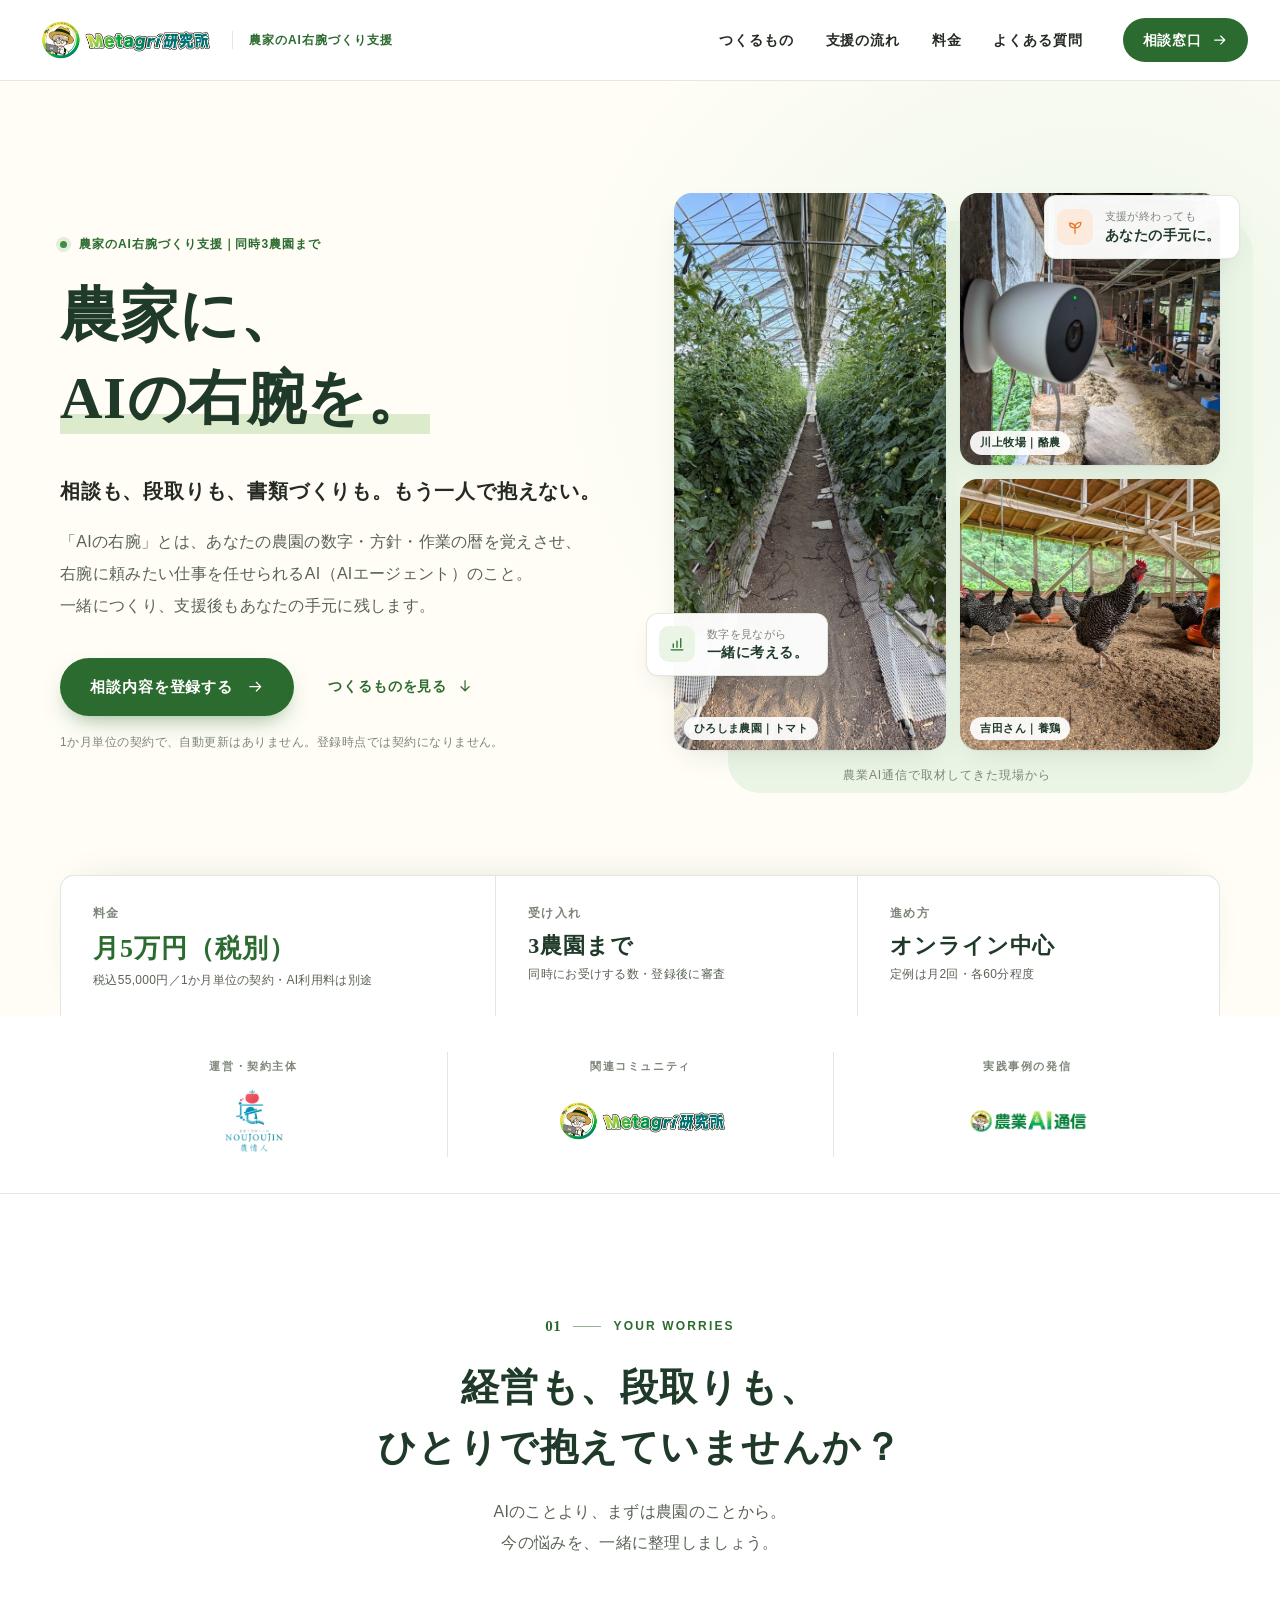
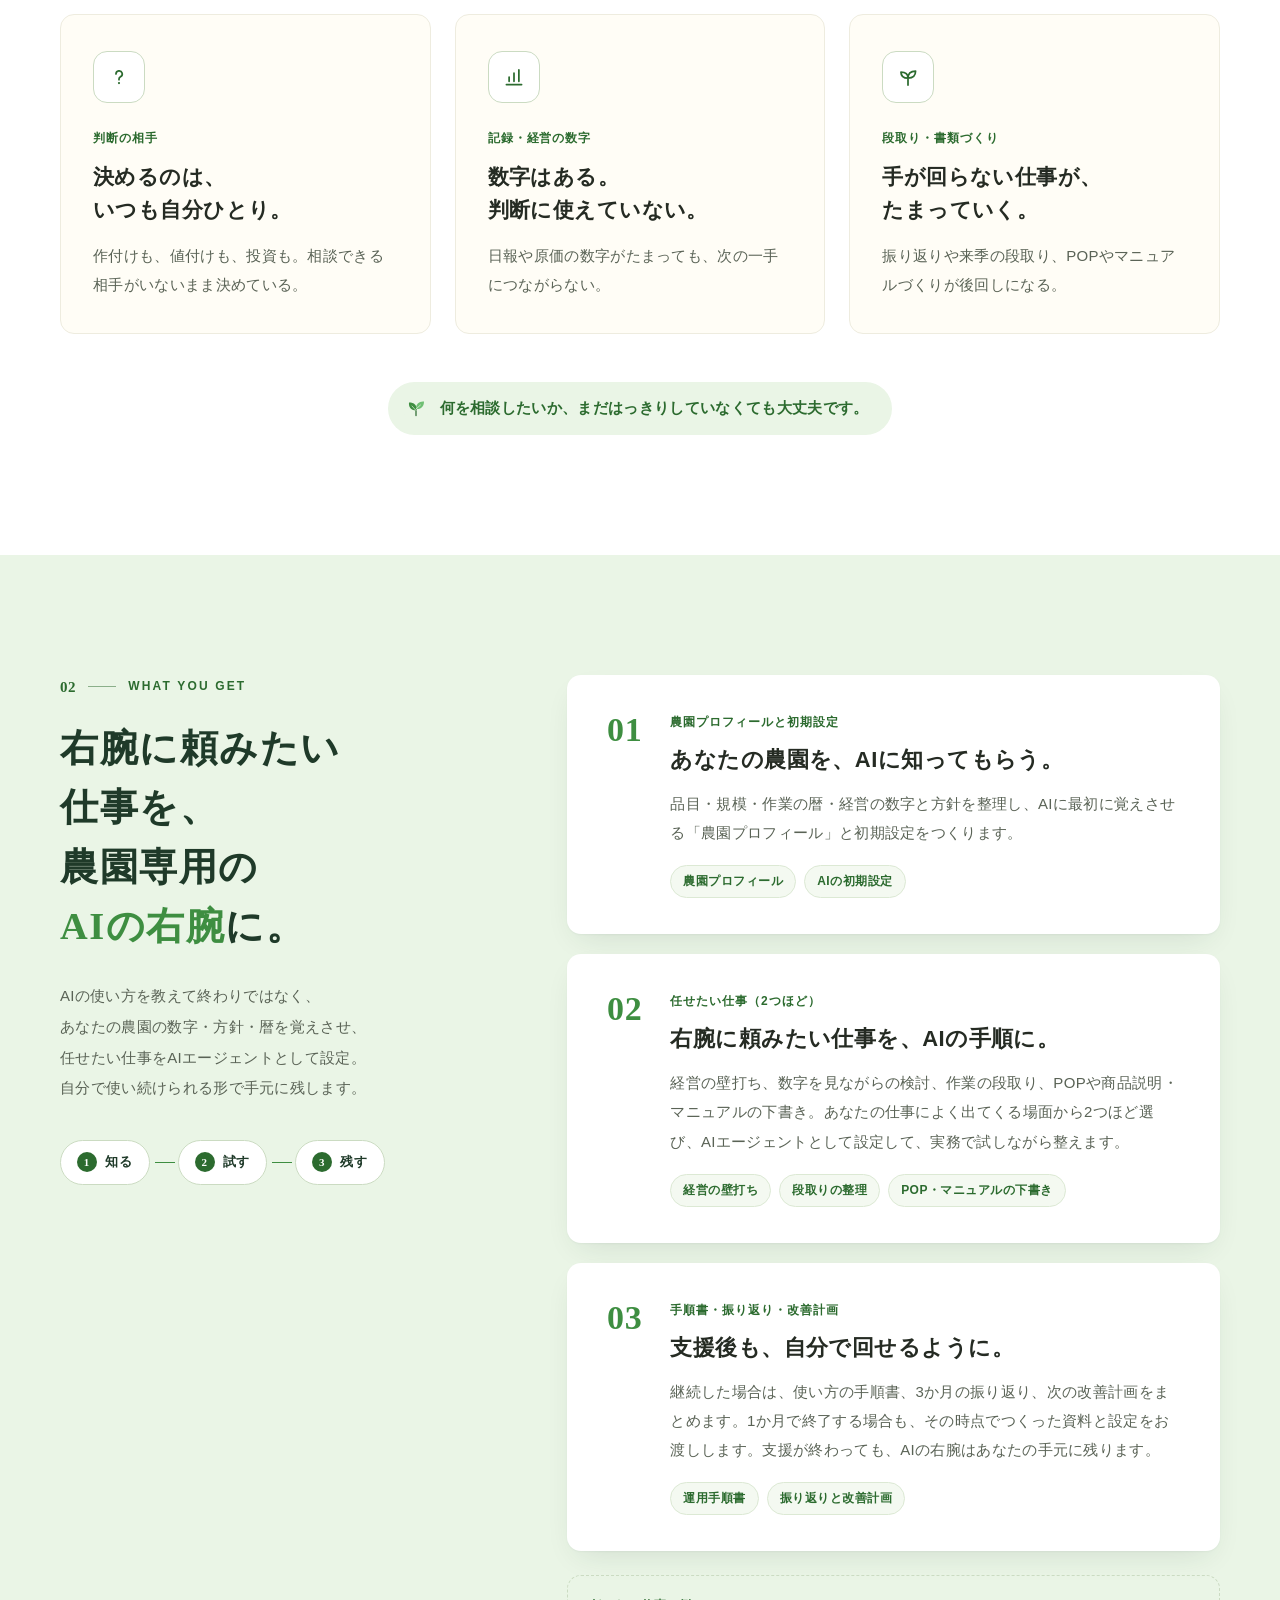
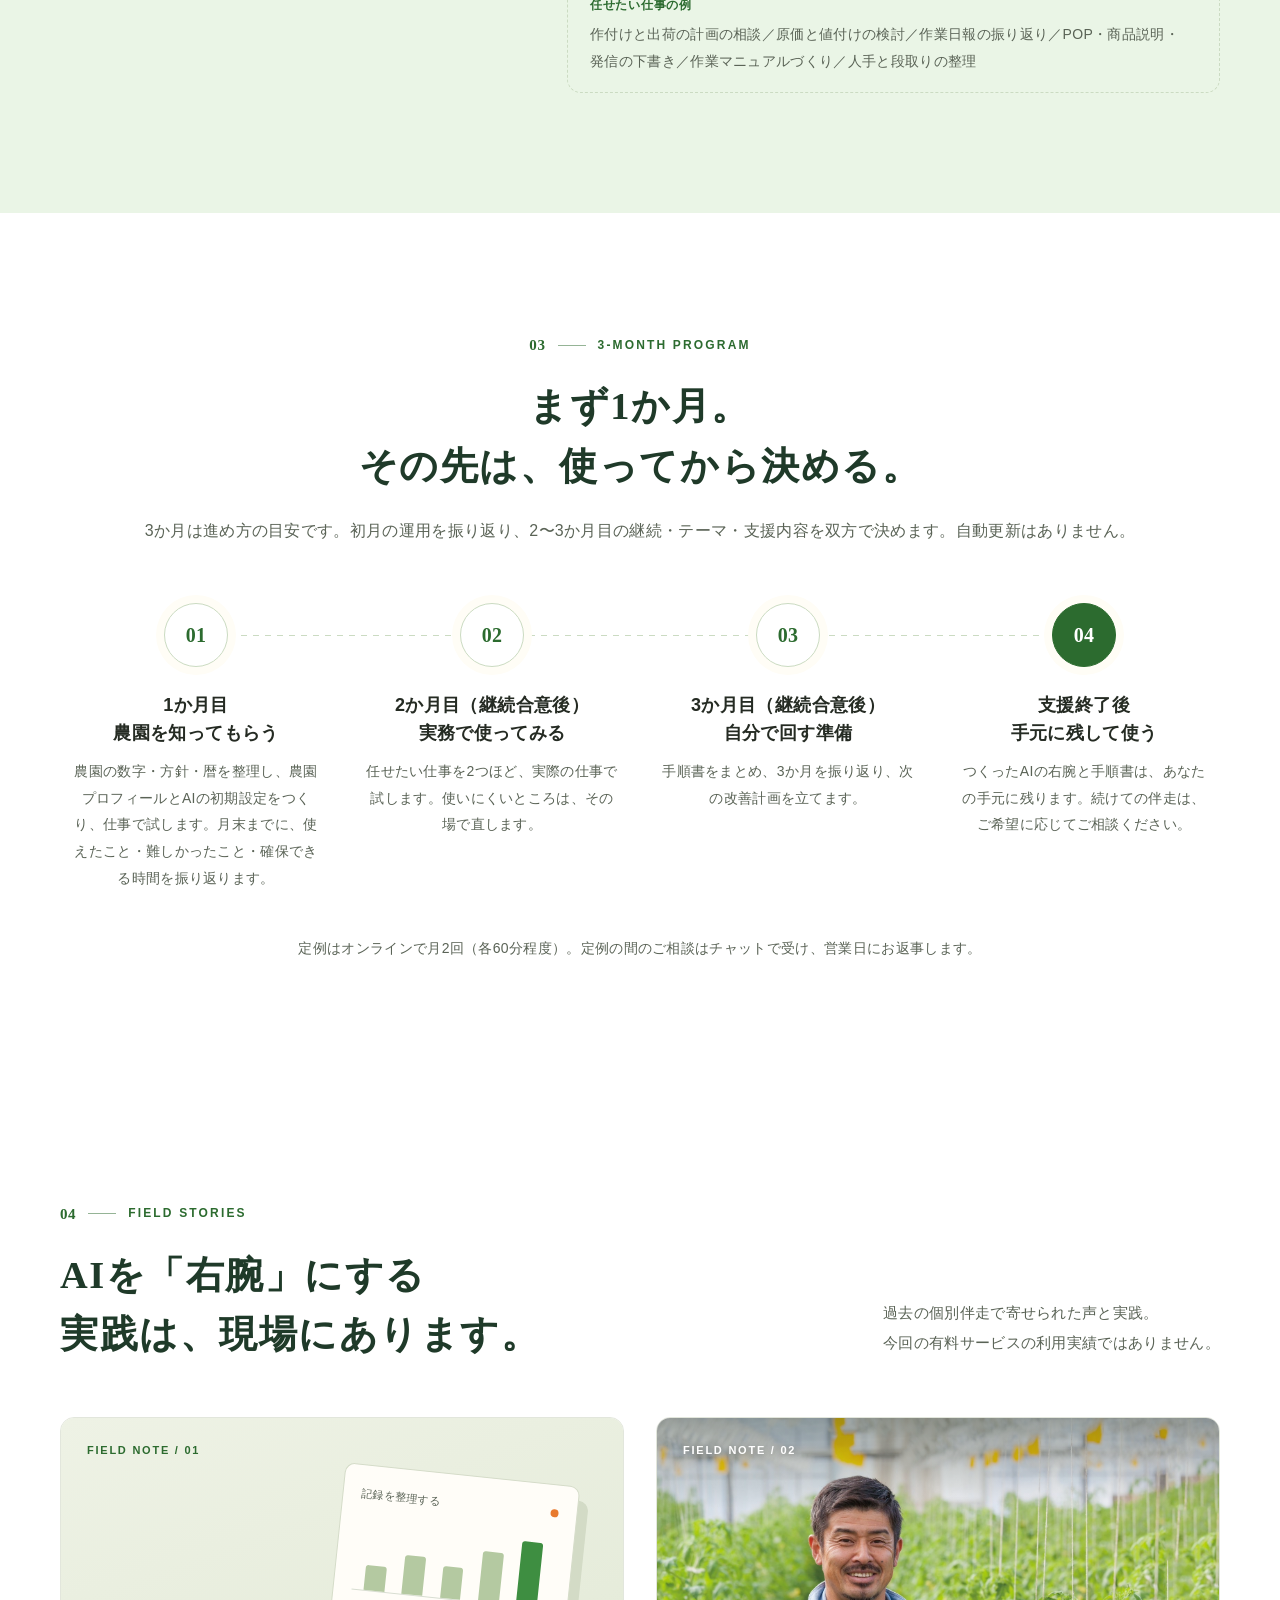
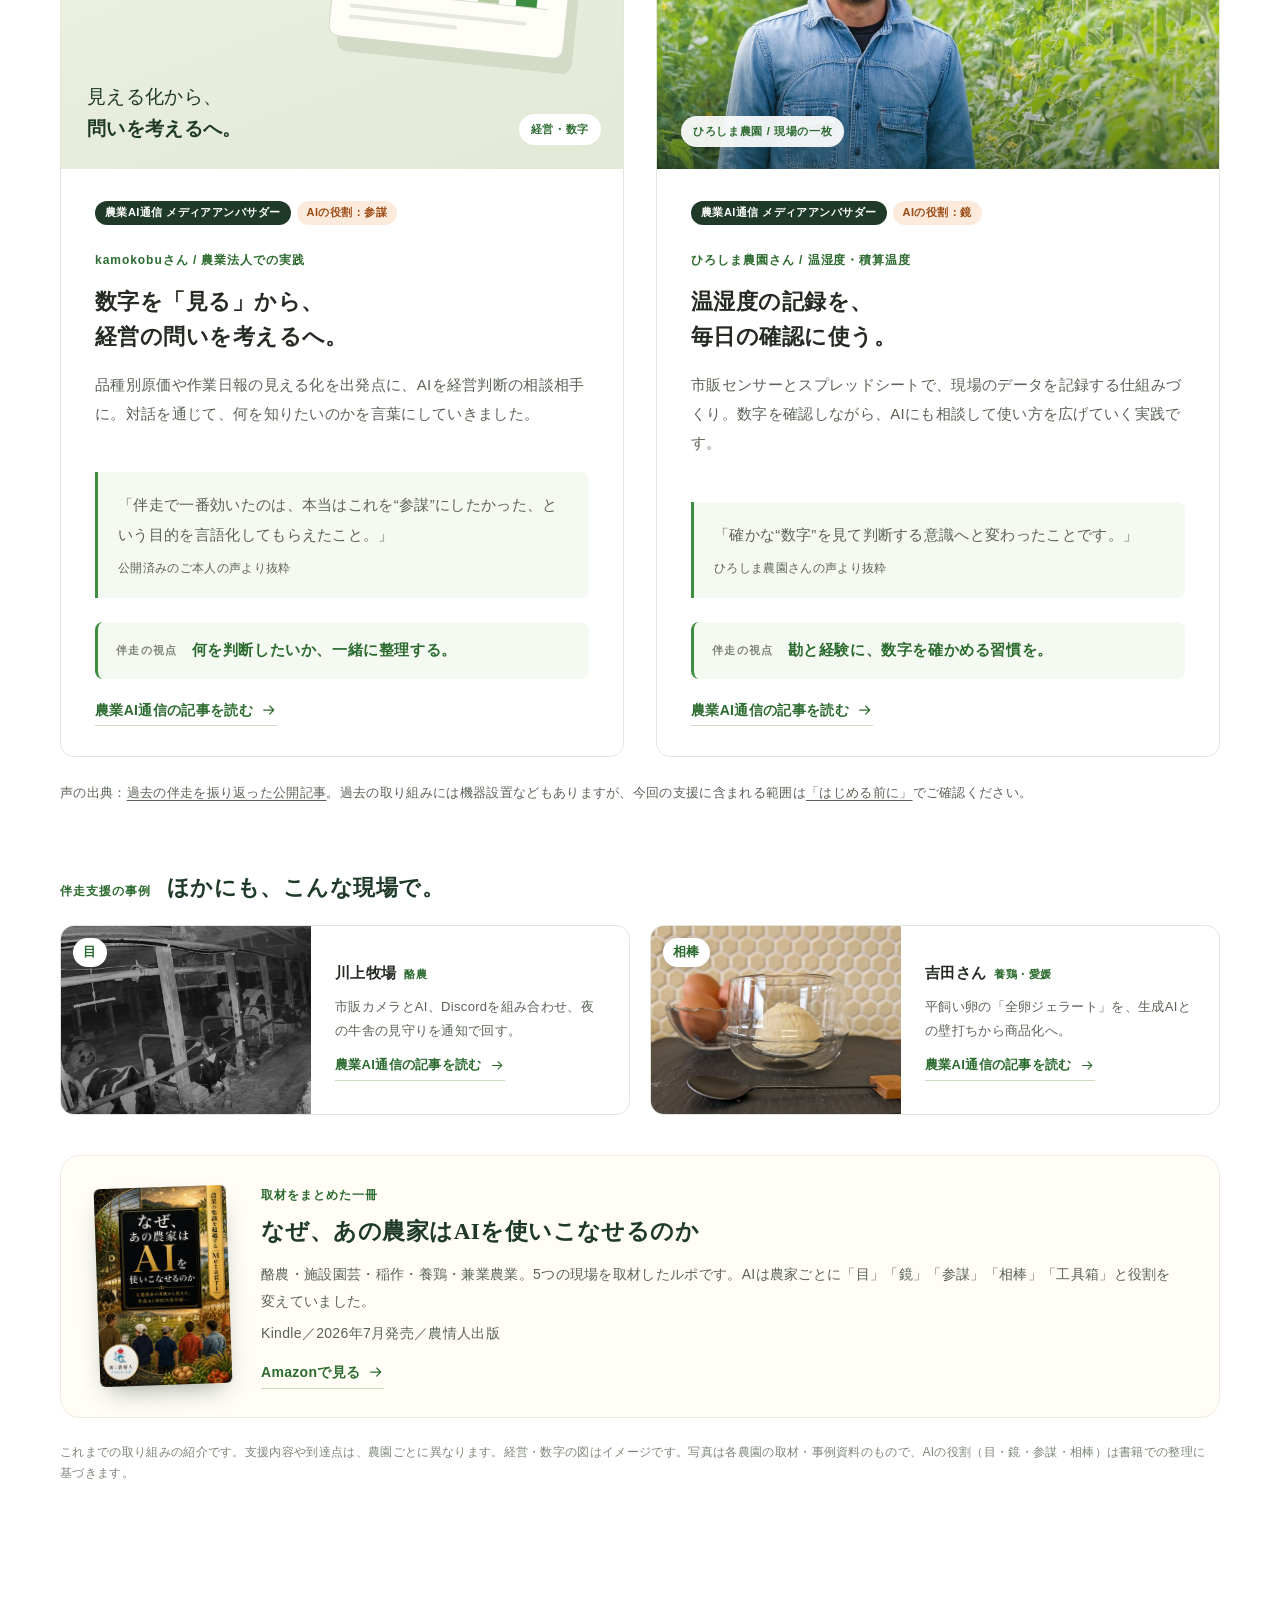
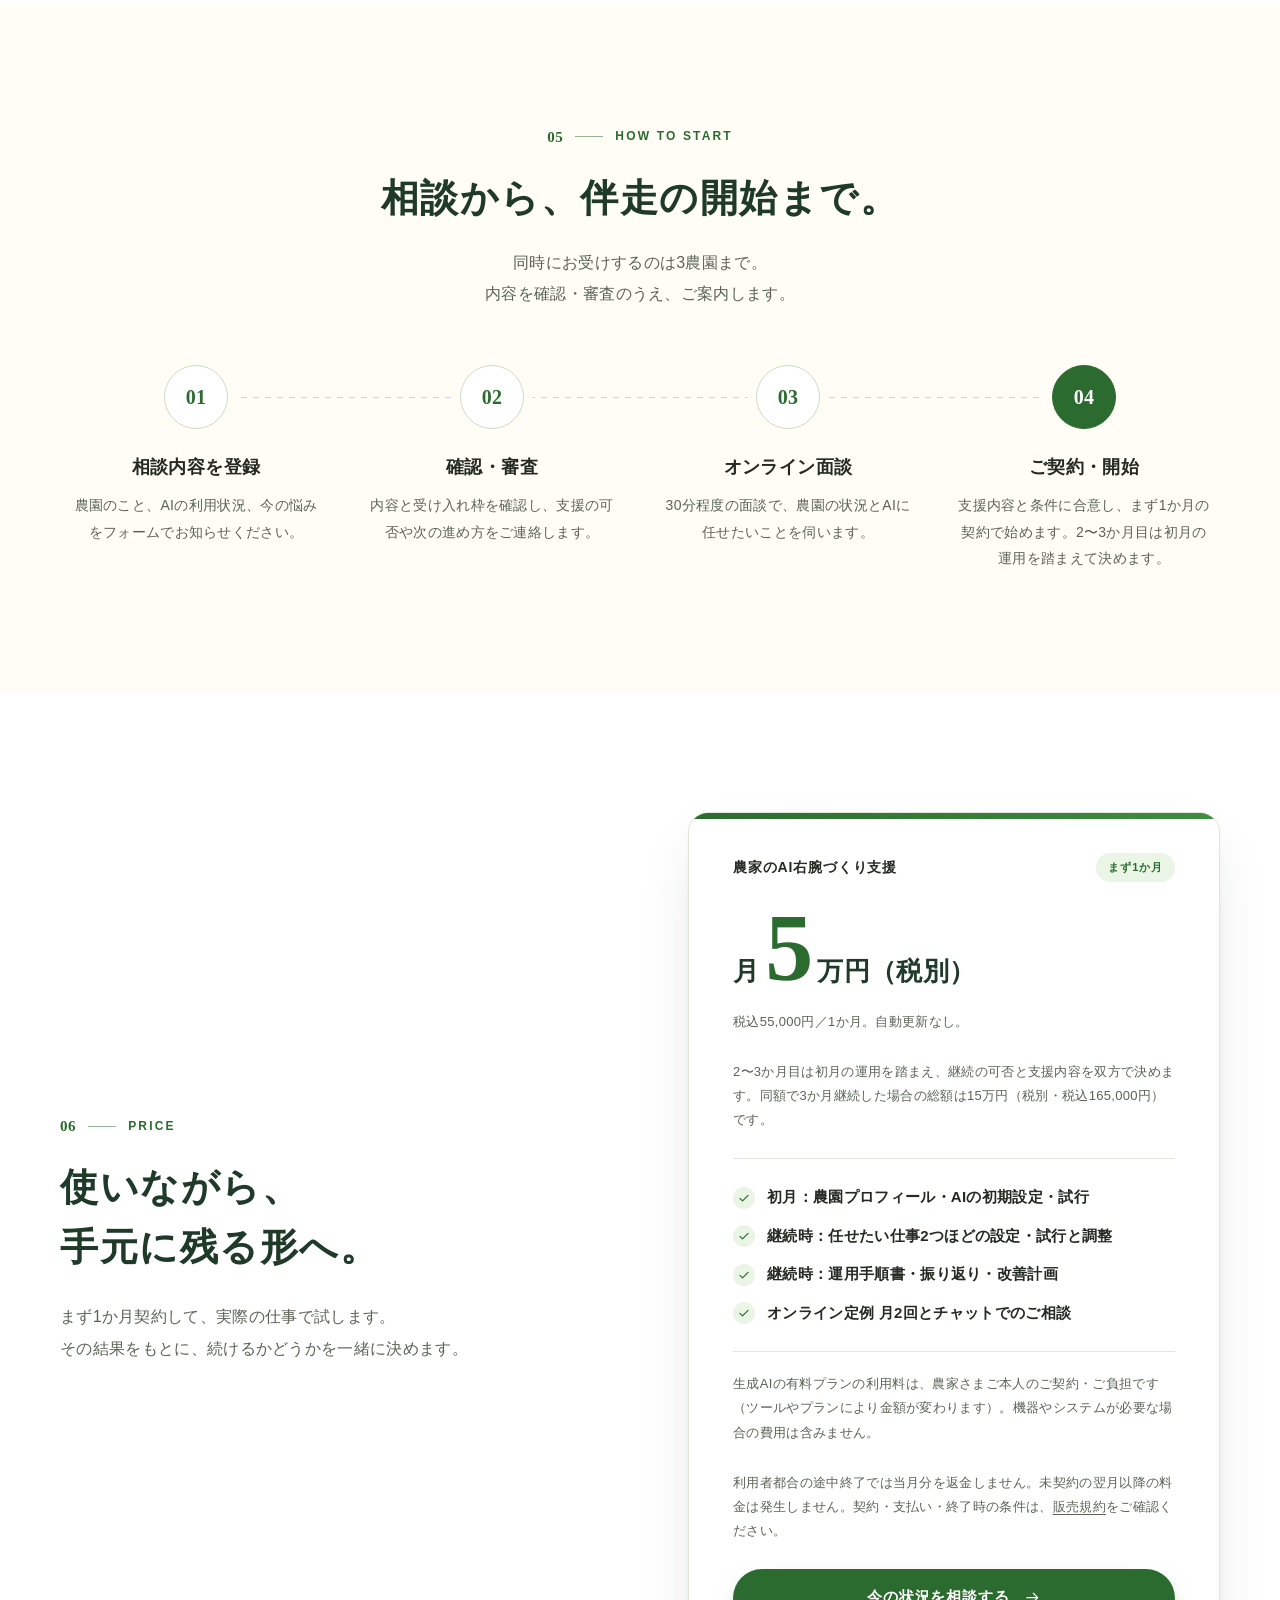
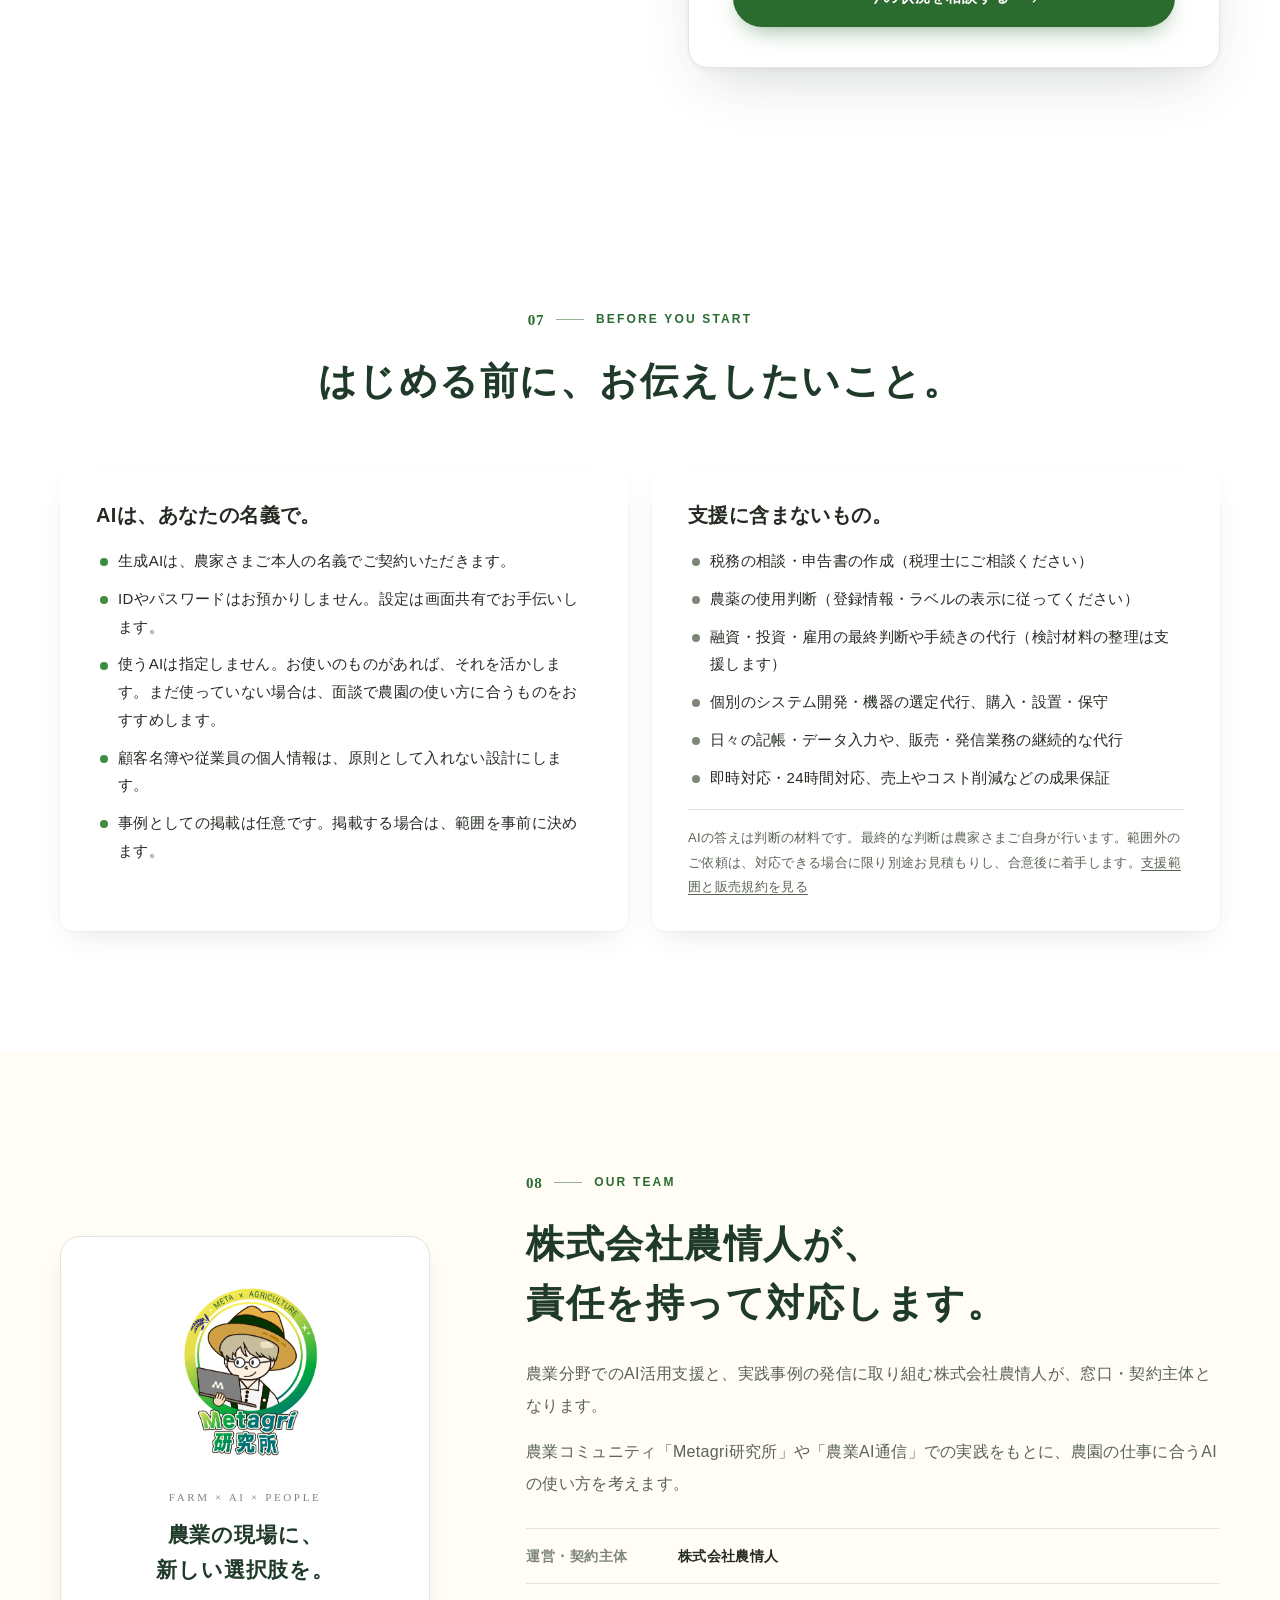
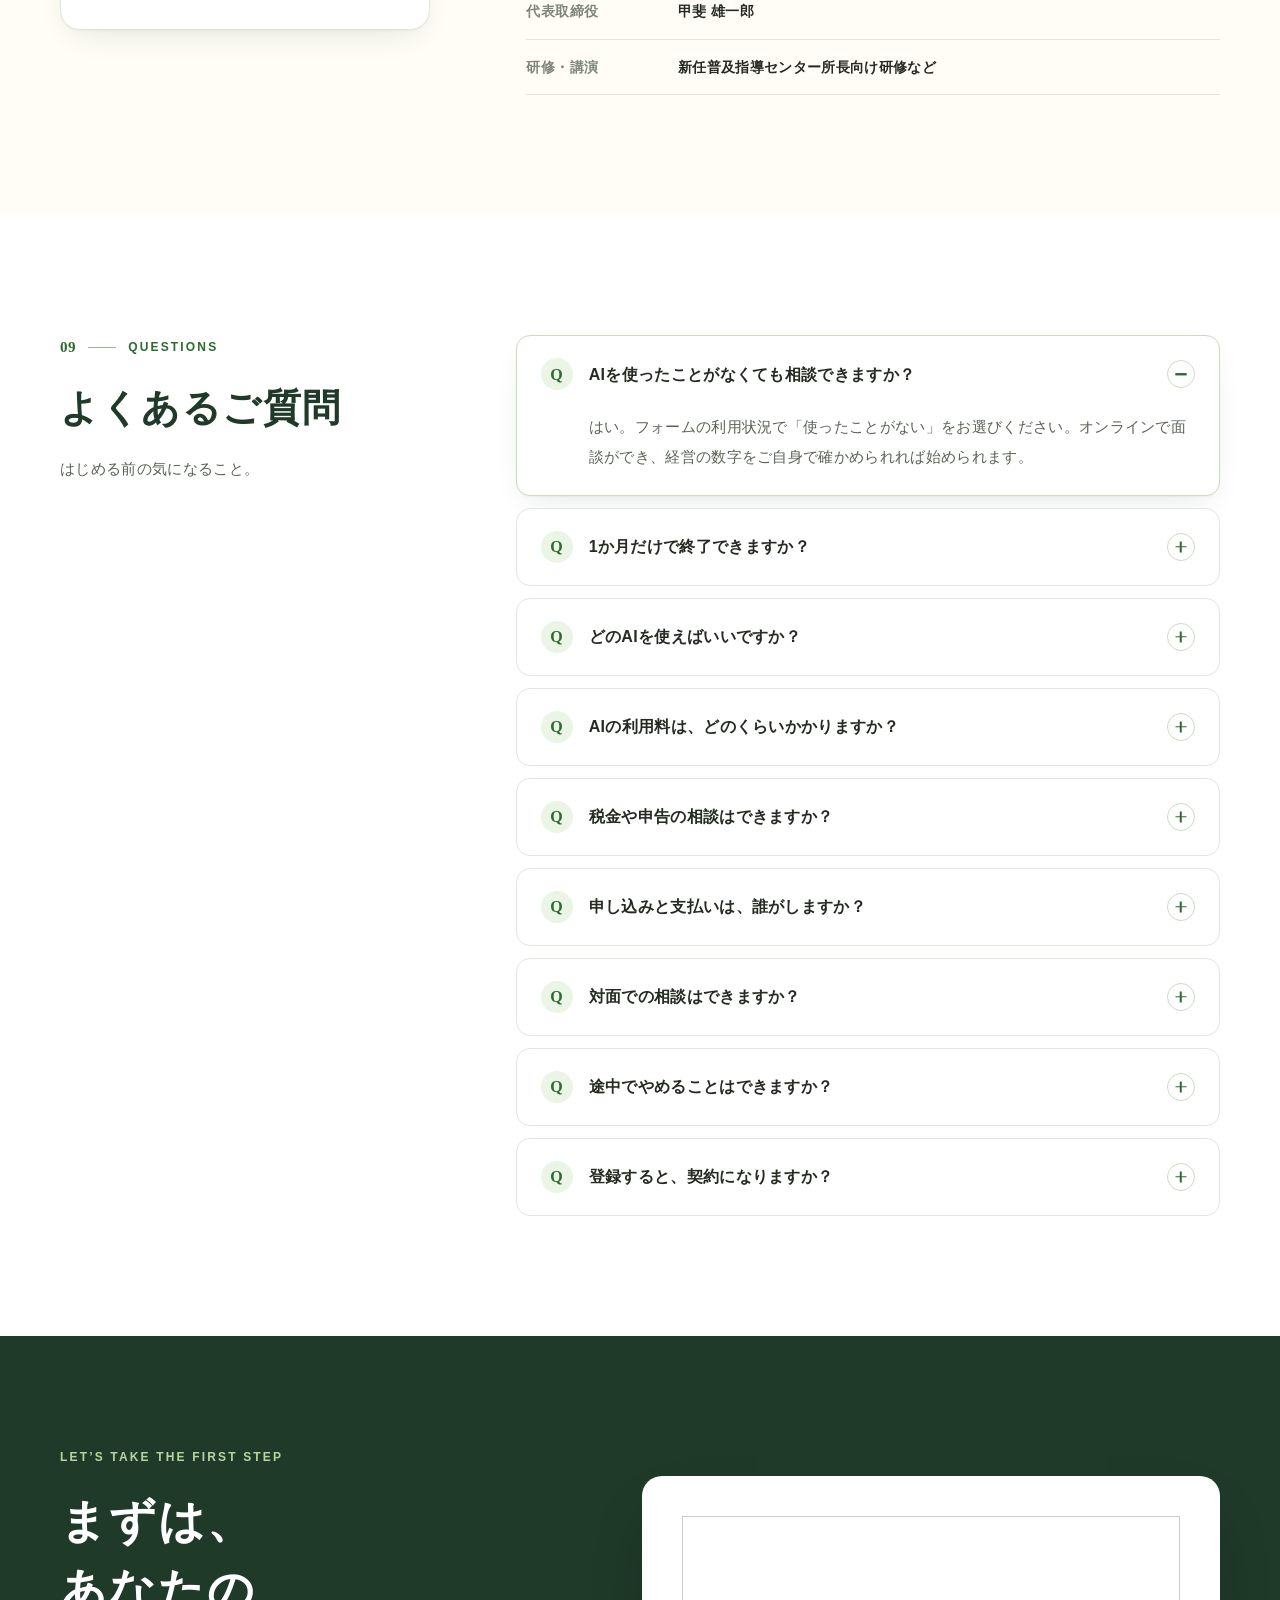
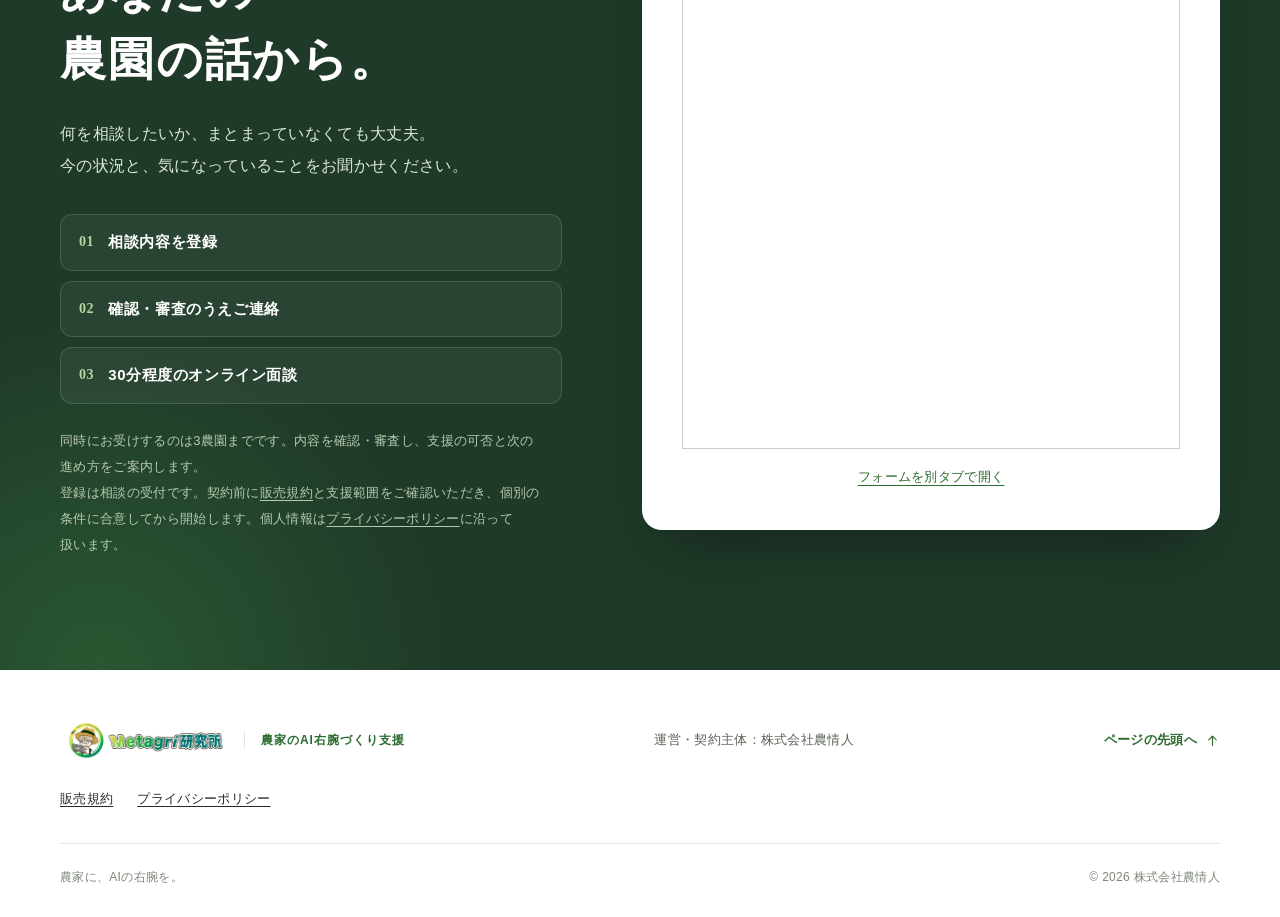
==== commit 61b95283: "Rename service to 農家のAI右腕づくり支援 and refocus copy on AI right-hand agent Co-Authored-By: Claude Opus 5" ====
--- a/index.html
+++ b/index.html
@@ -3,15 +3,15 @@
 <head>
   <meta charset="utf-8">
   <meta name="viewport" content="width=device-width, initial-scale=1">
-  <meta name="description" content="農家のAI経営参謀づくり支援。あなたの農園を知るAIを、経営の右腕に。まず1か月契約し、運用を踏まえて2〜3か月目の継続と支援内容を決めます。同時に3農園まで・審査制。月5万円（税別・税込55,000円）。">
+  <meta name="description" content="農家のAI右腕づくり支援。農園のことを知るAIエージェントを一緒につくり、右腕に頼みたい仕事をAIで仕組みにします。同時に3農園まで・審査制。月5万円（税別・税込55,000円）・1か月単位の契約。">
   <meta name="theme-color" content="#1F3A29">
-  <title>農家のAI経営参謀づくり支援｜株式会社農情人・Metagri研究所</title>
+  <title>農家のAI右腕づくり支援｜株式会社農情人・Metagri研究所</title>
   <link rel="canonical" href="https://ai-support.metagri-labo.com/">
   <meta property="og:type" content="website">
   <meta property="og:locale" content="ja_JP">
   <meta property="og:url" content="https://ai-support.metagri-labo.com/">
-  <meta property="og:title" content="農家のAI経営参謀づくり支援｜株式会社農情人・Metagri研究所">
-  <meta property="og:description" content="農家のAI経営参謀づくり支援。あなたの農園を知るAIを、経営の右腕に。まず1か月契約し、運用を踏まえて2〜3か月目の継続と支援内容を決めます。同時に3農園まで・審査制。月5万円（税別・税込55,000円）。">
+  <meta property="og:title" content="農家のAI右腕づくり支援｜株式会社農情人・Metagri研究所">
+  <meta property="og:description" content="農家のAI右腕づくり支援。農園のことを知るAIエージェントを一緒につくり、右腕に頼みたい仕事をAIで仕組みにします。同時に3農園まで・審査制。月5万円（税別・税込55,000円）・1か月単位の契約。">
   <link rel="icon" type="image/jpeg" href="assets/metagri-official.jpg">
   <link rel="stylesheet" href="style.css">
 </head>
@@ -32,7 +32,7 @@
 <a class="skip" href="#main">本文へ移動</a>
 <header class="site-header">
   <div class="header-inner">
-    <a class="brand official-brand" href="#top" aria-label="農家のAI経営参謀づくり支援 トップへ"><img src="assets/metagri-logo-horizontal.jpg" width="1437" height="382" alt="Metagri研究所"><span class="brand-sub"><span class="brand-sub-lead">農家の</span>AI経営参謀<br class="sp-only">づくり支援</span></a>
+    <a class="brand official-brand" href="#top" aria-label="農家のAI右腕づくり支援 トップへ"><img src="assets/metagri-logo-horizontal.jpg" width="1437" height="382" alt="Metagri研究所"><span class="brand-sub"><span class="brand-sub-lead">農家の</span>AI右腕<br class="sp-only">づくり支援</span></a>
     <nav aria-label="メインナビゲーション"><a href="#support">つくるもの</a><a href="#program">支援の流れ</a><a href="#price">料金</a><a href="#faq">よくある質問</a></nav>
     <a class="header-cta" href="#consultation">相談窓口<svg class="icon" aria-hidden="true"><use href="#i-arrow"/></svg></a>
   </div>
@@ -42,15 +42,15 @@
   <section class="hero" id="top" aria-labelledby="hero-title">
     <div class="container hero-grid">
       <div class="hero-copy">
-        <p class="eyebrow eyebrow-plain"><span class="seed-dot"></span>農家のAI経営参謀づくり支援｜同時3農園まで</p>
-        <h1 id="hero-title"><span class="nw">農園を知る、</span><br><span class="nw mark">AIの経営参謀を。</span></h1>
-        <p class="hero-lead"><span class="nw">AIを、経営の右腕に。</span><span class="nw">もう一人で抱えない。</span></p>
-        <p class="hero-description"><span class="nw">「AIの経営参謀」とは、</span><span class="nw">あなたの農園の数字・方針・</span><span class="nw">作業の暦を覚えた、</span><span class="nw">経営の相談相手になるAIのこと。</span><br class="desktop-break"><span class="nw">3か月を目安に一緒につくり、</span><span class="nw">支援後もあなたの手元に残します。</span></p>
+        <p class="eyebrow eyebrow-plain"><span class="seed-dot"></span>農家のAI右腕づくり支援｜同時3農園まで</p>
+        <h1 id="hero-title"><span class="nw">農家に、</span><br><span class="nw mark">AIの右腕を。</span></h1>
+        <p class="hero-lead"><span class="nw">相談も、段取りも、書類づくりも。</span><span class="nw">もう一人で抱えない。</span></p>
+        <p class="hero-description"><span class="nw">「AIの右腕」とは、</span><span class="nw">あなたの農園の数字・方針・</span><span class="nw">作業の暦を覚えさせ、</span><span class="nw">右腕に頼みたい仕事を任せられるAI</span><span class="nw">（AIエージェント）のこと。</span><br class="desktop-break"><span class="nw">一緒につくり、</span><span class="nw">支援後もあなたの手元に残します。</span></p>
         <div class="hero-actions">
           <a class="button" href="#consultation">相談内容を登録する<svg class="icon" aria-hidden="true"><use href="#i-arrow"/></svg></a>
           <a class="button-ghost" href="#support">つくるものを見る<svg class="icon" aria-hidden="true"><use href="#i-down"/></svg></a>
         </div>
-        <p class="hero-note">まず1か月契約。運用を振り返って、2〜3か月目の継続と支援内容を双方で決めます。登録時点では契約になりません。</p>
+        <p class="hero-note">1か月単位の契約で、自動更新はありません。登録時点では契約になりません。</p>
       </div>
       <div class="hero-art">
         <div class="hero-photos">
@@ -65,7 +65,7 @@
     </div>
     <div class="container">
       <dl class="hero-facts">
-        <div class="fact fact-price"><dt>料金</dt><dd><strong>月5万円（税別）</strong><small>税込55,000円／まず1か月契約・AI利用料は別途</small></dd></div>
+        <div class="fact fact-price"><dt>料金</dt><dd><strong>月5万円（税別）</strong><small>税込55,000円／1か月単位の契約・AI利用料は別途</small></dd></div>
         <div class="fact"><dt>受け入れ</dt><dd><strong>3農園まで</strong><small>同時にお受けする数・登録後に審査</small></dd></div>
         <div class="fact"><dt>進め方</dt><dd><strong>オンライン中心</strong><small>定例は月2回・各60分程度</small></dd></div>
       </dl>
@@ -84,13 +84,13 @@
     <div class="container">
       <div class="section-heading center">
         <p class="eyebrow"><span class="eyebrow-no">01</span>YOUR WORRIES</p>
-        <h2 id="intro-title"><span class="nw">経営のこと、</span><br><span class="nw">ひとりで考えていませんか？</span></h2>
-        <p>AIのことより、まずは経営のことから。<br>今の悩みを、一緒に整理しましょう。</p>
+        <h2 id="intro-title"><span class="nw">経営も、段取りも、</span><br><span class="nw">ひとりで抱えていませんか？</span></h2>
+        <p>AIのことより、まずは農園のことから。<br>今の悩みを、一緒に整理しましょう。</p>
       </div>
       <div class="concern-grid">
         <article class="concern"><div class="line-icon" aria-hidden="true"><svg class="icon"><use href="#i-question"/></svg></div><span class="mini-label">判断の相手</span><h3>決めるのは、<br>いつも自分ひとり。</h3><p>作付けも、値付けも、投資も。相談できる相手がいないまま決めている。</p></article>
         <article class="concern"><div class="line-icon" aria-hidden="true"><svg class="icon"><use href="#i-chart"/></svg></div><span class="mini-label">記録・経営の数字</span><h3>数字はある。<br>判断に使えていない。</h3><p>日報や原価の数字がたまっても、次の一手につながらない。</p></article>
-        <article class="concern"><div class="line-icon" aria-hidden="true"><svg class="icon"><use href="#i-sprout"/></svg></div><span class="mini-label">振り返りと計画</span><h3>来季の作戦を、<br>考える時間がない。</h3><p>目の前の作業に追われて、振り返りと計画が後回しになる。</p></article>
+        <article class="concern"><div class="line-icon" aria-hidden="true"><svg class="icon"><use href="#i-sprout"/></svg></div><span class="mini-label">段取り・書類づくり</span><h3>手が回らない仕事が、<br>たまっていく。</h3><p>振り返りや来季の段取り、POPやマニュアルづくりが後回しになる。</p></article>
       </div>
       <p class="intro-footer"><img src="assets/sprout.svg" width="28" height="28" alt=""><span><span class="nw">何を相談したいか、</span><span class="nw">まだはっきりしていなくても</span><span class="nw">大丈夫です。</span></span></p>
     </div>
@@ -100,15 +100,15 @@
     <div class="container support-layout">
       <div class="support-heading">
         <p class="eyebrow"><span class="eyebrow-no">02</span>WHAT YOU GET</p>
-        <h2 id="support-title"><span class="nw">3か月を目安に、</span><br><span class="nw">あなたの農園専用の</span><br><span class="nw"><em>参謀</em>を。</span></h2>
-        <p>AIの使い方を教えて終わりではなく、<br>あなたの農園の数字・方針・暦を入れた<br>相談相手を一緒につくり、<br>自分で使い続けられる形で手元に残します。</p>
-        <ol class="support-cycle" aria-label="継続した場合の3か月の進め方"><li>知る</li><li>試す</li><li>残す</li></ol>
+        <h2 id="support-title"><span class="nw">右腕に頼みたい仕事を、</span><br><span class="nw">農園専用の</span><br><span class="nw"><em>AIの右腕</em>に。</span></h2>
+        <p>AIの使い方を教えて終わりではなく、<br>あなたの農園の数字・方針・暦を覚えさせ、<br>任せたい仕事をAIエージェントとして設定。<br>自分で使い続けられる形で手元に残します。</p>
+        <ol class="support-cycle" aria-label="支援の進め方"><li>知る</li><li>試す</li><li>残す</li></ol>
       </div>
       <div class="support-list">
-        <article class="support-item"><span class="service-number">01</span><div><p class="mini-label">農園プロフィールと初期設定</p><h3>あなたの農園を、AIに知ってもらう。</h3><p>品目・規模・作業の暦・経営の数字と方針を整理し、AIの参謀に最初に渡す「農園プロフィール」と初期設定をつくります。</p><div class="tags"><span>農園プロフィール</span><span>参謀の初期設定</span></div></div></article>
-        <article class="support-item"><span class="service-number">02</span><div><p class="mini-label">相談の流れ（2つほど）</p><h3>よく考える場面を、相談の型に。</h3><p>経営の壁打ち、数字を見ながらの検討、日々の段取りの整理。あなたの仕事によく出てくる場面から2つほど選び、参謀への相談の流れを実務で試して整えます。</p><div class="tags"><span>経営の壁打ち</span><span>数字を見ながら考える相棒</span><span>段取りを整える右腕</span></div></div></article>
-        <article class="support-item"><span class="service-number">03</span><div><p class="mini-label">手順書・振り返り・改善計画</p><h3>支援後も、自分で回せるように。</h3><p>継続した場合は、使い方の手順書、3か月の振り返り、次の改善計画をまとめます。1か月で終了する場合も、その時点でつくった資料と設定をお渡しします。支援が終わっても、参謀はあなたの手元に残ります。</p><div class="tags"><span>運用手順書</span><span>振り返りと改善計画</span></div></div></article>
-        <p class="support-note"><b>相談テーマの例</b>作付けと出荷の計画／原価と値付け／作業日報の振り返り／商品説明・発信の下書き／人手と段取り</p>
+        <article class="support-item"><span class="service-number">01</span><div><p class="mini-label">農園プロフィールと初期設定</p><h3>あなたの農園を、AIに知ってもらう。</h3><p>品目・規模・作業の暦・経営の数字と方針を整理し、AIに最初に覚えさせる「農園プロフィール」と初期設定をつくります。</p><div class="tags"><span>農園プロフィール</span><span>AIの初期設定</span></div></div></article>
+        <article class="support-item"><span class="service-number">02</span><div><p class="mini-label">任せたい仕事（2つほど）</p><h3>右腕に頼みたい仕事を、AIの手順に。</h3><p>経営の壁打ち、数字を見ながらの検討、作業の段取り、POPや商品説明・マニュアルの下書き。あなたの仕事によく出てくる場面から2つほど選び、AIエージェントとして設定して、実務で試しながら整えます。</p><div class="tags"><span>経営の壁打ち</span><span>段取りの整理</span><span>POP・マニュアルの下書き</span></div></div></article>
+        <article class="support-item"><span class="service-number">03</span><div><p class="mini-label">手順書・振り返り・改善計画</p><h3>支援後も、自分で回せるように。</h3><p>継続した場合は、使い方の手順書、3か月の振り返り、次の改善計画をまとめます。1か月で終了する場合も、その時点でつくった資料と設定をお渡しします。支援が終わっても、AIの右腕はあなたの手元に残ります。</p><div class="tags"><span>運用手順書</span><span>振り返りと改善計画</span></div></div></article>
+        <p class="support-note"><b>任せたい仕事の例</b>作付けと出荷の計画の相談／原価と値付けの検討／作業日報の振り返り／POP・商品説明・発信の下書き／作業マニュアルづくり／人手と段取りの整理</p>
       </div>
     </div>
   </section>
@@ -121,10 +121,10 @@
         <p>3か月は進め方の目安です。初月の運用を振り返り、2〜3か月目の継続・テーマ・支援内容を双方で決めます。自動更新はありません。</p>
       </div>
       <ol class="steps">
-        <li><span class="step-no">01</span><h3>1か月目<br>農園を知ってもらう</h3><p>農園の数字・方針・暦を整理し、農園プロフィールと参謀の初期設定をつくり、仕事で試します。月末までに、使えたこと・難しかったこと・確保できる時間を振り返ります。</p></li>
-        <li><span class="step-no">02</span><h3>2か月目（継続合意後）<br>実務で使ってみる</h3><p>相談の流れを2つほど、実際の仕事で試します。使いにくいところは、その場で直します。</p></li>
+        <li><span class="step-no">01</span><h3>1か月目<br>農園を知ってもらう</h3><p>農園の数字・方針・暦を整理し、農園プロフィールとAIの初期設定をつくり、仕事で試します。月末までに、使えたこと・難しかったこと・確保できる時間を振り返ります。</p></li>
+        <li><span class="step-no">02</span><h3>2か月目（継続合意後）<br>実務で使ってみる</h3><p>任せたい仕事を2つほど、実際の仕事で試します。使いにくいところは、その場で直します。</p></li>
         <li><span class="step-no">03</span><h3>3か月目（継続合意後）<br>自分で回す準備</h3><p>手順書をまとめ、3か月を振り返り、次の改善計画を立てます。</p></li>
-        <li><span class="step-no">04</span><h3>支援終了後<br>手元に残して使う</h3><p>つくった参謀と手順書は、あなたの手元に残ります。続けての伴走は、ご希望に応じてご相談ください。</p></li>
+        <li><span class="step-no">04</span><h3>支援終了後<br>手元に残して使う</h3><p>つくったAIの右腕と手順書は、あなたの手元に残ります。続けての伴走は、ご希望に応じてご相談ください。</p></li>
       </ol>
       <p class="program-note">定例はオンラインで月2回（各60分程度）。定例の間のご相談はチャットで受け、営業日にお返事します。</p>
     </div>
@@ -133,7 +133,7 @@
   <section class="section stories-section" id="stories" aria-labelledby="stories-title">
     <div class="container">
       <div class="heading-row">
-        <div><p class="eyebrow"><span class="eyebrow-no">04</span>FIELD STORIES</p><h2 id="stories-title"><span class="nw">AIを「参謀」にする</span><br><span class="nw">実践は、現場にあります。</span></h2></div>
+        <div><p class="eyebrow"><span class="eyebrow-no">04</span>FIELD STORIES</p><h2 id="stories-title"><span class="nw">AIを「右腕」にする</span><br><span class="nw">実践は、現場にあります。</span></h2></div>
         <p>過去の個別伴走で寄せられた声と実践。<br>今回の有料サービスの利用実績ではありません。</p>
       </div>
       <div class="story-grid">
@@ -178,7 +178,7 @@
       <ol class="steps">
         <li><span class="step-no">01</span><h3>相談内容を登録</h3><p>農園のこと、AIの利用状況、今の悩みをフォームでお知らせください。</p></li>
         <li><span class="step-no">02</span><h3>確認・審査</h3><p>内容と受け入れ枠を確認し、支援の可否や次の進め方をご連絡します。</p></li>
-        <li><span class="step-no">03</span><h3>オンライン面談</h3><p>30分程度の面談で、農園の状況と3か月で目指すことを伺います。</p></li>
+        <li><span class="step-no">03</span><h3>オンライン面談</h3><p>30分程度の面談で、農園の状況とAIに任せたいことを伺います。</p></li>
         <li><span class="step-no">04</span><h3>ご契約・開始</h3><p>支援内容と条件に合意し、まず1か月の契約で始めます。2〜3か月目は初月の運用を踏まえて決めます。</p></li>
       </ol>
     </div>
@@ -188,17 +188,17 @@
     <div class="container price-layout">
       <div class="price-heading">
         <p class="eyebrow"><span class="eyebrow-no">06</span>PRICE</p>
-        <h2 id="price-title"><span class="nw">3か月を目安に、</span><br><span class="nw">手元に残る形へ。</span></h2>
+        <h2 id="price-title"><span class="nw">使いながら、</span><br><span class="nw">手元に残る形へ。</span></h2>
         <p class="price-description">まず1か月契約して、実際の仕事で試します。<br>その結果をもとに、続けるかどうかを一緒に決めます。</p>
       </div>
       <div class="price-card">
-        <div class="price-card-top"><span>農家のAI経営参謀づくり支援</span><span class="price-badge">まず1か月</span></div>
+        <div class="price-card-top"><span>農家のAI右腕づくり支援</span><span class="price-badge">まず1か月</span></div>
         <p class="price-value"><span>月</span><strong>5</strong><span>万円（税別）</span></p>
         <p class="price-caption">税込55,000円／1か月。自動更新なし。</p>
         <p class="price-small">2〜3か月目は初月の運用を踏まえ、継続の可否と支援内容を双方で決めます。同額で3か月継続した場合の総額は15万円（税別・税込165,000円）です。</p>
         <ul class="price-details">
-          <li><svg class="icon" aria-hidden="true"><use href="#i-check"/></svg>初月：農園プロフィール・参謀の初期設定・試行</li>
-          <li><svg class="icon" aria-hidden="true"><use href="#i-check"/></svg>継続時：相談の流れ2つほどの試行と調整</li>
+          <li><svg class="icon" aria-hidden="true"><use href="#i-check"/></svg>初月：農園プロフィール・AIの初期設定・試行</li>
+          <li><svg class="icon" aria-hidden="true"><use href="#i-check"/></svg>継続時：任せたい仕事2つほどの設定・試行と調整</li>
           <li><svg class="icon" aria-hidden="true"><use href="#i-check"/></svg>継続時：運用手順書・振り返り・改善計画</li>
           <li><svg class="icon" aria-hidden="true"><use href="#i-check"/></svg>オンライン定例 月2回とチャットでのご相談</li>
         </ul>
@@ -217,7 +217,7 @@
       </div>
       <div class="terms-grid">
         <article class="terms-card">
-          <h3>参謀は、あなたの名義で。</h3>
+          <h3>AIは、あなたの名義で。</h3>
           <ul>
             <li>生成AIは、農家さまご本人の名義でご契約いただきます。</li>
             <li>IDやパスワードはお預かりしません。設定は画面共有でお手伝いします。</li>
@@ -261,7 +261,7 @@
       <div class="faq-list">
         <details open><summary><span class="q">Q</span><span class="q-text">AIを使ったことがなくても相談できますか？</span><span class="toggle" aria-hidden="true"></span></summary><p>はい。フォームの利用状況で「使ったことがない」をお選びください。オンラインで面談ができ、経営の数字をご自身で確かめられれば始められます。</p></details>
         <details><summary><span class="q">Q</span><span class="q-text">1か月だけで終了できますか？</span><span class="toggle" aria-hidden="true"></span></summary><p>はい。最初の契約は1か月です。初月の運用を振り返り、2〜3か月目の継続と支援内容は双方で合意して決めます。自動更新はなく、合意がなければ終了します。その時点でつくった資料と設定はお手元に残ります。3か月を超える支援も別途ご相談ください。</p></details>
-        <details><summary><span class="q">Q</span><span class="q-text">どのAIを使えばいいですか？</span><span class="toggle" aria-hidden="true"></span></summary><p>指定はありません。すでにお使いの生成AIがあれば、それで参謀をつくります。まだ決まっていない場合は、面談で農園の使い方や予算を伺い、合いそうなものをおすすめします（決めるのは農家さまご自身です）。</p></details>
+        <details><summary><span class="q">Q</span><span class="q-text">どのAIを使えばいいですか？</span><span class="toggle" aria-hidden="true"></span></summary><p>指定はありません。すでにお使いの生成AIがあれば、それで右腕をつくります。まだ決まっていない場合は、面談で農園の使い方や予算を伺い、合いそうなものをおすすめします（決めるのは農家さまご自身です）。</p></details>
         <details><summary><span class="q">Q</span><span class="q-text">AIの利用料は、どのくらいかかりますか？</span><span class="toggle" aria-hidden="true"></span></summary><p>お使いになる生成AIの有料プランの料金がかかります。ツールやプランによって変わるため、面談でお使いの状況を伺ってご案内します。</p></details>
         <details><summary><span class="q">Q</span><span class="q-text">税金や申告の相談はできますか？</span><span class="toggle" aria-hidden="true"></span></summary><p>税務の相談や申告書の作成は扱いません。税理士にご相談ください。</p></details>
         <details><summary><span class="q">Q</span><span class="q-text">申し込みと支払いは、誰がしますか？</span><span class="toggle" aria-hidden="true"></span></summary><p>原則として、支援を受ける農家さま（個人・農業法人）ご本人に、お申し込みとお支払いをお願いしています。</p></details>
@@ -294,12 +294,12 @@
 
 <footer class="site-footer">
   <div class="container footer-main">
-    <a class="brand official-brand" href="#top"><img src="assets/metagri-logo-horizontal.jpg" width="1437" height="382" alt="Metagri研究所"><span class="brand-sub">農家のAI経営参謀づくり支援</span></a>
+    <a class="brand official-brand" href="#top"><img src="assets/metagri-logo-horizontal.jpg" width="1437" height="382" alt="Metagri研究所"><span class="brand-sub">農家のAI右腕づくり支援</span></a>
     <p>運営・契約主体：株式会社農情人</p>
     <a href="#top" class="back-top">ページの先頭へ<svg class="icon" aria-hidden="true"><use href="#i-up"/></svg></a>
   </div>
   <div class="container footer-legal"><a href="terms.html">販売規約</a><a href="https://noujoujin.com/privacy-policy/" target="_blank" rel="noopener noreferrer">プライバシーポリシー</a></div>
-  <div class="container footer-bottom"><span>あなたの農園を知る、AIの経営参謀を。</span><small>© 2026 株式会社農情人</small></div>
+  <div class="container footer-bottom"><span>農家に、AIの右腕を。</span><small>© 2026 株式会社農情人</small></div>
 </footer>
 
 <!-- スマートフォンの追従ボタン（JavaScriptが無効なら表示しません） -->
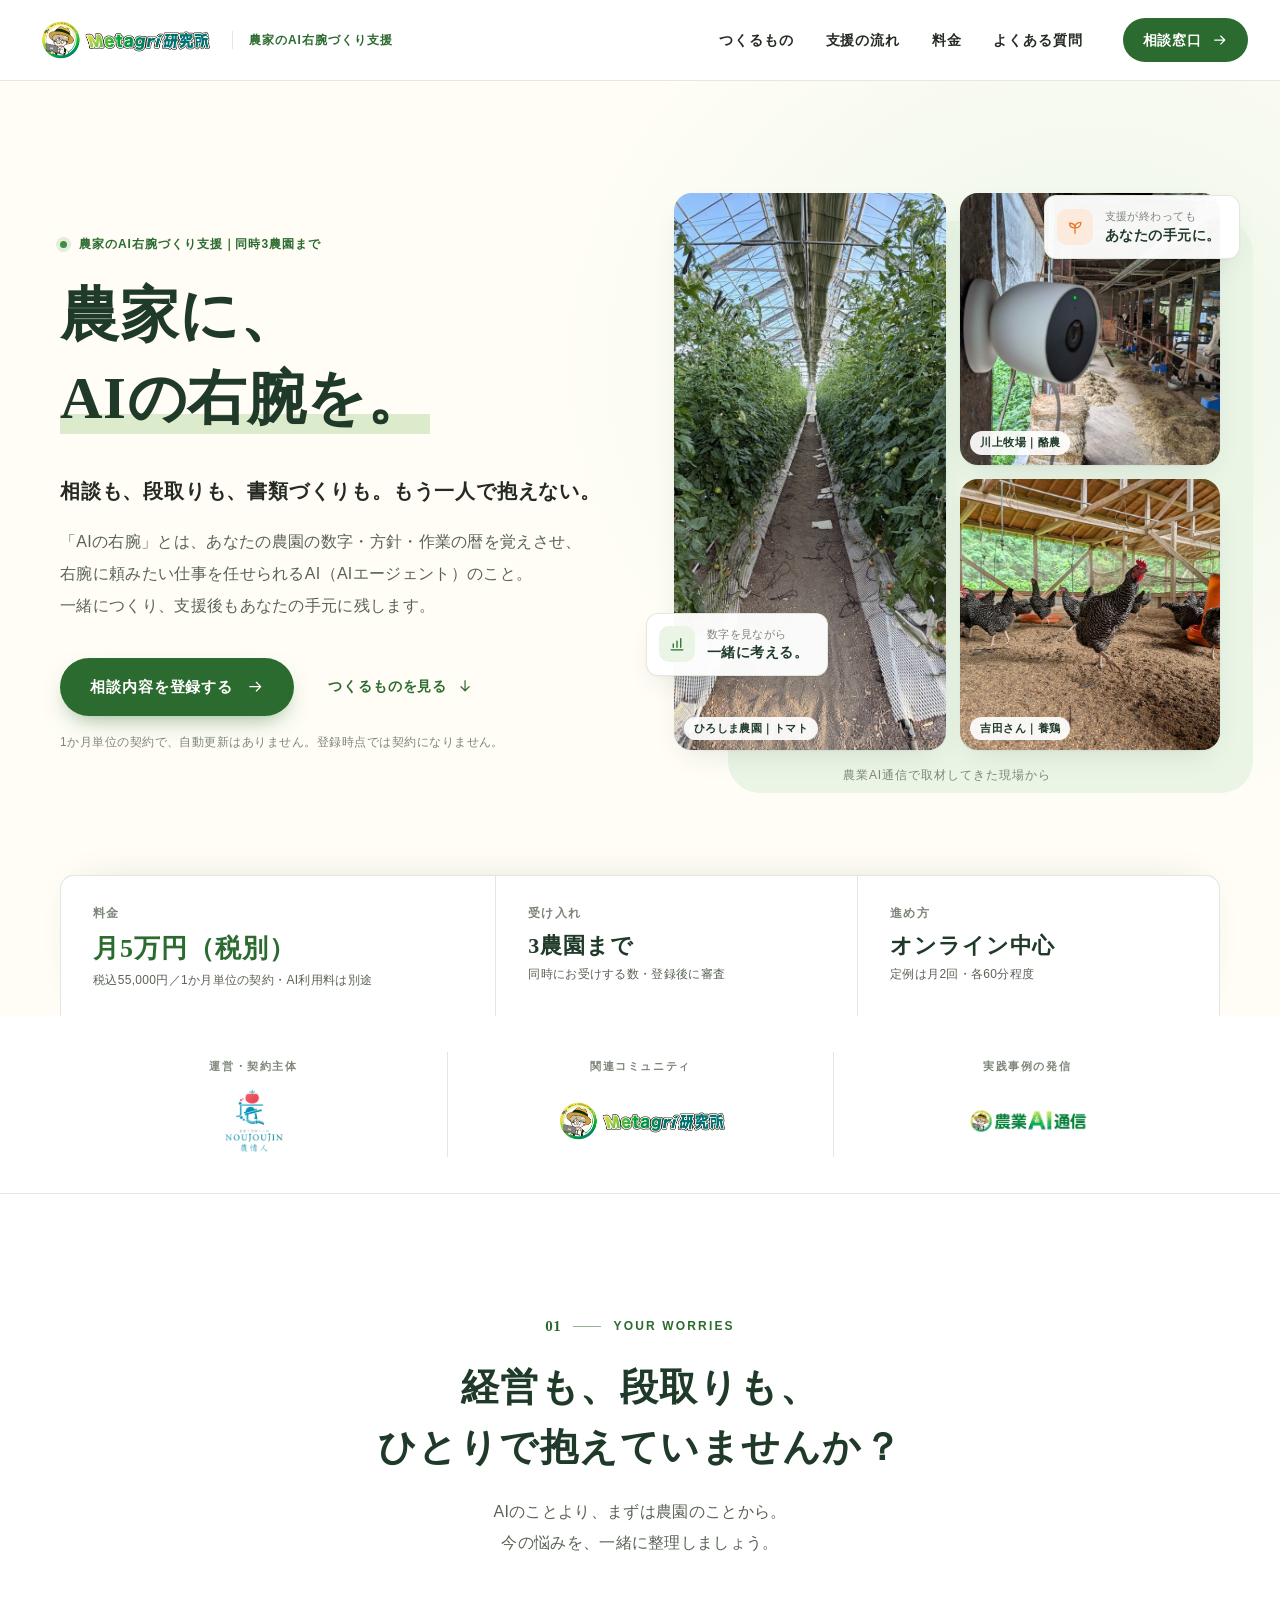
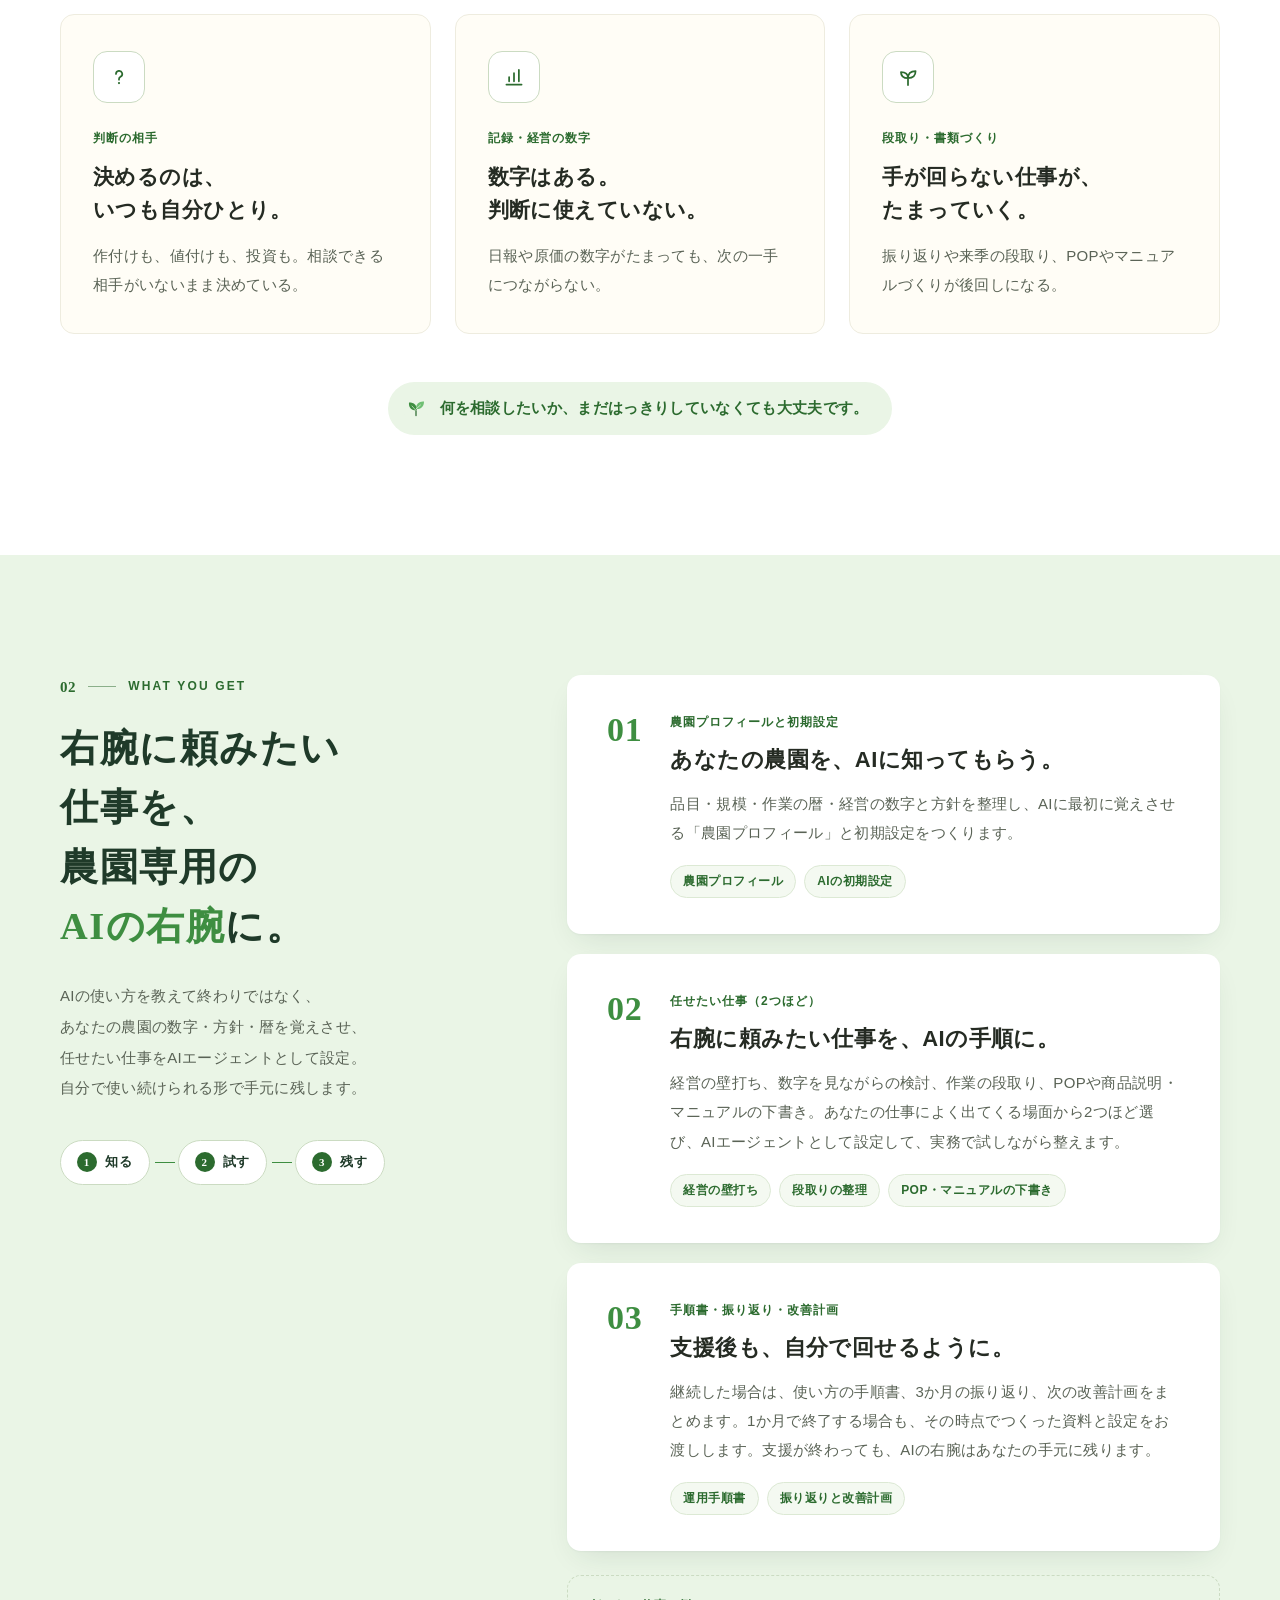
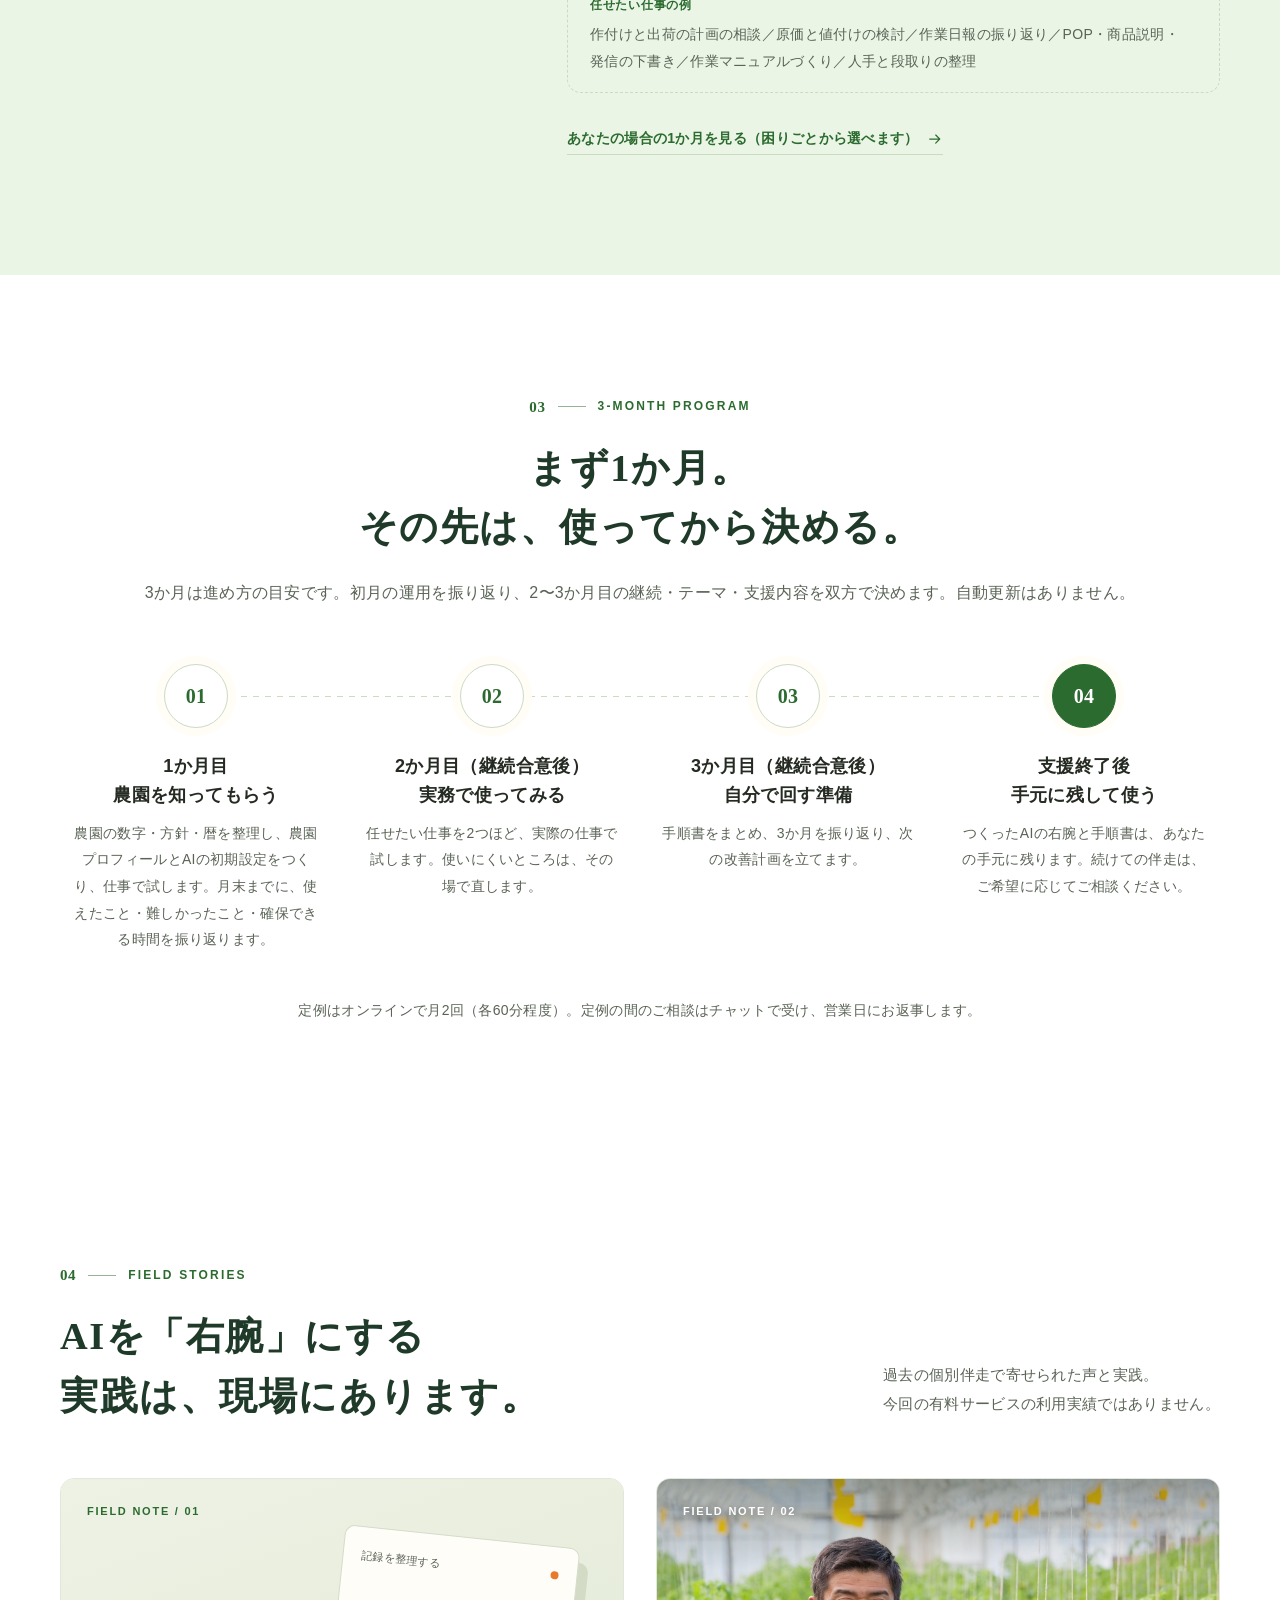
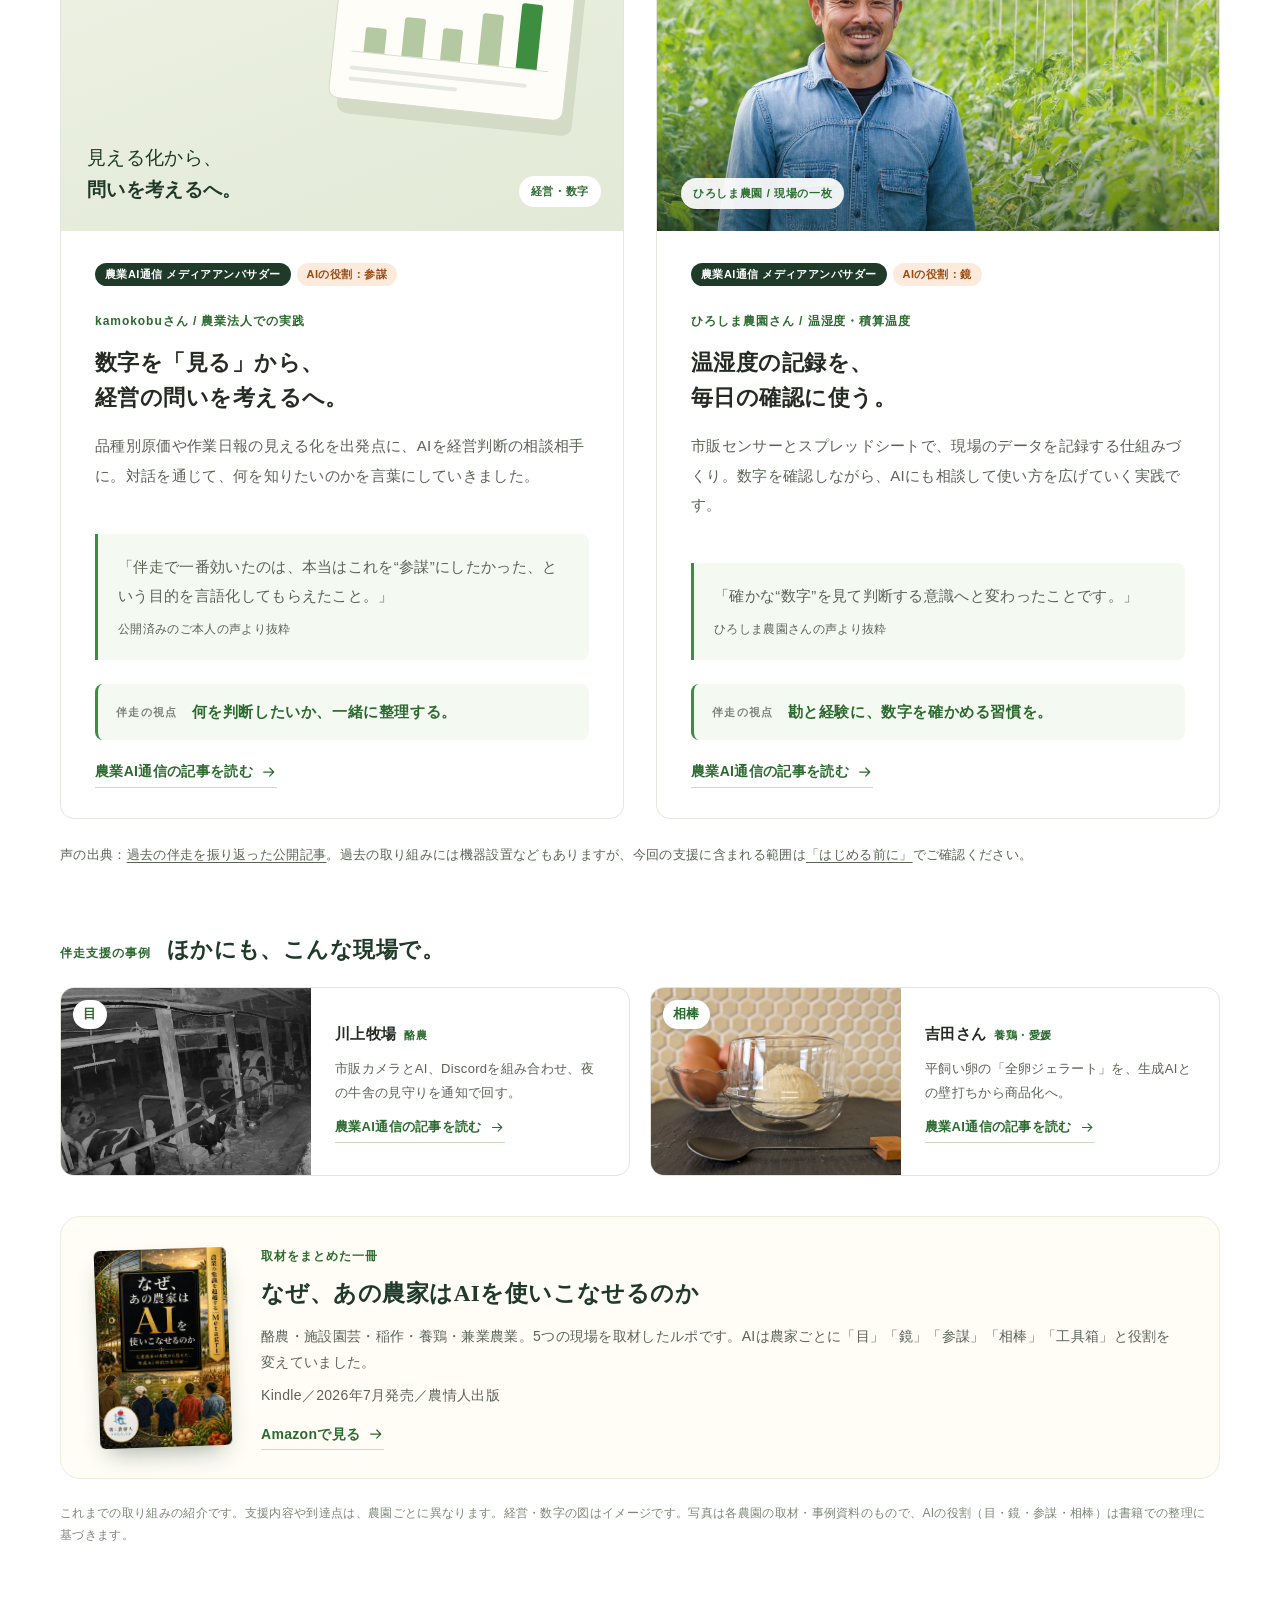
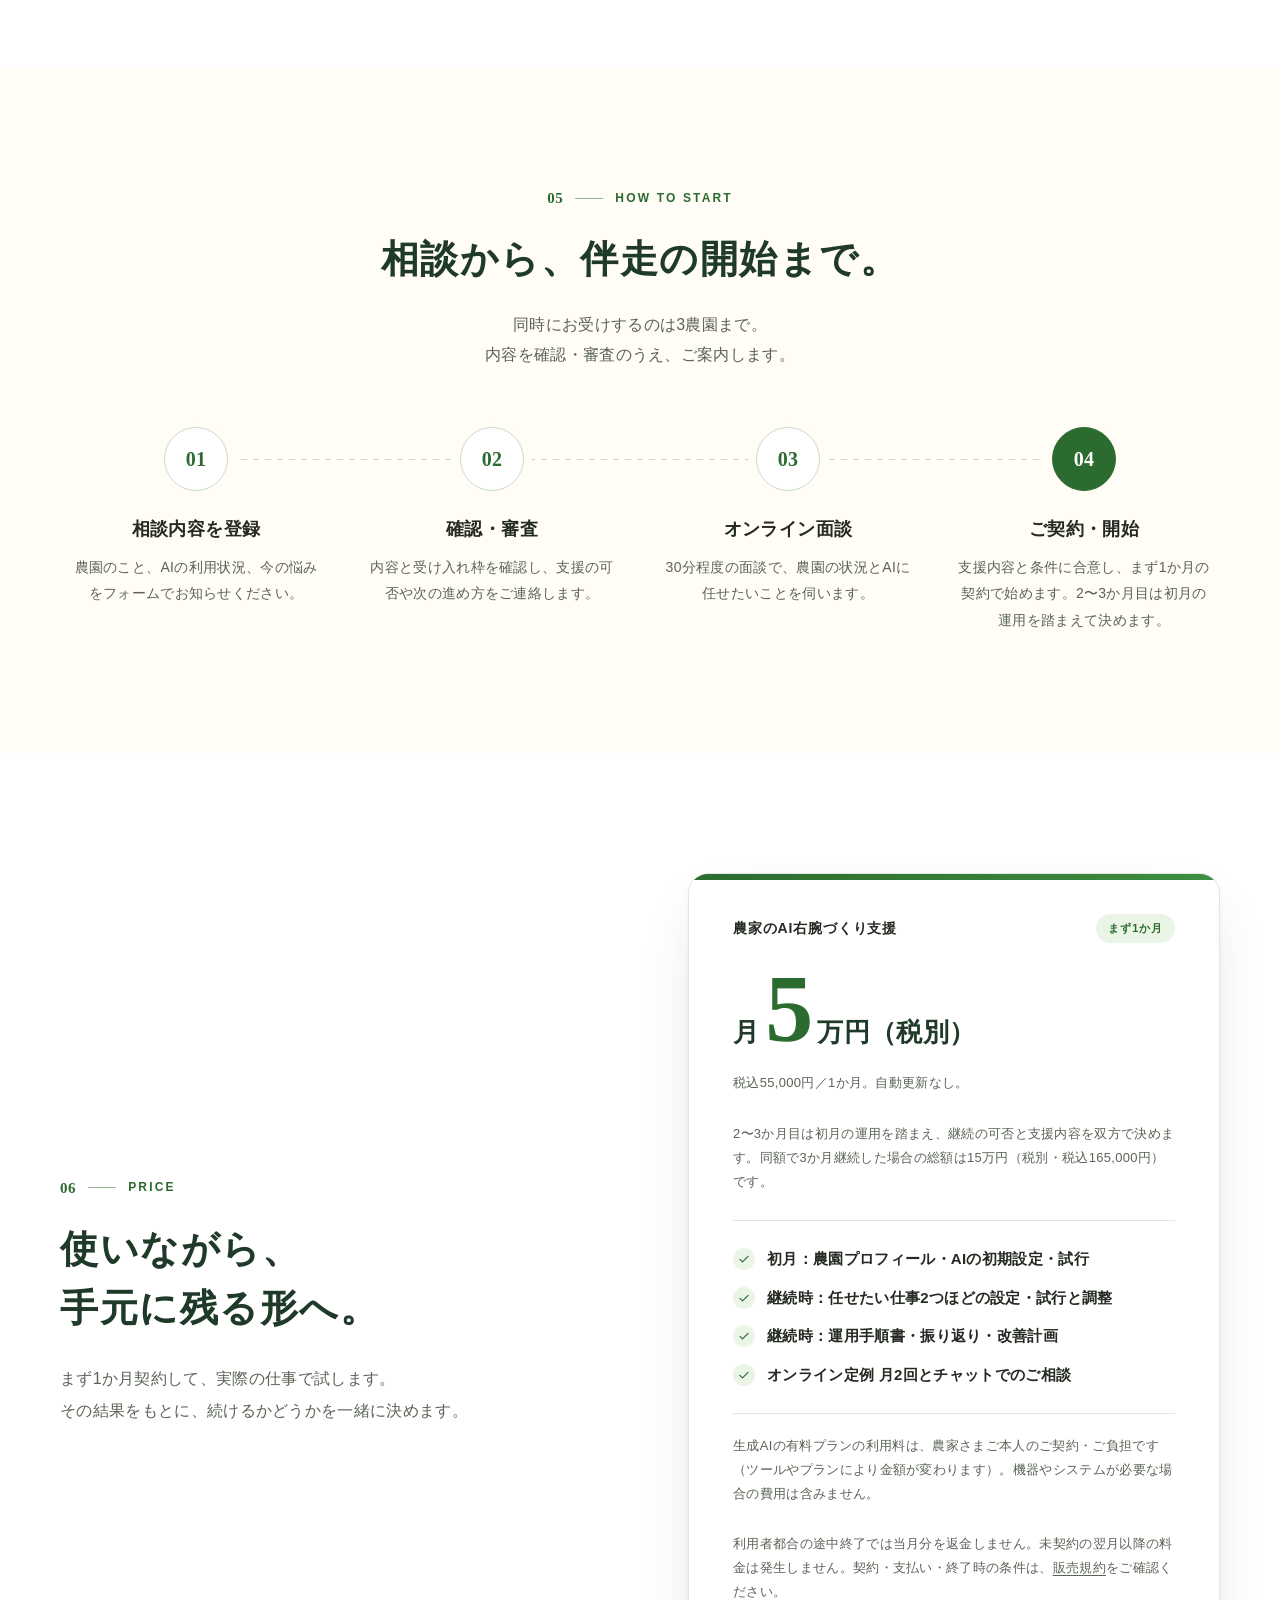
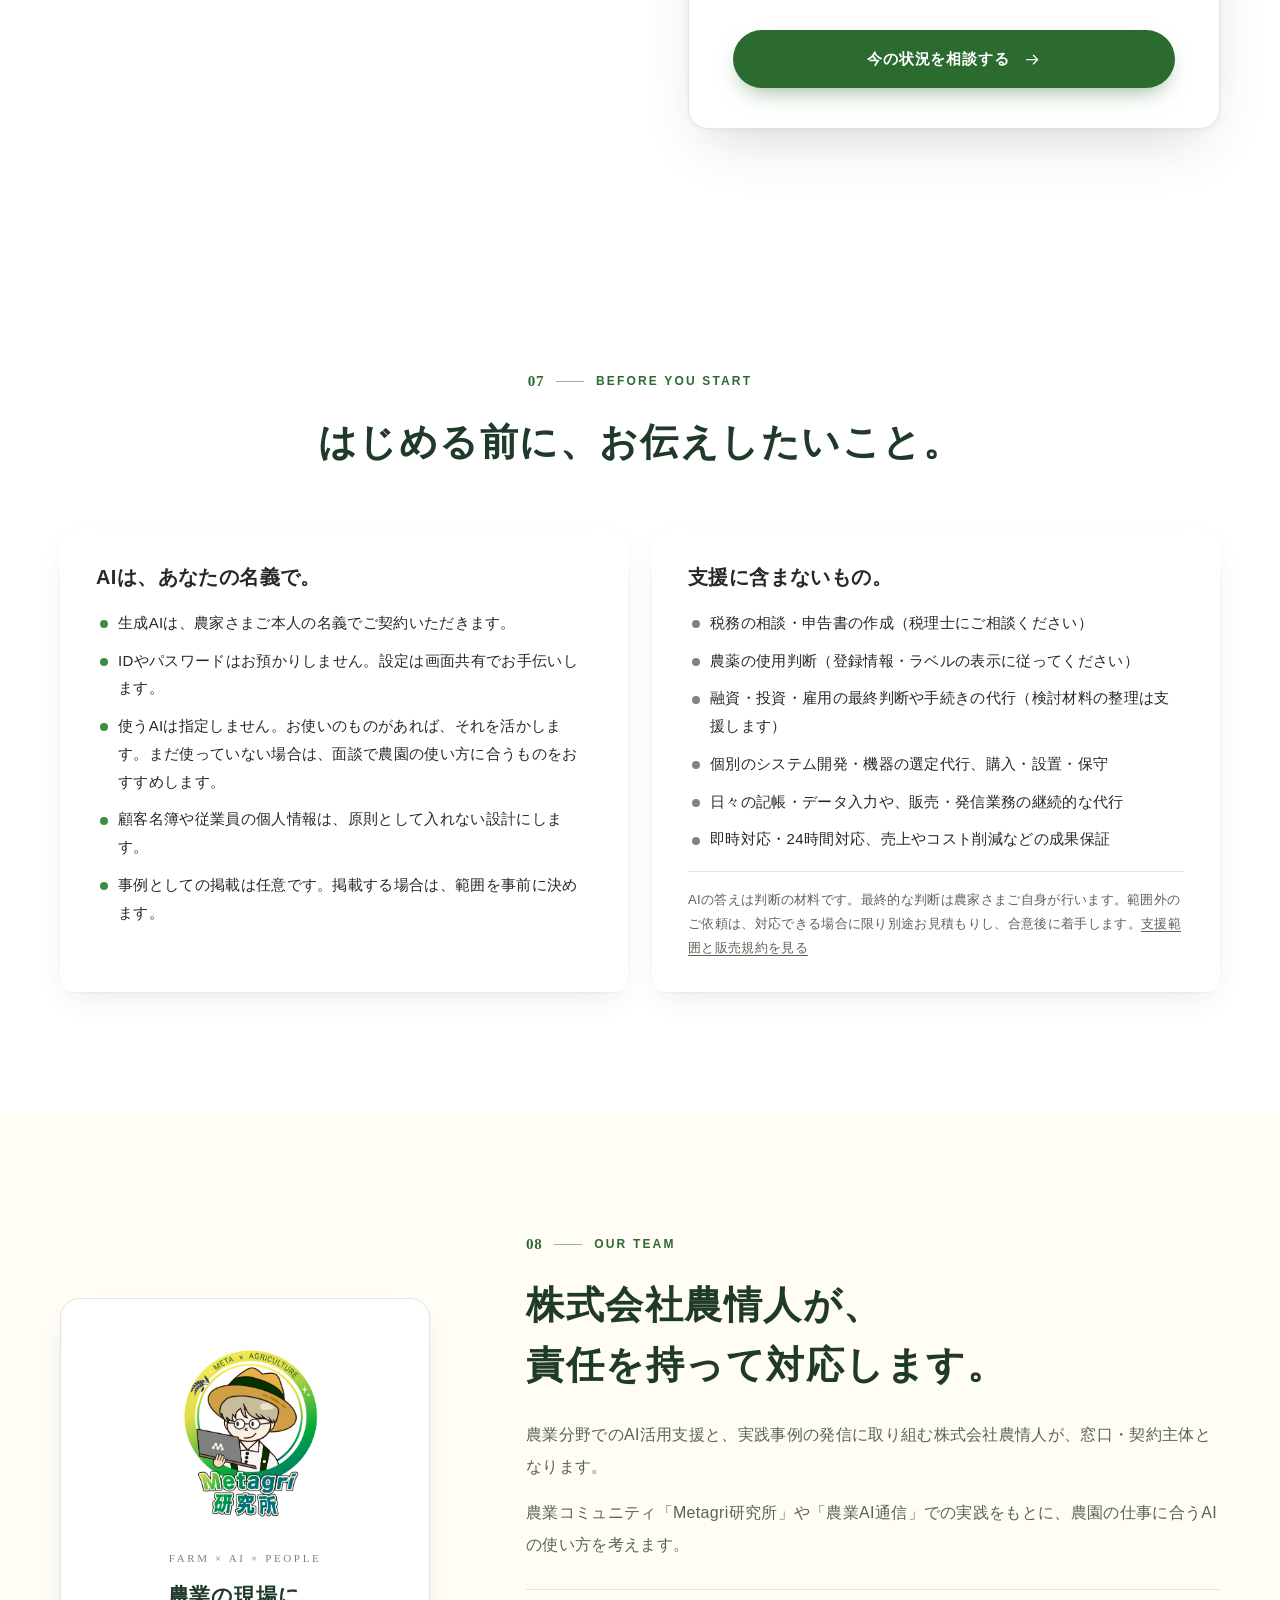
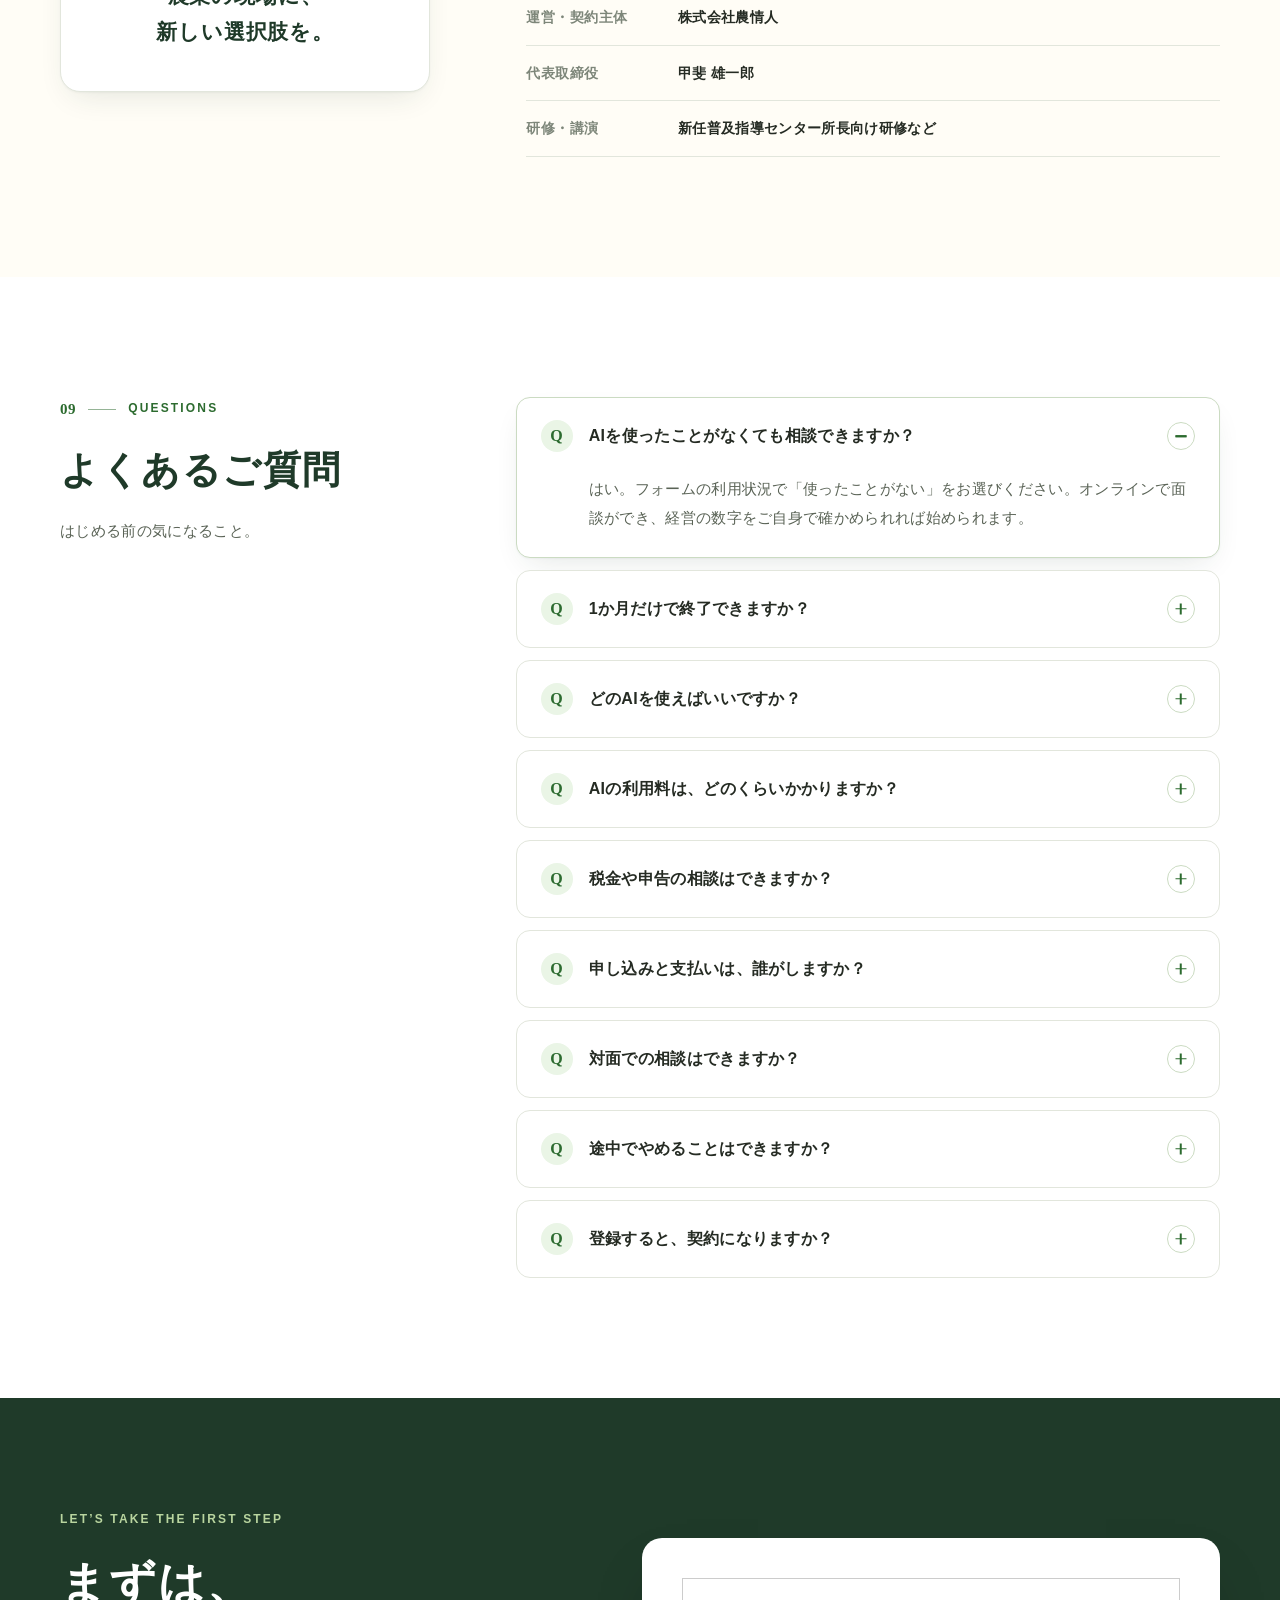
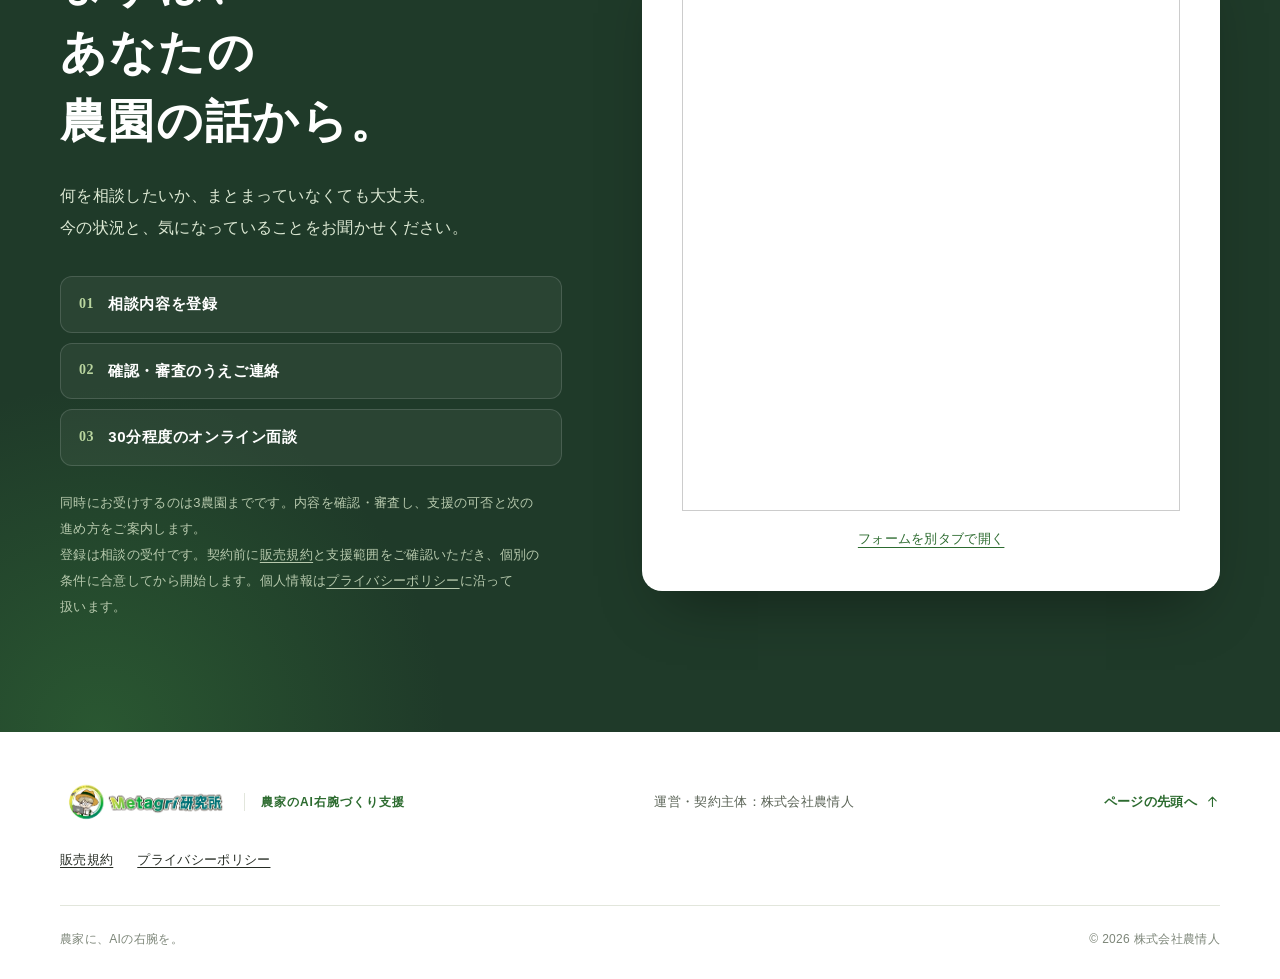
==== commit e90feb4e: "伴走事例ページ追加" ====
--- a/index.html
+++ b/index.html
@@ -109,6 +109,7 @@
         <article class="support-item"><span class="service-number">02</span><div><p class="mini-label">任せたい仕事（2つほど）</p><h3>右腕に頼みたい仕事を、AIの手順に。</h3><p>経営の壁打ち、数字を見ながらの検討、作業の段取り、POPや商品説明・マニュアルの下書き。あなたの仕事によく出てくる場面から2つほど選び、AIエージェントとして設定して、実務で試しながら整えます。</p><div class="tags"><span>経営の壁打ち</span><span>段取りの整理</span><span>POP・マニュアルの下書き</span></div></div></article>
         <article class="support-item"><span class="service-number">03</span><div><p class="mini-label">手順書・振り返り・改善計画</p><h3>支援後も、自分で回せるように。</h3><p>継続した場合は、使い方の手順書、3か月の振り返り、次の改善計画をまとめます。1か月で終了する場合も、その時点でつくった資料と設定をお渡しします。支援が終わっても、AIの右腕はあなたの手元に残ります。</p><div class="tags"><span>運用手順書</span><span>振り返りと改善計画</span></div></div></article>
         <p class="support-note"><b>任せたい仕事の例</b>作付けと出荷の計画の相談／原価と値付けの検討／作業日報の振り返り／POP・商品説明・発信の下書き／作業マニュアルづくり／人手と段取りの整理</p>
+        <p class="support-more"><a class="text-arrow" href="your-month.html">あなたの場合の1か月を見る（困りごとから選べます）<svg class="icon" aria-hidden="true"><use href="#i-arrow"/></svg></a></p>
       </div>
     </div>
   </section>
